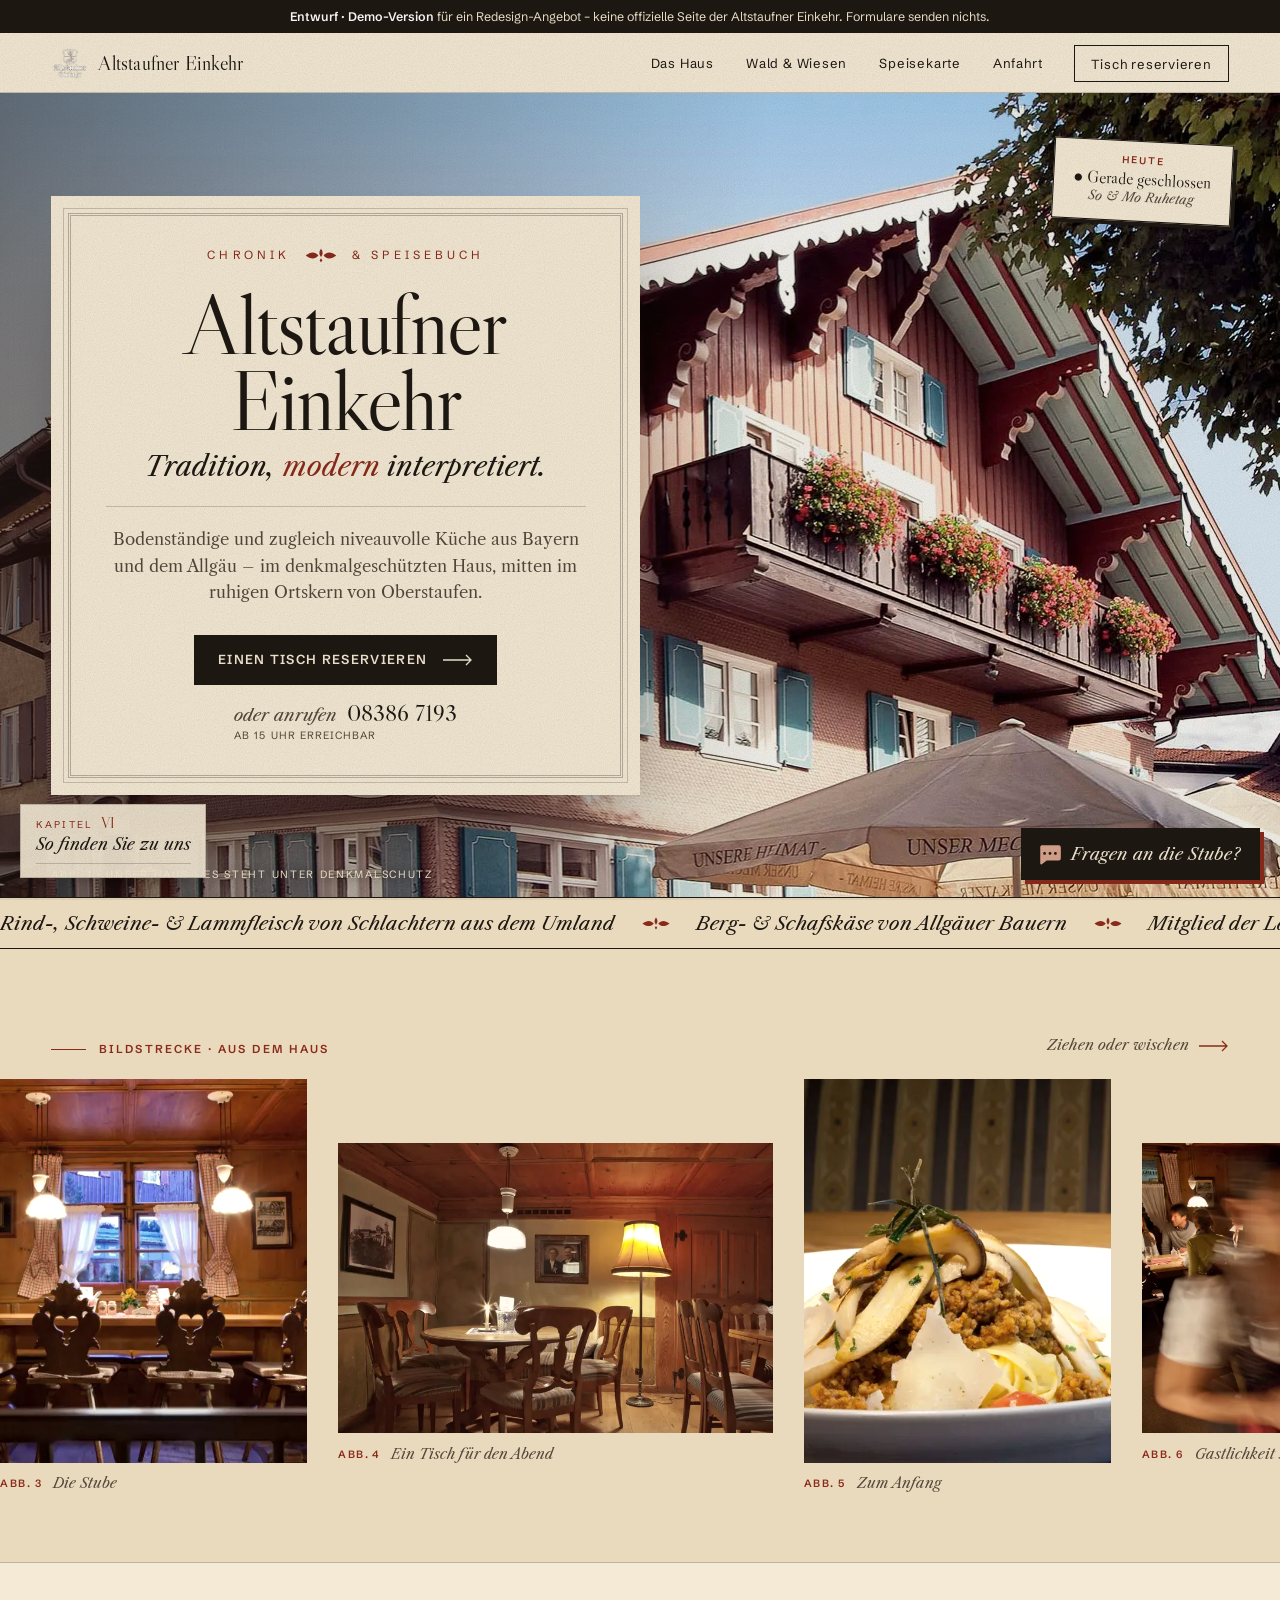
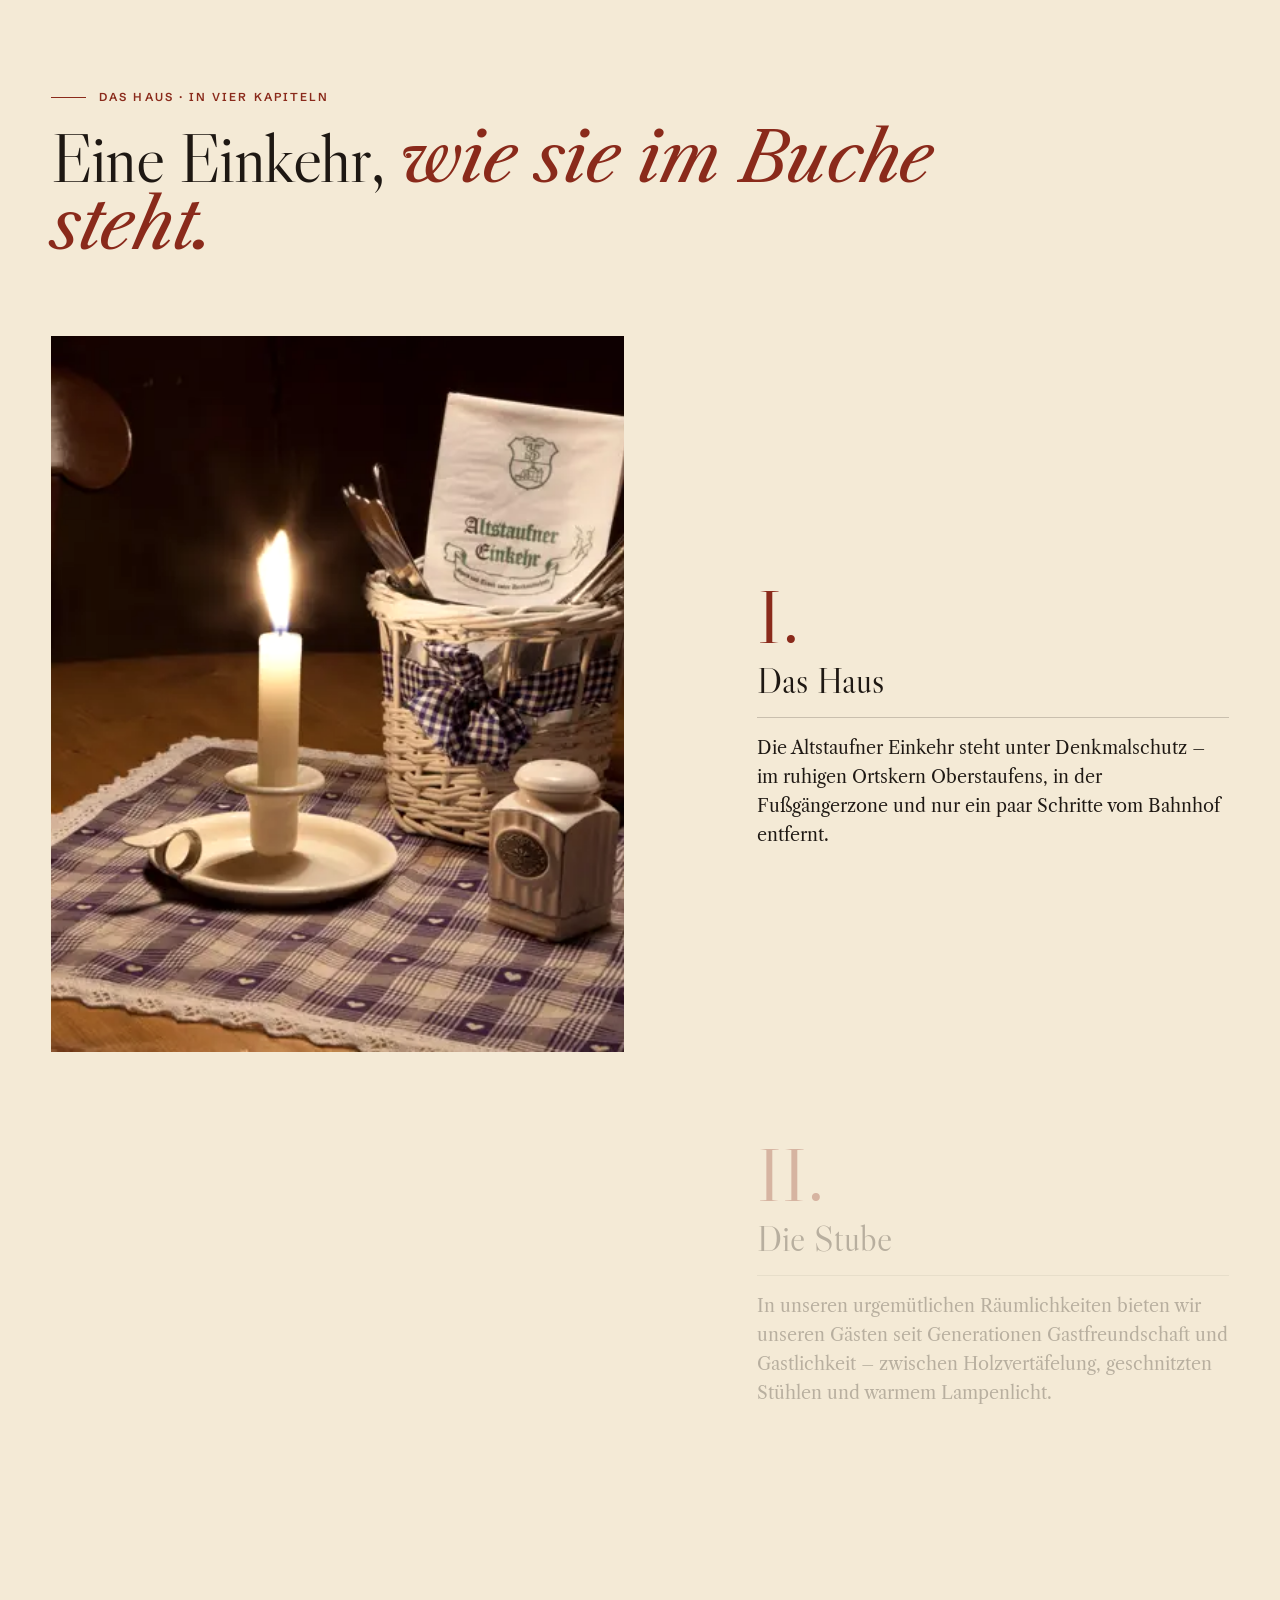
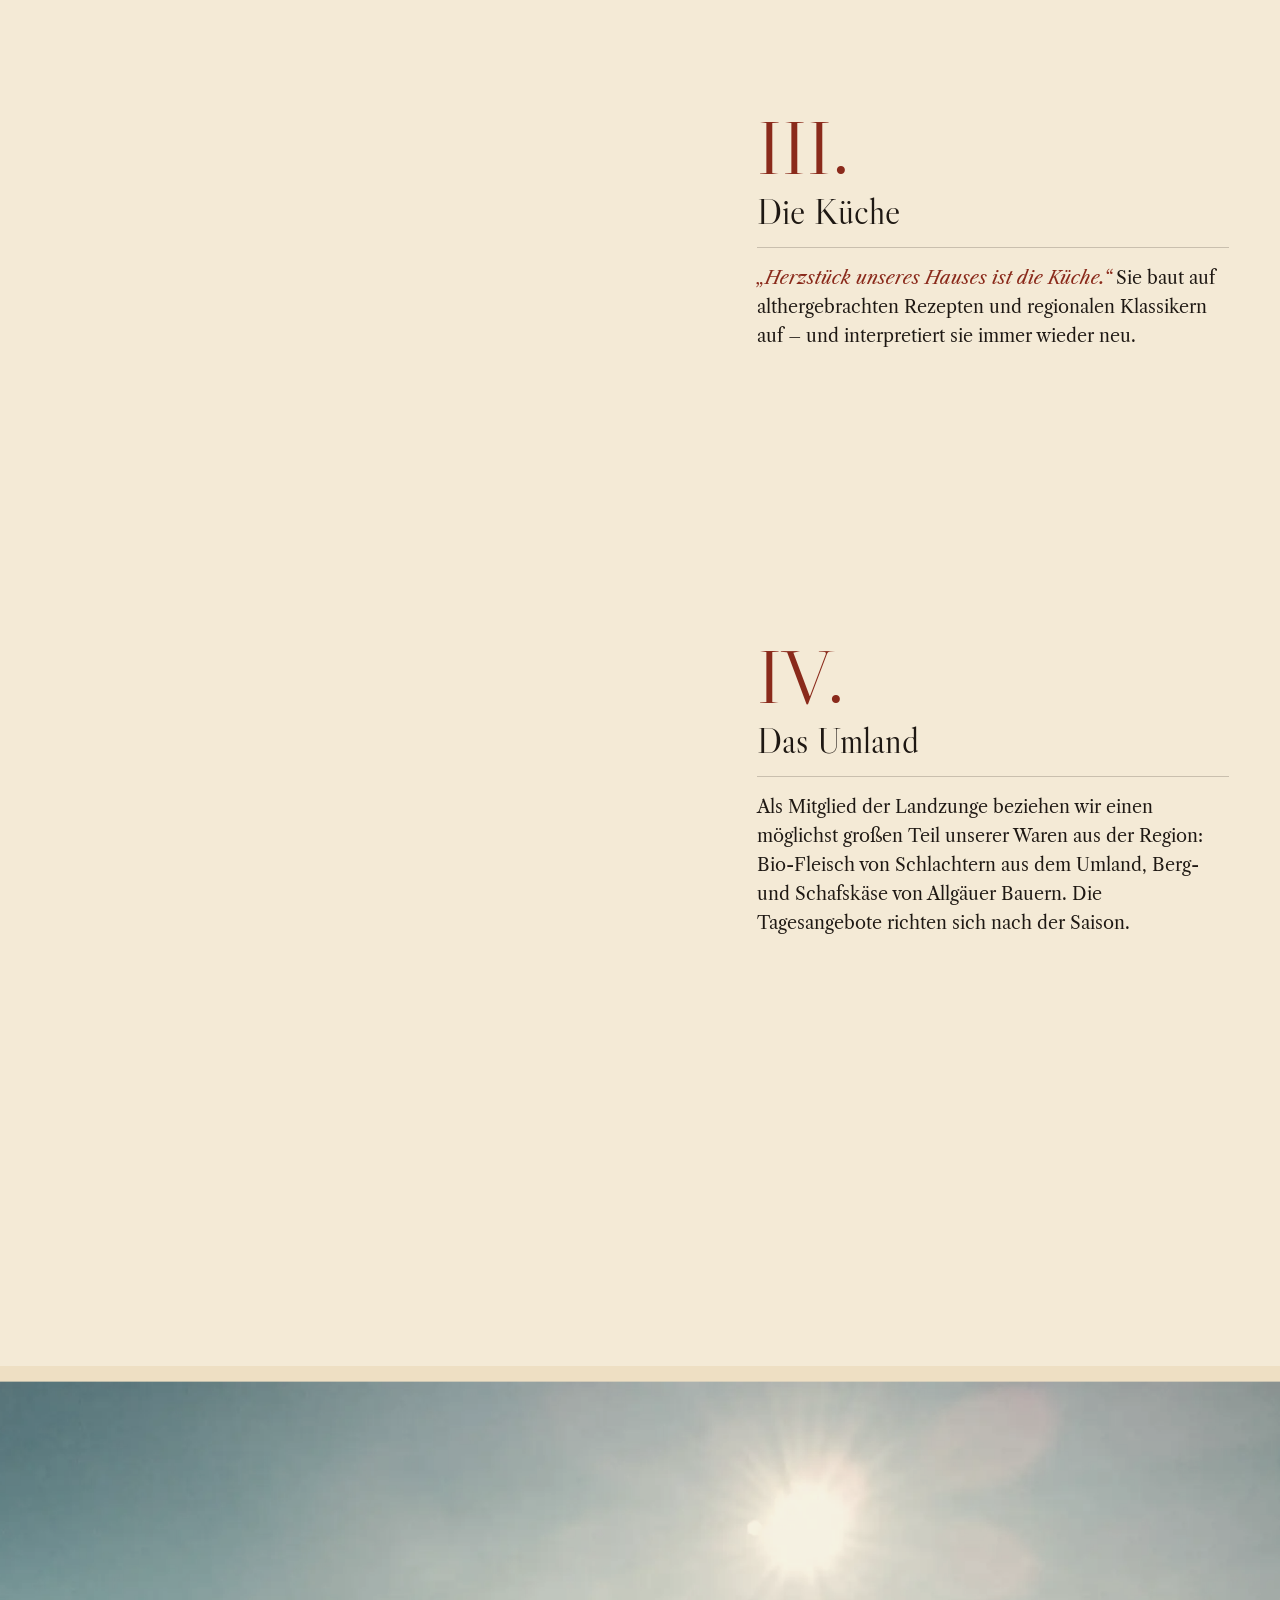
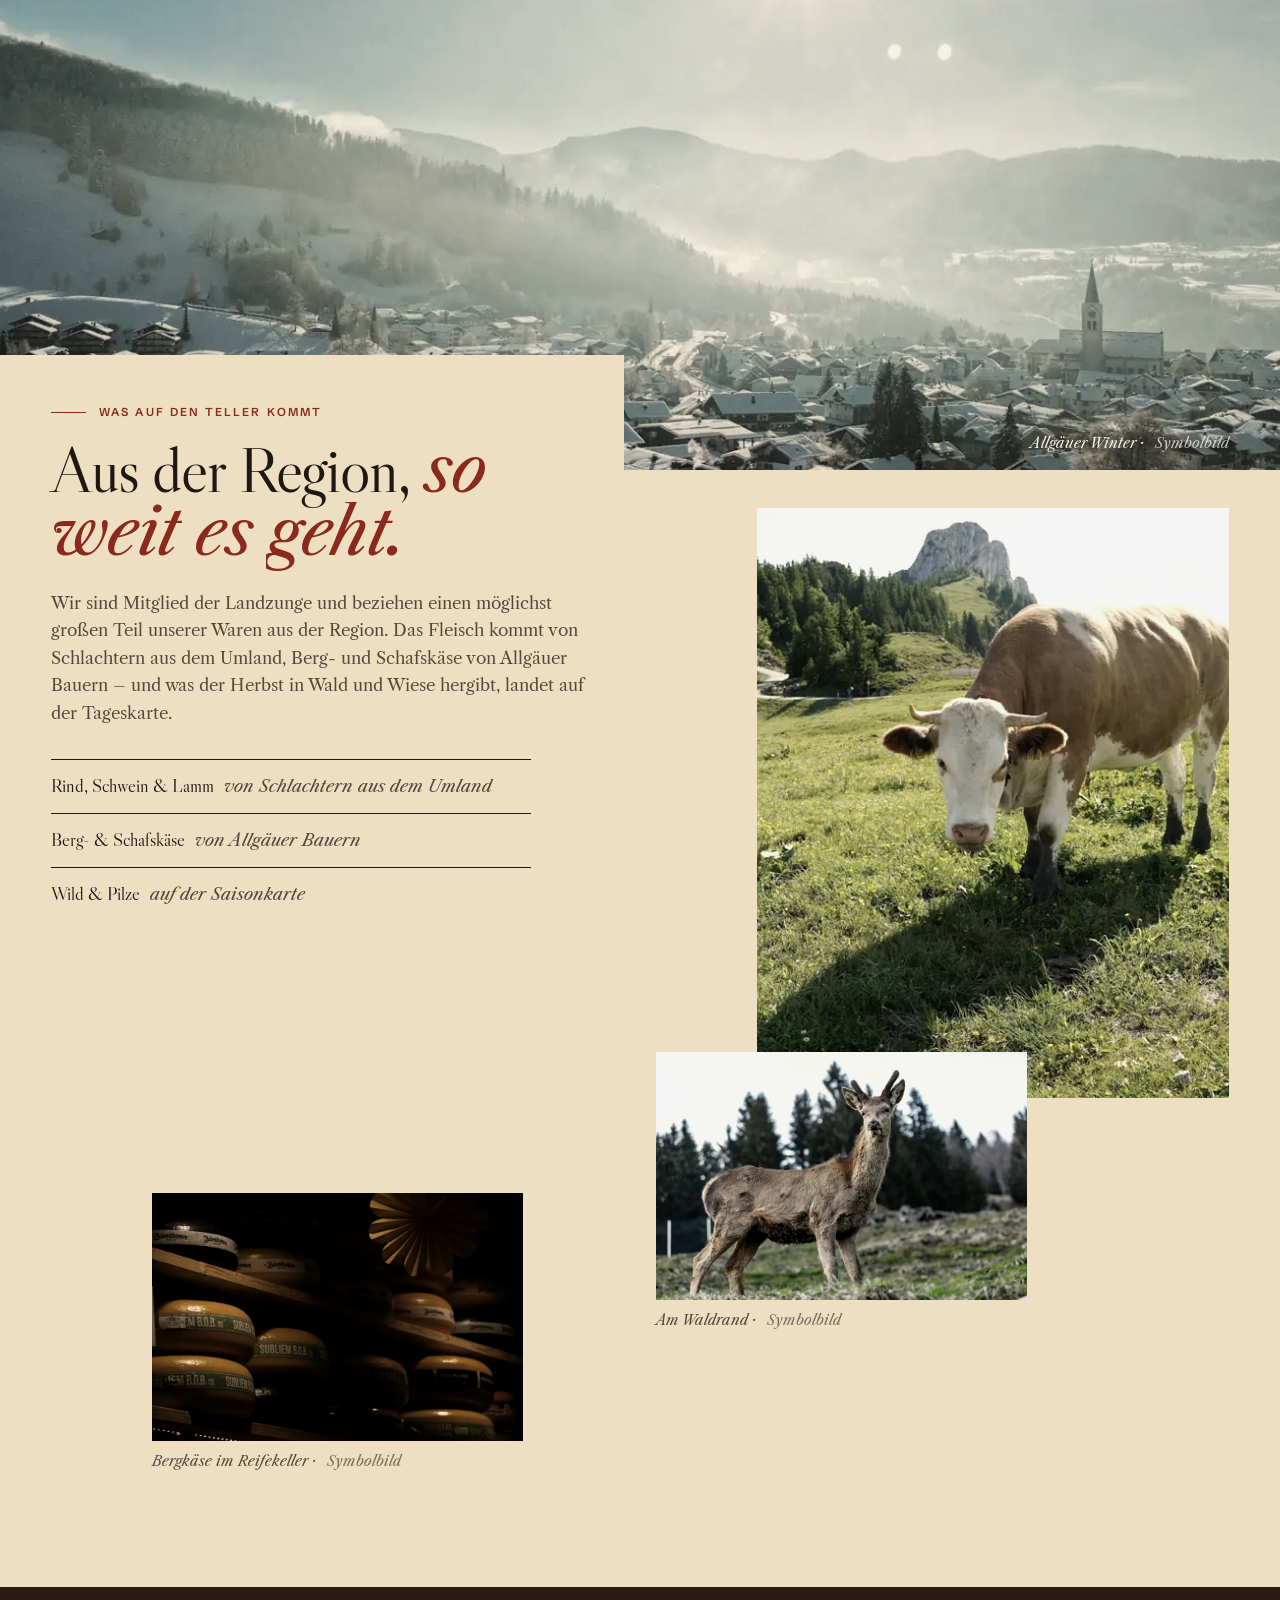
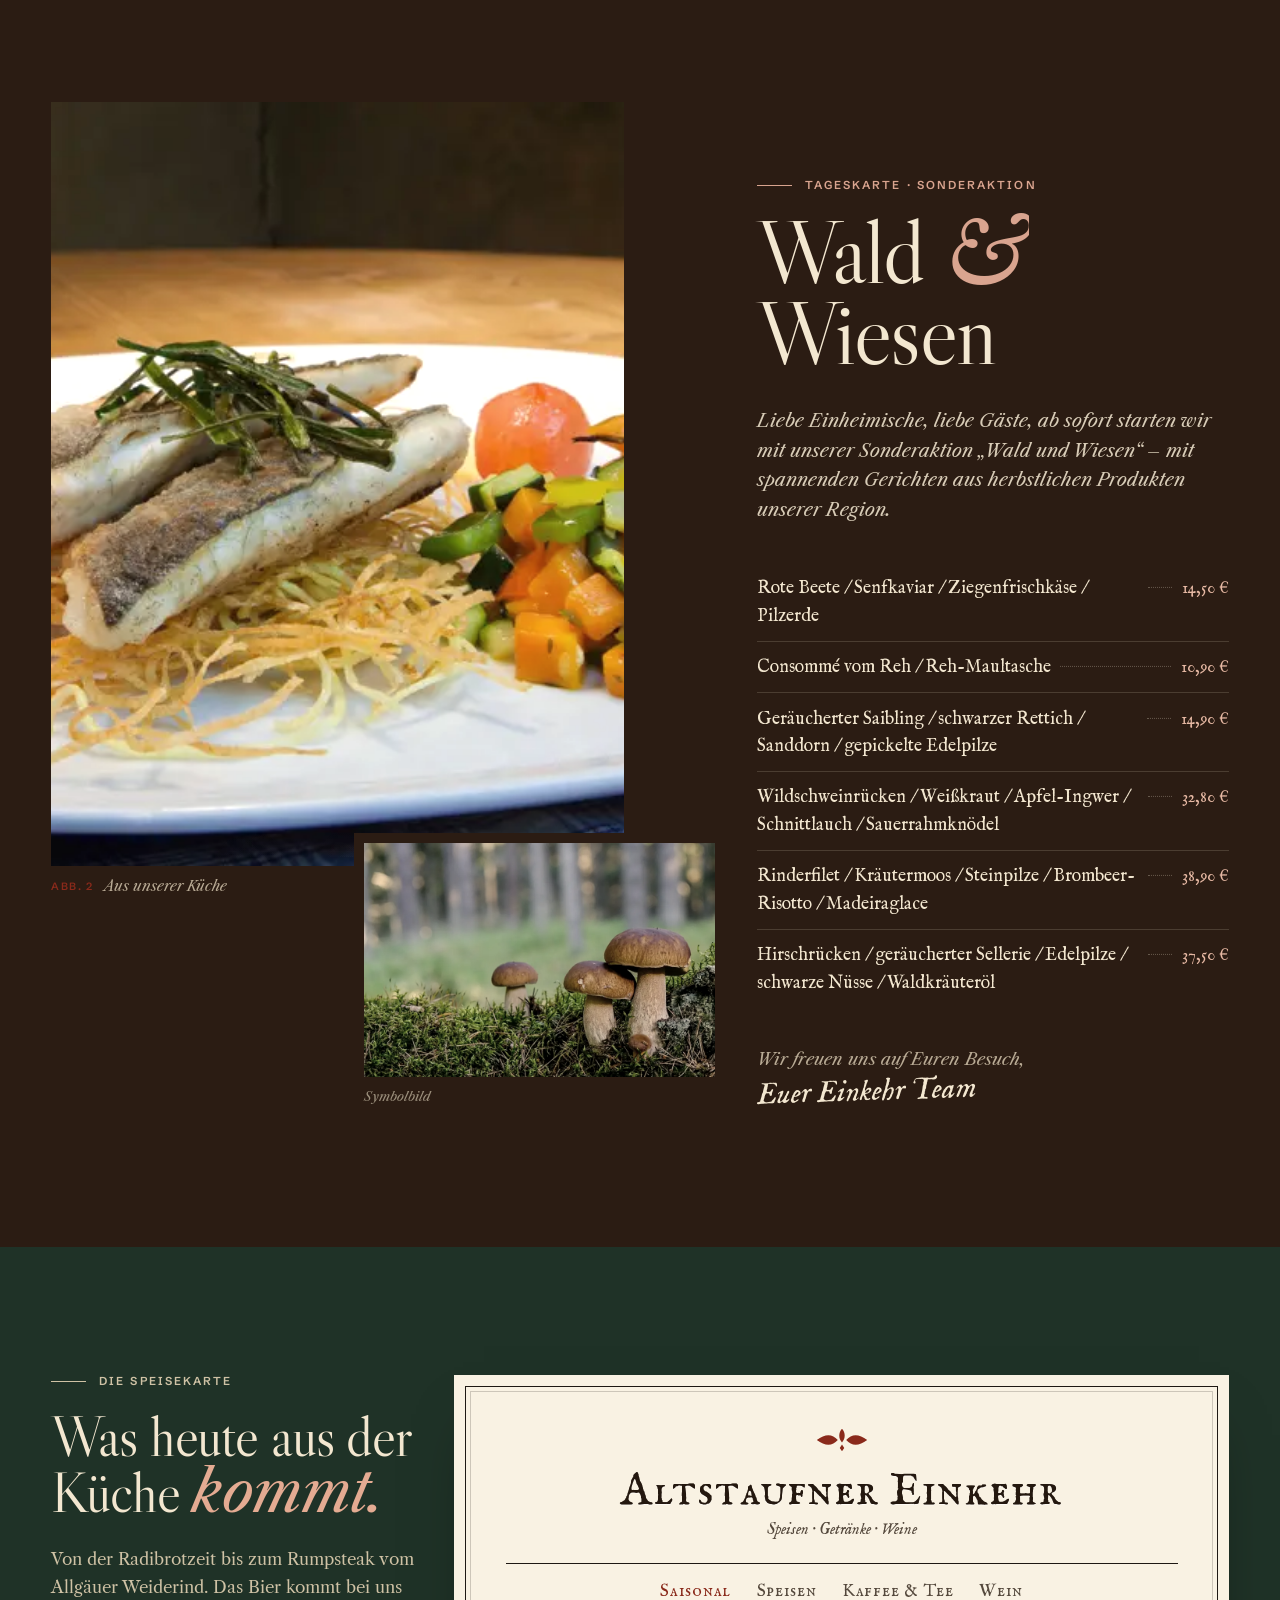
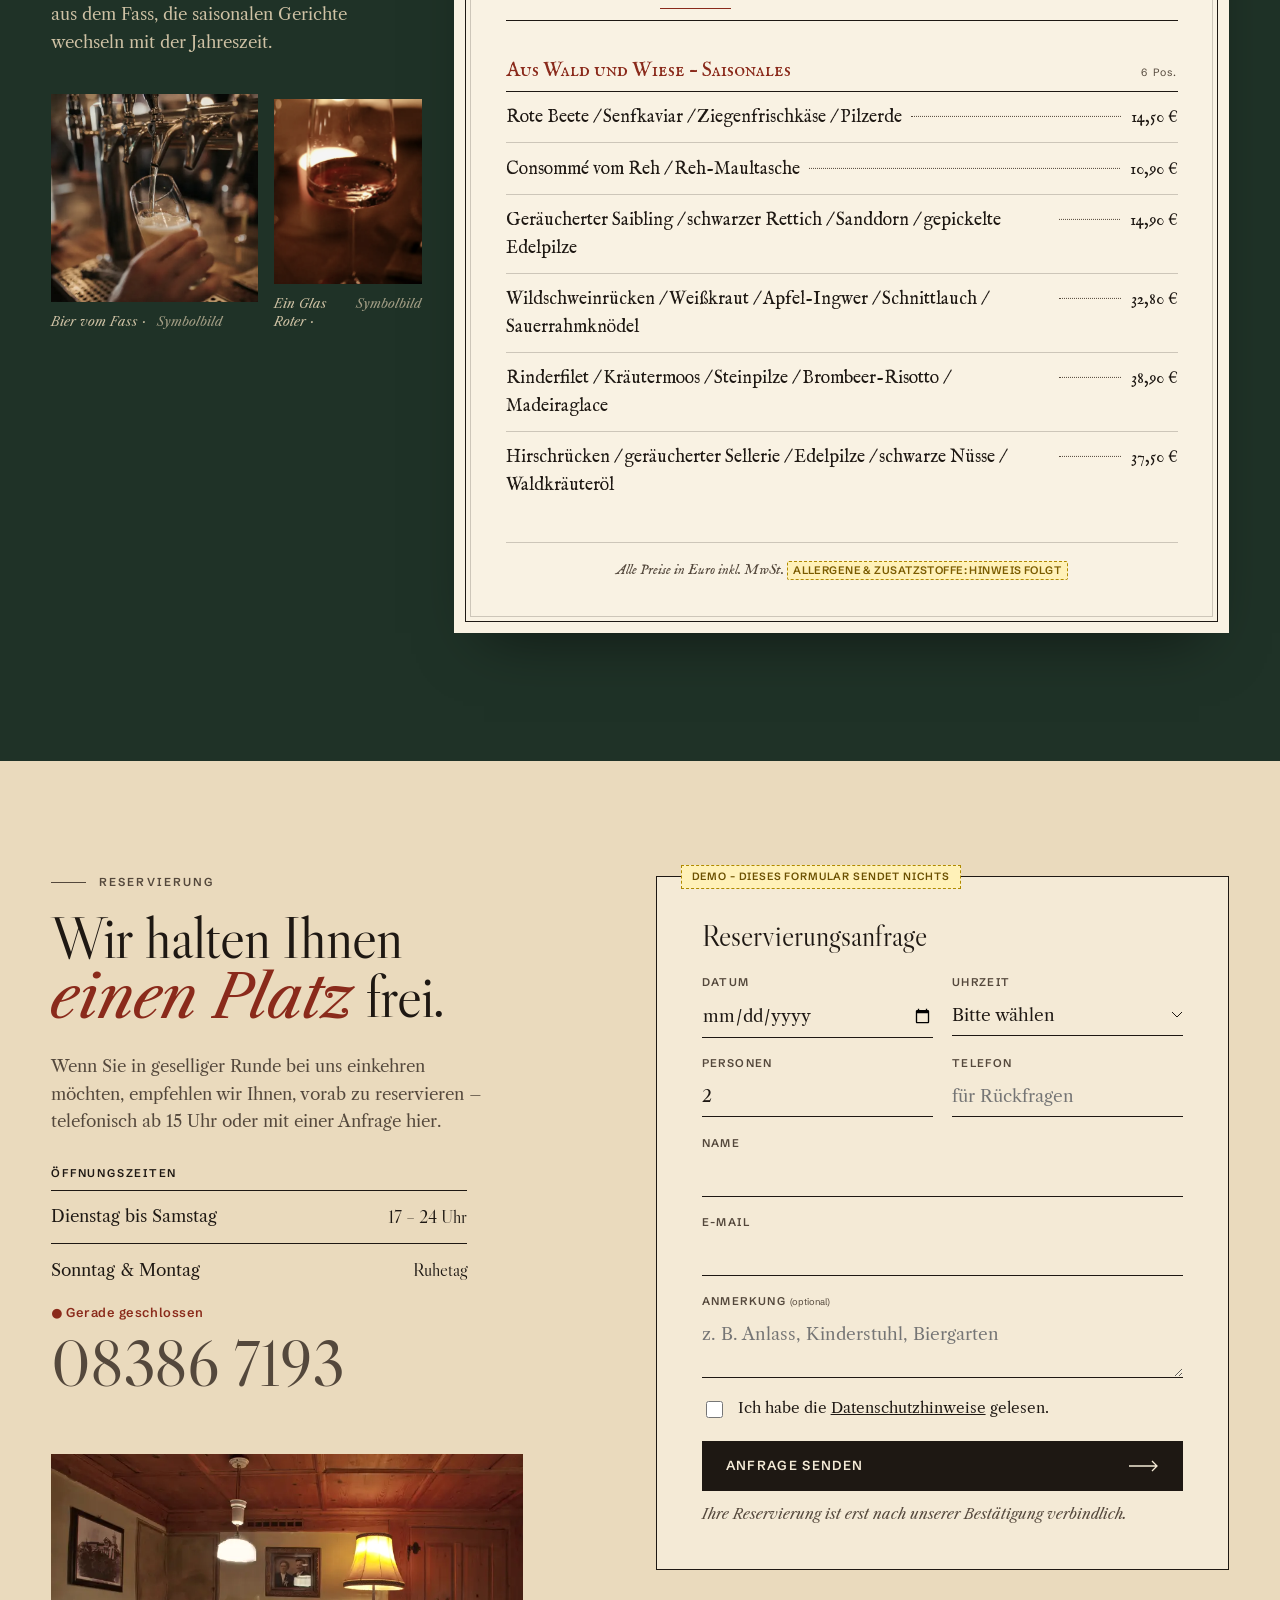
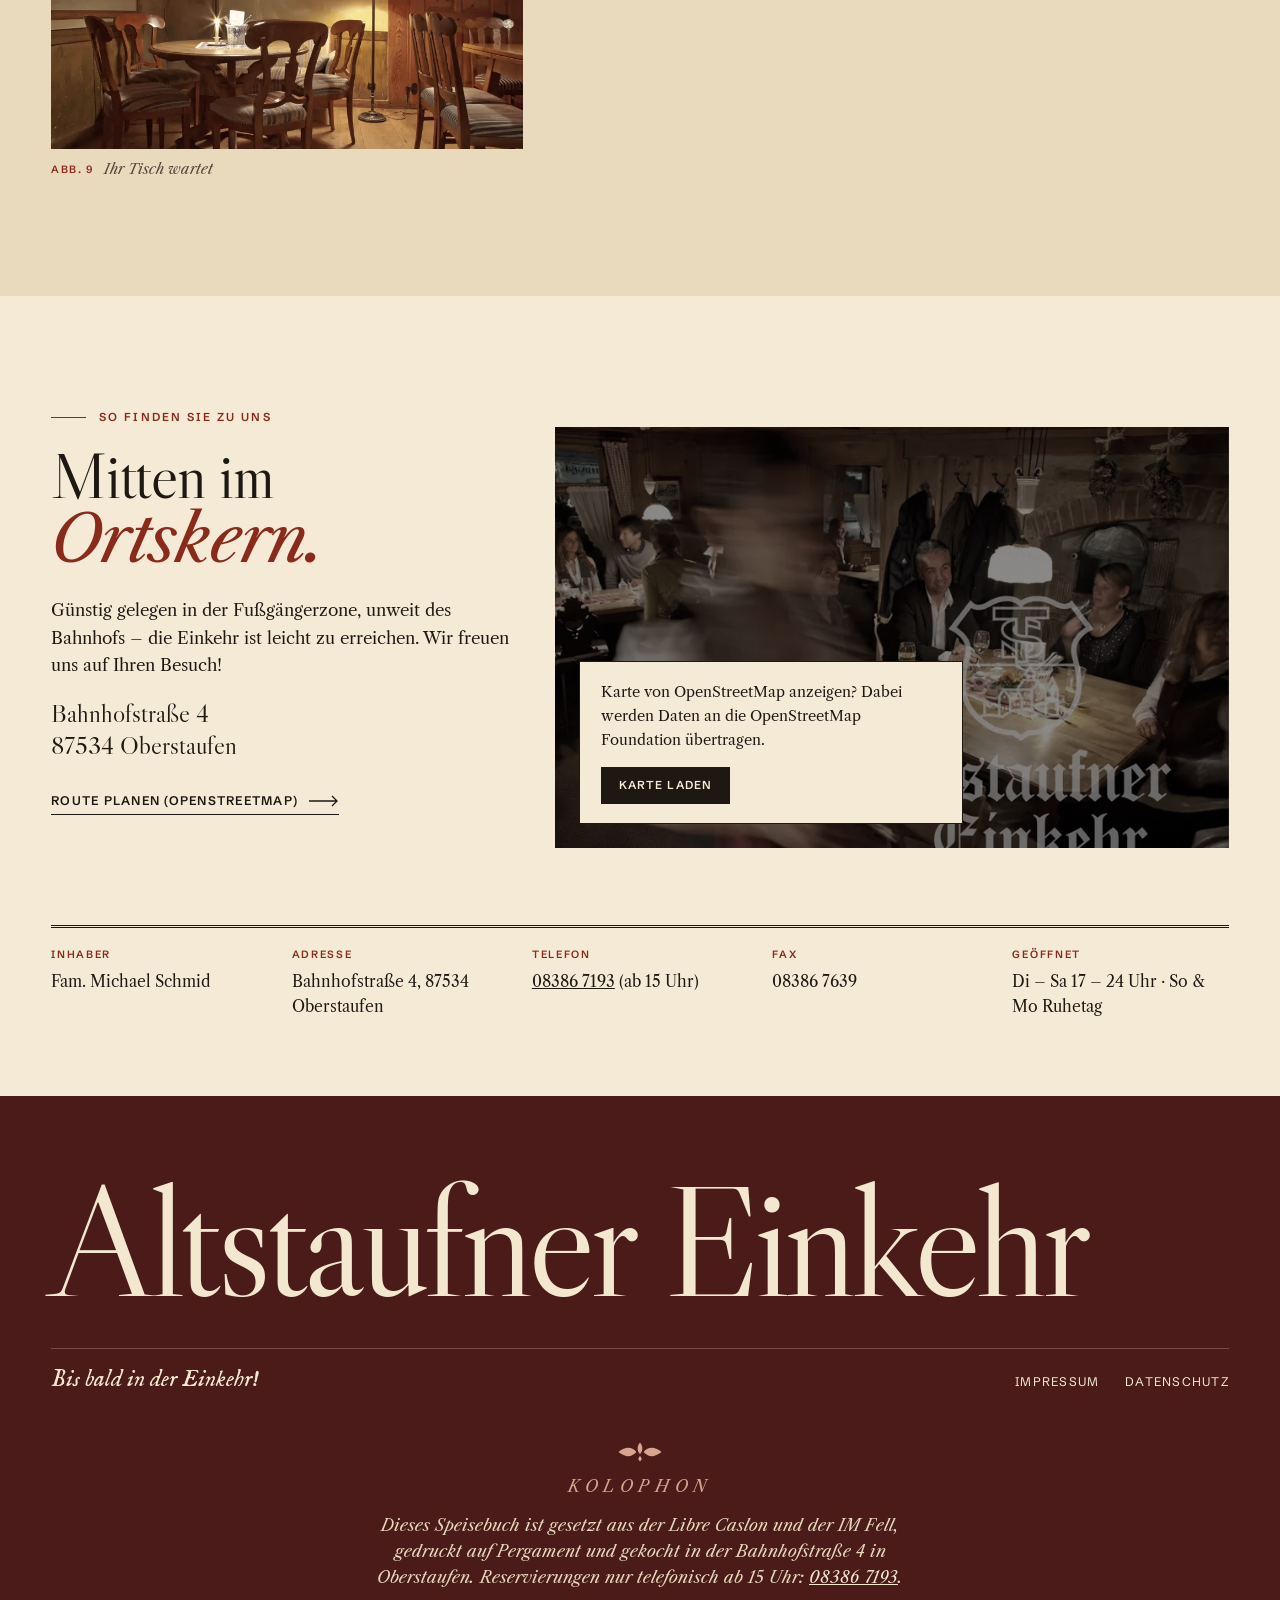
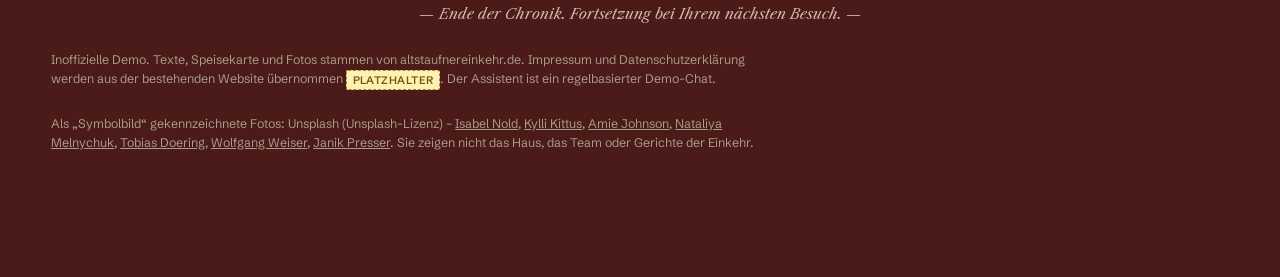
==== index.html @ 5faa5870 "Demo-Vorschau" ====
<!doctype html>
<html lang="de">
<head>
<meta charset="utf-8">
<meta name="viewport" content="width=device-width, initial-scale=1">
<meta name="robots" content="noindex, nofollow">
<title>Altstaufner Einkehr – Wirtshaus im denkmalgeschützten Haus, Oberstaufen (Demo)</title>
<meta name="description" content="Die Altstaufner Einkehr in Oberstaufen: bodenständige und niveauvolle Küche aus Bayern und dem Allgäu im denkmalgeschützten Haus. Regionale Bio-Produkte, Mitglied der Landzunge. Di–Sa ab 17 Uhr.">
<meta name="theme-color" content="#f4ead6">
<meta property="og:title" content="Altstaufner Einkehr – Oberstaufen">
<meta property="og:image" content="img/home.webp">
<link rel="icon" href="img/logo.png">
<link rel="preload" as="font" type="font/woff2" href="fonts/libre-caslon-display-latin-400-normal.woff2" crossorigin>
<link rel="preload" as="image" href="img/home-800.webp">
<link rel="stylesheet" href="css/fonts.css">
<link rel="stylesheet" href="css/style.css">
<link rel="stylesheet" href="chatbot/chatbot.css">
<link rel="stylesheet" href="css/premium.css">
<script>try{if(!matchMedia('(prefers-reduced-motion: reduce)').matches&&!sessionStorage.getItem('demo-intro'))document.documentElement.classList.add('intro-on')}catch(e){}</script>

<script type="application/ld+json">
{"@context":"https://schema.org","@type":"Restaurant","name":"Altstaufner Einkehr","url":"https://www.altstaufnereinkehr.de/","telephone":"+49 8386 7193","faxNumber":"+49 8386 7639",
"servesCuisine":["Allgäuer Küche","Bayerische Küche","Regional"],
"address":{"@type":"PostalAddress","streetAddress":"Bahnhofstraße 4","postalCode":"87534","addressLocality":"Oberstaufen","addressRegion":"Bayern","addressCountry":"DE"},
"geo":{"@type":"GeoCoordinates","latitude":47.5543009,"longitude":10.0238316},
"openingHoursSpecification":[{"@type":"OpeningHoursSpecification","dayOfWeek":["Tuesday","Wednesday","Thursday","Friday","Saturday"],"opens":"17:00","closes":"24:00"}],
"acceptsReservations":"True"}
</script>
</head>
<body data-fx>
<svg width="0" height="0" style="position:absolute" aria-hidden="true" focusable="false">
  <symbol id="fleuron" viewBox="0 0 40 20"><path fill="currentColor" d="M20 2c-2.6 3-2.6 6.8 0 9.8 2.6-3 2.6-6.8 0-9.8zM2 10c6-4.6 11-4.6 15 0-4 4.6-9 4.6-15 0zm36 0c-6-4.6-11-4.6-15 0 4 4.6 9 4.6 15 0zM20 13.2l1.6 2.6L20 18l-1.6-2.2z"/></symbol>
  <symbol id="arrow" viewBox="0 0 30 12"><path fill="none" stroke="currentColor" stroke-width="1.3" d="M0 6h28M23 1l5 5-5 5"/></symbol>
</svg>

<div class="intro" data-intro="1300" role="presentation">
  <div class="intro-deckel intro-l"></div><div class="intro-deckel intro-r"></div>
  <div class="intro-schrift" aria-hidden="true"><svg><use href="#fleuron"/></svg><span class="i1">Altstaufner Einkehr</span><span class="i2">Chronik &amp; Speisebuch · Oberstaufen</span></div>
  <button class="intro-skip" type="button">Überspringen</button>
</div>
<div class="folio-ind" data-chapter-ind aria-hidden="true"><span class="fi-no">Kapitel <b data-ch-no>I</b></span><span class="fi-l" data-ch-label>Das Haus</span><span class="fi-bar"></span></div>
<div class="demo-banner" role="note"><strong>Entwurf · Demo-Version</strong> für ein Redesign-Angebot – keine offizielle Seite der Altstaufner Einkehr. Formulare senden nichts.</div>

<header class="mast" id="top">
  <a class="mast-brand" href="#top" aria-label="Altstaufner Einkehr – zum Seitenanfang">
    <img src="img/logo.png" alt="" width="40" height="41">
    <span>Altstaufner Einkehr</span>
  </a>
  <nav class="nav" aria-label="Hauptnavigation">
    <button class="nav-toggle" aria-expanded="false" aria-controls="nav-list"><span class="sr-only">Menü</span><span></span><span></span></button>
    <ul id="nav-list">
      <li><a href="#haus">Das Haus</a></li>
      <li><a href="#saison">Wald &amp; Wiesen</a></li>
      <li><a href="#karte">Speisekarte</a></li>
      <li><a href="#anfahrt">Anfahrt</a></li>
      <li><a class="nav-cta" href="#reservieren">Tisch reservieren</a></li>
    </ul>
  </nav>
</header>

<main>
<section class="titel" data-hero aria-label="Altstaufner Einkehr – Titelblatt">
  <figure class="titel-bild" data-parallax=".06">
    <picture><source media="(max-width: 800px)" srcset="img/home-800.webp"><img src="img/home.webp" alt="Das Haus der Altstaufner Einkehr in der Bahnhofstraße mit bemalten Fensterläden und Blumenkästen" width="1440" height="900" fetchpriority="high"></picture>
  </figure>
  <div class="titel-satz">
    <p class="titel-ober"><span>Chronik</span><svg aria-hidden="true"><use href="#fleuron"/></svg><span>&amp; Speisebuch</span></p>
    <h1 class="titel-name" data-split>Altstaufner Einkehr</h1>
    <p class="titel-unter">Tradition, <em>modern</em> interpretiert.</p>
    <p class="titel-lead">Bodenständige und zugleich niveauvolle Küche aus Bayern und dem Allgäu – im denkmalgeschützten Haus, mitten im ruhigen Ortskern von Oberstaufen.</p>
    <div class="titel-actions">
      <a class="cta cta-light magnetic" href="#reservieren"><span>Einen Tisch reservieren</span><svg aria-hidden="true"><use href="#arrow"/></svg></a>
      <p class="titel-phone">oder anrufen <a href="tel:+4983867193">08386&nbsp;7193</a><small>ab 15 Uhr erreichbar</small></p>
    </div>
  </div>
  <div class="cover-ticket titel-ticket" aria-label="Öffnungszeiten heute">
    <span class="t-label">Heute</span>
    <span class="t-status" data-hours='{"2":[17,24],"3":[17,24],"4":[17,24],"5":[17,24],"6":[17,24]}'>Di – Sa ab 17 Uhr</span>
    <span class="t-small">So &amp; Mo Ruhetag</span>
  </div>
  <p class="titel-impressum" aria-hidden="true"><span>Bahnhofstraße 4 · 87534 Oberstaufen</span><span>Abb. 1 · Unser Haus – es steht unter Denkmalschutz</span></p>
</section>

<div class="ticker" aria-label="Was uns ausmacht">
  <div class="ticker-track">
    <p><span>Rind-, Schweine- &amp; Lammfleisch von Schlachtern aus dem Umland</span><svg aria-hidden="true"><use href="#fleuron"/></svg><span>Berg- &amp; Schafskäse von Allgäuer Bauern</span><svg aria-hidden="true"><use href="#fleuron"/></svg><span>Mitglied der Landzunge</span><svg aria-hidden="true"><use href="#fleuron"/></svg><span>Bier vom Fass</span><svg aria-hidden="true"><use href="#fleuron"/></svg><span>Baumbestandener Biergarten</span><svg aria-hidden="true"><use href="#fleuron"/></svg></p>
    <p aria-hidden="true"><span>Rind-, Schweine- &amp; Lammfleisch von Schlachtern aus dem Umland</span><svg><use href="#fleuron"/></svg><span>Berg- &amp; Schafskäse von Allgäuer Bauern</span><svg><use href="#fleuron"/></svg><span>Mitglied der Landzunge</span><svg><use href="#fleuron"/></svg><span>Bier vom Fass</span><svg><use href="#fleuron"/></svg><span>Baumbestandener Biergarten</span><svg><use href="#fleuron"/></svg></p>
  </div>
</div>

<section class="strip" aria-label="Bilder aus der Einkehr">
  <div class="strip-head">
    <p class="kicker">Bildstrecke · aus dem Haus</p>
    <p class="strip-note">Ziehen oder wischen <svg aria-hidden="true"><use href="#arrow"/></svg></p>
  </div>
  <div class="strip-track" data-drag tabindex="0" aria-label="Fotos, horizontal scrollbar">
    <figure class="s-tall"><a href="img/restaurant.webp" data-lightbox><img src="img/restaurant-800.webp" alt="Holzvertäfelte Gaststube mit geschnitzten Stühlen" width="800" height="500" loading="lazy"></a><figcaption><span class="fig-no">Abb. 3</span> Die Stube</figcaption></figure>
    <figure><a href="img/reservierung.webp" data-lightbox><img src="img/reservierung-800.webp" alt="Gedeckter Tisch unter einer Lampe in der Gaststube" width="800" height="500" loading="lazy"></a><figcaption><span class="fig-no">Abb. 4</span> Ein Tisch für den Abend</figcaption></figure>
    <figure class="s-tall"><a href="img/vorspeisen.webp" data-lightbox><img src="img/vorspeisen-800.webp" alt="Vorspeise aus der Küche der Altstaufner Einkehr" width="800" height="500" loading="lazy"></a><figcaption><span class="fig-no">Abb. 5</span> Zum Anfang</figcaption></figure>
    <figure><a href="img/restaurant2.webp" data-lightbox><img src="img/restaurant2-800.webp" alt="Service in der Gaststube der Einkehr" width="800" height="500" loading="lazy"></a><figcaption><span class="fig-no">Abb. 6</span> Gastlichkeit seit Generationen</figcaption></figure>
    <figure class="s-tall"><a href="img/dessert.webp" data-lightbox><img src="img/dessert-800.webp" alt="Dessert aus der Küche der Altstaufner Einkehr" width="800" height="500" loading="lazy"></a><figcaption><span class="fig-no">Abb. 7</span> Und zum Schluss</figcaption></figure>
    <figure><a href="img/weine.webp" data-lightbox><img src="img/weine-800.webp" alt="Weinkarten der Altstaufner Einkehr" width="800" height="500" loading="lazy"></a><figcaption><span class="fig-no">Abb. 8</span> Die Weinkarte</figcaption></figure>
  </div>
</section>

<section class="story" id="haus" data-chapter="Das Haus" data-ch-no="I" data-story>
  <div class="story-head">
    <p class="kicker">Das Haus · in vier Kapiteln</p>
    <h2 data-split>Eine Einkehr, <em>wie sie im Buche steht.</em></h2>
  </div>
  <div class="story-grid">
    <div class="story-media" aria-hidden="true">
      <div class="story-frame">
        <img data-scene class="active" src="img/home-800.webp" alt="" width="800" height="500" loading="lazy">
        <img data-scene src="img/restaurant-800.webp" alt="" width="800" height="500" loading="lazy">
        <img data-scene src="img/hauptspeisen-800.webp" alt="" width="800" height="500" loading="lazy">
        <img data-scene src="img/kontakt-800.webp" alt="" width="800" height="500" loading="lazy">
      </div>
    </div>
    <ol class="story-steps">
      <li data-step>
        <span class="num">I.</span>
        <h3>Das Haus</h3>
        <p>Die Altstaufner Einkehr steht unter Denkmalschutz – im ruhigen Ortskern Oberstaufens, in der Fußgängerzone und nur ein paar Schritte vom Bahnhof entfernt.</p>
        <img class="step-img" src="img/home-800.webp" alt="Außenansicht der Altstaufner Einkehr" width="800" height="500" loading="lazy">
      </li>
      <li data-step>
        <span class="num">II.</span>
        <h3>Die Stube</h3>
        <p>In unseren urgemütlichen Räumlichkeiten bieten wir unseren Gästen seit Generationen Gastfreundschaft und Gastlichkeit – zwischen Holzvertäfelung, geschnitzten Stühlen und warmem Lampenlicht.</p>
        <img class="step-img" src="img/restaurant-800.webp" alt="Holzvertäfelte Gaststube mit geschnitzten Stühlen" width="800" height="500" loading="lazy">
      </li>
      <li data-step>
        <span class="num">III.</span>
        <h3>Die Küche</h3>
        <p><span class="quote">„Herzstück unseres Hauses ist die Küche.“</span> Sie baut auf althergebrachten Rezepten und regionalen Klassikern auf – und interpretiert sie immer wieder neu.</p>
        <img class="step-img" src="img/hauptspeisen-800.webp" alt="Angerichteter Hauptgang auf einem Teller der Einkehr" width="800" height="500" loading="lazy">
      </li>
      <li data-step>
        <span class="num">IV.</span>
        <h3>Das Umland</h3>
        <p>Als Mitglied der Landzunge beziehen wir einen möglichst großen Teil unserer Waren aus der Region: Bio-Fleisch von Schlachtern aus dem Umland, Berg- und Schafskäse von Allgäuer Bauern. Die Tagesangebote richten sich nach der Saison.</p>
        <img class="step-img" src="img/kontakt-800.webp" alt="Gedeckter Tisch mit Kerze und karierter Decke" width="800" height="500" loading="lazy">
      </li>
    </ol>
  </div>
</section>

<section class="umland" id="umland" data-chapter="Der Region verpflichtet" data-ch-no="II" aria-labelledby="umland-h">
  <figure class="u-hero" data-clip>
    <img class="stock" src="img/stock/oberstaufen-winter.webp" srcset="img/stock/oberstaufen-winter-800.webp 900w, img/stock/oberstaufen-winter.webp 1600w" sizes="100vw" alt="Symbolbild: verschneiter Ort im Allgäu im Gegenlicht" width="1600" height="900" loading="lazy" data-parallax="0.08">
    <figcaption>Allgäuer Winter · <i>Symbolbild</i></figcaption>
  </figure>
  <div class="u-grid">
    <div class="u-text">
      <p class="kicker">Was auf den Teller kommt</p>
      <h2 id="umland-h" data-split>Aus der Region, <em>so weit es geht.</em></h2>
      <p class="u-lead" data-reveal>Wir sind Mitglied der Landzunge und beziehen einen möglichst großen Teil unserer Waren aus der Region. Das Fleisch kommt von Schlachtern aus dem Umland, Berg- und Schafskäse von Allgäuer Bauern – und was der Herbst in Wald und Wiese hergibt, landet auf der Tageskarte.</p>
      <ul class="u-facts" data-reveal>
        <li><b>Rind, Schwein &amp; Lamm</b> von Schlachtern aus dem Umland</li>
        <li><b>Berg- &amp; Schafskäse</b> von Allgäuer Bauern</li>
        <li><b>Wild &amp; Pilze</b> auf der Saisonkarte</li>
      </ul>
    </div>
    <figure class="u-a" data-reveal><img class="stock" src="img/stock/kuh-bergweide-800.webp" alt="Symbolbild: Braunvieh auf einer Bergweide" width="900" height="600" loading="lazy"><figcaption>Bergweide · <i>Symbolbild</i></figcaption></figure>
    <figure class="u-b" data-reveal><img class="stock" src="img/stock/kaese-keller-800.webp" alt="Symbolbild: Käselaibe reifen im Keller" width="900" height="600" loading="lazy"><figcaption>Bergkäse im Reifekeller · <i>Symbolbild</i></figcaption></figure>
    <figure class="u-c" data-reveal><img class="stock" src="img/stock/hirsch-oberallgaeu-800.webp" alt="Symbolbild: Rothirsch am Waldrand im Oberallgäu" width="900" height="600" loading="lazy"><figcaption>Am Waldrand · <i>Symbolbild</i></figcaption></figure>
  </div>
</section>

<section class="saison" id="saison" data-chapter="Wald &amp; Wiesen" data-ch-no="III">
  <div class="saison-grid">
    <figure class="saison-photo" data-clip>
      <img src="img/wochenkarte.webp" srcset="img/wochenkarte-800.webp 800w, img/wochenkarte.webp 1440w" sizes="(min-width:900px) 50vw, 100vw" alt="Angerichteter Teller aus der Küche der Altstaufner Einkehr" width="1440" height="900" loading="lazy">
      <canvas class="steam" data-particles="steam" aria-hidden="true"></canvas>
      <figcaption><span class="fig-no">Abb. 2</span> Aus unserer Küche</figcaption>
    </figure>
    <figure class="saison-pilz" data-reveal><img class="stock" src="img/stock/steinpilze-800.webp" alt="Symbolbild: Steinpilze im Moos" width="900" height="600" loading="lazy"><figcaption>Symbolbild</figcaption></figure>
    <div class="saison-text">
      <p class="kicker light">Tageskarte · Sonderaktion</p>
      <h2 data-split>Wald <em>&amp;</em> Wiesen</h2>
      <p class="letter" data-reveal>Liebe Einheimische, liebe Gäste, ab sofort starten wir mit unserer Sonderaktion „Wald und Wiesen“ – mit spannenden Gerichten aus herbstlichen Produkten unserer Region.</p>
      <div class="saison-list" data-reveal>
        <ul class="dishes">
<li class="dish"><span class="dish-text"><span class="dish-name">Rote Beete / Senfkaviar / Ziegenfrischkäse / Pilzerde</span></span><span class="dish-dots" aria-hidden="true"></span><span class="dish-price">14,50&nbsp;€</span></li>
<li class="dish"><span class="dish-text"><span class="dish-name">Consommé vom Reh / Reh-Maultasche</span></span><span class="dish-dots" aria-hidden="true"></span><span class="dish-price">10,90&nbsp;€</span></li>
<li class="dish"><span class="dish-text"><span class="dish-name">Geräucherter Saibling / schwarzer Rettich / Sanddorn / gepickelte Edelpilze</span></span><span class="dish-dots" aria-hidden="true"></span><span class="dish-price">14,90&nbsp;€</span></li>
<li class="dish"><span class="dish-text"><span class="dish-name">Wildschweinrücken / Weißkraut / Apfel-Ingwer / Schnittlauch / Sauerrahmknödel</span></span><span class="dish-dots" aria-hidden="true"></span><span class="dish-price">32,80&nbsp;€</span></li>
<li class="dish"><span class="dish-text"><span class="dish-name">Rinderfilet / Kräutermoos / Steinpilze / Brombeer-Risotto / Madeiraglace</span></span><span class="dish-dots" aria-hidden="true"></span><span class="dish-price">38,90&nbsp;€</span></li>
<li class="dish"><span class="dish-text"><span class="dish-name">Hirschrücken / geräucherter Sellerie / Edelpilze / schwarze Nüsse / Waldkräuteröl</span></span><span class="dish-dots" aria-hidden="true"></span><span class="dish-price">37,50&nbsp;€</span></li>
</ul>
      </div>
      <p class="signature" data-reveal>Wir freuen uns auf Euren Besuch,<span>Euer Einkehr Team</span></p>
    </div>
  </div>
</section>

<section class="karte" id="karte" data-chapter="Die Speisekarte" data-ch-no="IV">
  <div class="karte-intro">
    <p class="kicker">Die Speisekarte</p>
    <h2 data-split>Was heute aus der Küche <em>kommt.</em></h2>
    <p data-reveal>Von der Radibrotzeit bis zum Rumpsteak vom Allgäuer Weiderind. Das Bier kommt bei uns aus dem Fass, die saisonalen Gerichte wechseln mit der Jahreszeit.</p>
    <div class="intro-pics">
      <figure data-reveal><img class="stock" src="img/stock/bier-zapfen-800.webp" alt="Symbolbild: Bier wird frisch gezapft" width="900" height="600" loading="lazy"><figcaption>Bier vom Fass · <i>Symbolbild</i></figcaption></figure>
      <figure data-reveal><img class="stock" src="img/stock/rotwein-kerze-800.webp" alt="Symbolbild: Glas Rotwein im Kerzenlicht" width="600" height="900" loading="lazy"><figcaption>Ein Glas Roter · <i>Symbolbild</i></figcaption></figure>
    </div>
  </div>
  <div class="card-paper" data-preview-zone>
    <div class="card-head">
      <svg class="fl" aria-hidden="true"><use href="#fleuron"/></svg>
      <p class="card-house">Altstaufner Einkehr</p>
      <p class="card-sub">Speisen · Getränke · Weine</p>
    </div>
    <div class="tabs" role="tablist" aria-label="Speisekarte">
      <button role="tab" id="tab-saison" aria-controls="p-saison" aria-selected="true">Saisonal</button>
      <button role="tab" id="tab-speisen" aria-controls="p-speisen" aria-selected="false" tabindex="-1">Speisen</button>
      <button role="tab" id="tab-getraenke" aria-controls="p-getraenke" aria-selected="false" tabindex="-1">Kaffee &amp; Tee</button>
      <button role="tab" id="tab-wein" aria-controls="p-wein" aria-selected="false" tabindex="-1">Wein</button>
    </div>
    <div class="panel" role="tabpanel" id="p-saison" aria-labelledby="tab-saison">
      <details class="mgroup" open data-preview="img/wochenkarte-800.webp" data-preview-cap="Aus unserer Küche"><summary><span class="mg-title">Aus Wald und Wiese – Saisonales</span><span class="mg-n">6</span></summary><ul class="dishes">
<li class="dish"><span class="dish-text"><span class="dish-name">Rote Beete / Senfkaviar / Ziegenfrischkäse / Pilzerde</span></span><span class="dish-dots" aria-hidden="true"></span><span class="dish-price">14,50&nbsp;€</span></li>
<li class="dish"><span class="dish-text"><span class="dish-name">Consommé vom Reh / Reh-Maultasche</span></span><span class="dish-dots" aria-hidden="true"></span><span class="dish-price">10,90&nbsp;€</span></li>
<li class="dish"><span class="dish-text"><span class="dish-name">Geräucherter Saibling / schwarzer Rettich / Sanddorn / gepickelte Edelpilze</span></span><span class="dish-dots" aria-hidden="true"></span><span class="dish-price">14,90&nbsp;€</span></li>
<li class="dish"><span class="dish-text"><span class="dish-name">Wildschweinrücken / Weißkraut / Apfel-Ingwer / Schnittlauch / Sauerrahmknödel</span></span><span class="dish-dots" aria-hidden="true"></span><span class="dish-price">32,80&nbsp;€</span></li>
<li class="dish"><span class="dish-text"><span class="dish-name">Rinderfilet / Kräutermoos / Steinpilze / Brombeer-Risotto / Madeiraglace</span></span><span class="dish-dots" aria-hidden="true"></span><span class="dish-price">38,90&nbsp;€</span></li>
<li class="dish"><span class="dish-text"><span class="dish-name">Hirschrücken / geräucherter Sellerie / Edelpilze / schwarze Nüsse / Waldkräuteröl</span></span><span class="dish-dots" aria-hidden="true"></span><span class="dish-price">37,50&nbsp;€</span></li>
</ul></details>
    </div>
    <div class="panel cols" role="tabpanel" id="p-speisen" aria-labelledby="tab-speisen" hidden><details class="mgroup" open data-preview="img/vorspeisen-800.webp" data-preview-cap="Aus unserer Küche"><summary><span class="mg-title">Vorspeisen – Einkehr Schmankerl</span><span class="mg-n">9</span></summary><ul class="dishes">
<li class="dish"><span class="dish-text"><span class="dish-name">Gemischter Salat</span></span><span class="dish-dots" aria-hidden="true"></span><span class="dish-price">7,80&nbsp;€</span></li>
<li class="dish"><span class="dish-text"><span class="dish-name">Großer gemischter Salat</span></span><span class="dish-dots" aria-hidden="true"></span><span class="dish-price">16,50&nbsp;€</span></li>
<li class="dish"><span class="dish-text"><span class="dish-name">Sülze vom Tafelspitz</span><span class="dish-desc">mit Gemüsevinaigrette und Bratkartoffel</span></span><span class="dish-dots" aria-hidden="true"></span><span class="dish-price">23,50&nbsp;€</span></li>
<li class="dish"><span class="dish-text"><span class="dish-name">Obatzda – angemachter Käse</span></span><span class="dish-dots" aria-hidden="true"></span><span class="dish-price">9,80&nbsp;€</span></li>
<li class="dish"><span class="dish-text"><span class="dish-name">Einkehr Radibrotzeit mit Schnittlauchbrot</span></span><span class="dish-dots" aria-hidden="true"></span><span class="dish-price">9,50&nbsp;€</span></li>
<li class="dish"><span class="dish-text"><span class="dish-name">Landzunge – Wurstsalat</span></span><span class="dish-dots" aria-hidden="true"></span><span class="dish-price">13,50&nbsp;€</span></li>
<li class="dish"><span class="dish-text"><span class="dish-name">Landzunge – Schweizer Wurstsalat</span></span><span class="dish-dots" aria-hidden="true"></span><span class="dish-price">13,90&nbsp;€</span></li>
<li class="dish"><span class="dish-text"><span class="dish-name">Pikanter Bergkässalat</span></span><span class="dish-dots" aria-hidden="true"></span><span class="dish-price">14,50&nbsp;€</span></li>
<li class="dish"><span class="dish-text"><span class="dish-name">An saure Käs</span><span class="dish-desc">angemachter Allgäuer Romadur mit gehobeltem Bergkäse</span></span><span class="dish-dots" aria-hidden="true"></span><span class="dish-price">13,90&nbsp;€</span></li>
</ul></details>
<details class="mgroup" data-preview="img/vorspeisen-800.webp" data-preview-cap="Aus unserer Küche"><summary><span class="mg-title">Suppen</span><span class="mg-n">2</span></summary><ul class="dishes">
<li class="dish"><span class="dish-text"><span class="dish-name">Klare Rinderbrühe mit Leber- und Brätknödel</span></span><span class="dish-dots" aria-hidden="true"></span><span class="dish-price">7,90&nbsp;€</span></li>
<li class="dish"><span class="dish-text"><span class="dish-name">Flädlesuppe</span></span><span class="dish-dots" aria-hidden="true"></span><span class="dish-price">6,90&nbsp;€</span></li>
</ul></details>
<details class="mgroup" data-preview="img/vorspeisen-800.webp" data-preview-cap="Aus unserer Küche"><summary><span class="mg-title">Ebbas Bsonders</span><span class="mg-n">5</span></summary><ul class="dishes">
<li class="dish"><span class="dish-text"><span class="dish-name">Pikant angemachtes Tatar vom Allgäuer Bio-Rind</span></span><span class="dish-dots" aria-hidden="true"></span><span class="dish-price">19,90&nbsp;€</span></li>
<li class="dish"><span class="dish-text"><span class="dish-name">Allgäuer Hirschschinken</span></span><span class="dish-dots" aria-hidden="true"></span><span class="dish-price">23,50&nbsp;€</span></li>
<li class="dish"><span class="dish-text"><span class="dish-name">Luftgetrocknetes Bündnerfleisch</span></span><span class="dish-dots" aria-hidden="true"></span><span class="dish-price">23,50&nbsp;€</span></li>
<li class="dish"><span class="dish-text"><span class="dish-name">Jennerweinbrett</span><span class="dish-desc">Hirschschinken, Hirschsalami und Bündnerfleisch</span></span><span class="dish-dots" aria-hidden="true"></span><span class="dish-price">23,50&nbsp;€</span></li>
<li class="dish"><span class="dish-text"><span class="dish-name">Einkehr Käsbrotzeit</span><span class="dish-desc">Bergkäs, Obatzda, Ziegenkäse und Romadur aus der Region</span></span><span class="dish-dots" aria-hidden="true"></span><span class="dish-price">23,50&nbsp;€</span></li>
</ul></details>
<details class="mgroup" data-preview="img/hauptspeisen-800.webp" data-preview-cap="Aus unserer Küche"><summary><span class="mg-title">Hausgemachte Nudeln</span><span class="mg-n">2</span></summary><ul class="dishes">
<li class="dish"><span class="dish-text"><span class="dish-name">Gerollte Nudeln</span><span class="dish-desc">mit gegrilltem Gemüse, frischen Oliven, Sprinz und pürierten Tomaten</span></span><span class="dish-dots" aria-hidden="true"></span><span class="dish-price">20,90&nbsp;€</span></li>
<li class="dish"><span class="dish-text"><span class="dish-name">Scharfe Nudeln</span><span class="dish-desc">mit Meerwassergarnelen und Gemüse</span></span><span class="dish-dots" aria-hidden="true"></span><span class="dish-price">26,50&nbsp;€</span></li>
</ul></details>
<details class="mgroup" data-preview="img/hauptspeisen-800.webp" data-preview-cap="Aus unserer Küche"><summary><span class="mg-title">Aus der Brühe</span><span class="mg-n">1</span></summary><ul class="dishes">
<li class="dish"><span class="dish-text"><span class="dish-name">Maultaschen</span><span class="dish-desc">mit Zwiebelschmelze und Salatteller</span></span><span class="dish-dots" aria-hidden="true"></span><span class="dish-price">21,90&nbsp;€</span></li>
</ul></details>
<details class="mgroup" data-preview="img/hauptspeisen-800.webp" data-preview-cap="Aus unserer Küche"><summary><span class="mg-title">Vom Grill</span><span class="mg-n">4</span></summary><ul class="dishes">
<li class="dish"><span class="dish-text"><span class="dish-name">200 g Schweinemedaillons</span><span class="dish-desc">mit hausgemachter Knoblauchbutter</span></span><span class="dish-dots" aria-hidden="true"></span><span class="dish-price">20,90&nbsp;€</span></li>
<li class="dish"><span class="dish-text"><span class="dish-name">250 g Grillfleisch vom Bio-Landschwein</span><span class="dish-desc">mit Meerrettich und Bauernbrot</span></span><span class="dish-dots" aria-hidden="true"></span><span class="dish-price">20,50&nbsp;€</span></li>
<li class="dish"><span class="dish-text"><span class="dish-name">180 g Zwiebelrostbraten vom Allgäuer PrimaRind</span><span class="dish-desc">mit Fleischsaft</span></span><span class="dish-dots" aria-hidden="true"></span><span class="dish-price">28,90&nbsp;€</span></li>
<li class="dish"><span class="dish-text"><span class="dish-name">220 g Rumpsteak vom Allgäuer Weiderind</span><span class="dish-desc">mit hausgemachter Kräuterbutter</span></span><span class="dish-dots" aria-hidden="true"></span><span class="dish-price">35,60&nbsp;€</span></li>
</ul></details>
<details class="mgroup" data-preview="img/hauptspeisen-800.webp" data-preview-cap="Aus unserer Küche"><summary><span class="mg-title">Beilagen zur Auswahl</span><span class="mg-n">6</span></summary><ul class="dishes">
<li class="dish"><span class="dish-text"><span class="dish-name">Bratkartoffel</span></span><span class="dish-dots" aria-hidden="true"></span><span class="dish-price">5,90&nbsp;€</span></li>
<li class="dish"><span class="dish-text"><span class="dish-name">Kartoffelsalat</span></span><span class="dish-dots" aria-hidden="true"></span><span class="dish-price">4,50&nbsp;€</span></li>
<li class="dish"><span class="dish-text"><span class="dish-name">Gemischter Salat</span></span><span class="dish-dots" aria-hidden="true"></span><span class="dish-price">7,80&nbsp;€</span></li>
<li class="dish"><span class="dish-text"><span class="dish-name">Gemüse</span></span><span class="dish-dots" aria-hidden="true"></span><span class="dish-price">7,80&nbsp;€</span></li>
<li class="dish"><span class="dish-text"><span class="dish-name">Spätzle mit Soße</span></span><span class="dish-dots" aria-hidden="true"></span><span class="dish-price">5,90&nbsp;€</span></li>
<li class="dish"><span class="dish-text"><span class="dish-name">Bauernbrot</span></span><span class="dish-dots" aria-hidden="true"></span><span class="dish-price">2,00&nbsp;€</span></li>
</ul></details>
<details class="mgroup" data-preview="img/hauptspeisen-800.webp" data-preview-cap="Aus unserer Küche"><summary><span class="mg-title">Allgäuer Wild</span><span class="mg-n">1</span></summary><ul class="dishes">
<li class="dish"><span class="dish-text"><span class="dish-name">Jägerteller nach Oma Eckers Rezept</span><span class="dish-desc">Hirschgulasch vom Schlegel mit hausgemachten Spätzle, Blaukraut und Preiselbeeren</span></span><span class="dish-dots" aria-hidden="true"></span><span class="dish-price">29,50&nbsp;€</span></li>
</ul></details>
<details class="mgroup" data-preview="img/wochenkarte-800.webp" data-preview-cap="Aus unserer Küche"><summary><span class="mg-title">Frischer Fisch</span><span class="mg-n">1</span></summary><ul class="dishes">
<li class="dish"><span class="dish-text"><span class="dish-name">Im Papier gebackene Allgäuer Bachforellenfilets</span><span class="dish-desc">mit Blattspinat, Strauchtomaten, Fetakäse und Salzkartoffeln</span></span><span class="dish-dots" aria-hidden="true"></span><span class="dish-price">29,50&nbsp;€</span></li>
</ul></details>
<details class="mgroup" data-preview="img/dessert-800.webp" data-preview-cap="Aus unserer Küche"><summary><span class="mg-title">Dessert – Süßes</span><span class="mg-n">6</span></summary><ul class="dishes">
<li class="dish"><span class="dish-text"><span class="dish-name">Rahmapfelstrudel mit Vanillesoße</span></span><span class="dish-dots" aria-hidden="true"></span><span class="dish-price">7,80&nbsp;€</span></li>
<li class="dish"><span class="dish-text"><span class="dish-name">Hausgemachter Schoko-Guglhupf mit frischen Himbeeren</span></span><span class="dish-dots" aria-hidden="true"></span><span class="dish-price">10,90&nbsp;€</span></li>
<li class="dish"><span class="dish-text"><span class="dish-name">Hausmacher-Walnusseis mit heißen Zimt-Honigkirschen</span></span><span class="dish-dots" aria-hidden="true"></span><span class="dish-price">8,90&nbsp;€</span></li>
<li class="dish"><span class="dish-text"><span class="dish-name">Apfelküchle in Zimt-Zucker mit Hausmacher-Vanilleeis</span></span><span class="dish-dots" aria-hidden="true"></span><span class="dish-price">8,90&nbsp;€</span></li>
<li class="dish"><span class="dish-text"><span class="dish-name">Espresso mit Landzunge-Vanilleeis</span></span><span class="dish-dots" aria-hidden="true"></span><span class="dish-price">5,90&nbsp;€</span></li>
<li class="dish"><span class="dish-text"><span class="dish-name">Gemischtes Landzunge-Eis</span></span><span class="dish-dots" aria-hidden="true"></span><span class="dish-price">7,80&nbsp;€</span></li>
</ul></details></div>
    <div class="panel cols" role="tabpanel" id="p-getraenke" aria-labelledby="tab-getraenke" hidden><details class="mgroup" open><summary><span class="mg-title">Kaffee</span><span class="mg-n">6</span></summary><ul class="dishes">
<li class="dish"><span class="dish-text"><span class="dish-name">Café crème</span></span><span class="dish-dots" aria-hidden="true"></span><span class="dish-price">4,00&nbsp;€</span></li>
<li class="dish"><span class="dish-text"><span class="dish-name">Cappuccino</span></span><span class="dish-dots" aria-hidden="true"></span><span class="dish-price">4,50&nbsp;€</span></li>
<li class="dish"><span class="dish-text"><span class="dish-name">Latte macchiato</span></span><span class="dish-dots" aria-hidden="true"></span><span class="dish-price">4,50&nbsp;€</span></li>
<li class="dish"><span class="dish-text"><span class="dish-name">Milchkaffee</span></span><span class="dish-dots" aria-hidden="true"></span><span class="dish-price">4,60&nbsp;€</span></li>
<li class="dish"><span class="dish-text"><span class="dish-name">Espresso</span></span><span class="dish-dots" aria-hidden="true"></span><span class="dish-price">2,70&nbsp;€</span></li>
<li class="dish"><span class="dish-text"><span class="dish-name">Kleiner Italiener</span></span><span class="dish-dots" aria-hidden="true"></span><span class="dish-price">4,80&nbsp;€</span></li>
</ul></details>
<details class="mgroup"><summary><span class="mg-title">Eiles Tee</span><span class="mg-n">1</span></summary><ul class="dishes">
<li class="dish"><span class="dish-text"><span class="dish-name">Darjeeling First Flush, Kamillenblüten, Kräutergarten, Sommerbeeren oder Pfefferminzblätter</span></span><span class="dish-dots" aria-hidden="true"></span><span class="dish-price">4,20&nbsp;€</span></li>
</ul></details></div>
    <div class="panel cols" role="tabpanel" id="p-wein" aria-labelledby="tab-wein" hidden><details class="mgroup" open data-preview="img/weine-800.webp" data-preview-cap="Unsere Weinkarte"><summary><span class="mg-title">Offene Weine weiß · 0,2 l</span><span class="mg-n">6</span></summary><ul class="dishes">
<li class="dish"><span class="dish-text"><span class="dish-name">Karl Pfaffmann – Grauer Burgunder</span><span class="dish-desc">mineralisch, dezente Säure</span></span><span class="dish-dots" aria-hidden="true"></span><span class="dish-price">8,20&nbsp;€</span></li>
<li class="dish"><span class="dish-text"><span class="dish-name">Hagnauer Weißburgunder</span><span class="dish-desc">feines Aroma, saftige Frische</span></span><span class="dish-dots" aria-hidden="true"></span><span class="dish-price">8,30&nbsp;€</span></li>
<li class="dish"><span class="dish-text"><span class="dish-name">Deidesheimer Herrgottsacker – Riesling</span><span class="dish-desc">gehaltvoll, saftig, nach Mirabelle</span></span><span class="dish-dots" aria-hidden="true"></span><span class="dish-price">7,60&nbsp;€</span></li>
<li class="dish"><span class="dish-text"><span class="dish-name">Bassermann-Jordan, Pfalz – Sauvignon Blanc</span><span class="dish-desc">feinsinnig, gut balanciert</span></span><span class="dish-dots" aria-hidden="true"></span><span class="dish-price">8,30&nbsp;€</span></li>
<li class="dish"><span class="dish-text"><span class="dish-name">Bernhard Ott, Wagram – Grüner Veltliner</span><span class="dish-desc">kräutrig, würzig</span></span><span class="dish-dots" aria-hidden="true"></span><span class="dish-price">8,80&nbsp;€</span></li>
<li class="dish"><span class="dish-text"><span class="dish-name">Kress, Bodensee – halbtrocken</span><span class="dish-desc">verspielt fruchtig</span></span><span class="dish-dots" aria-hidden="true"></span><span class="dish-price">8,50&nbsp;€</span></li>
</ul></details>
<details class="mgroup" data-preview="img/weine-800.webp" data-preview-cap="Unsere Weinkarte"><summary><span class="mg-title">Offene Weine rot · 0,2 l</span><span class="mg-n">4</span></summary><ul class="dishes">
<li class="dish"><span class="dish-text"><span class="dish-name">Kress Bodensee Spätburgunder</span><span class="dish-desc">rund und harmonisch, feines Säurespiel</span></span><span class="dish-dots" aria-hidden="true"></span><span class="dish-price">8,30&nbsp;€</span></li>
<li class="dish"><span class="dish-text"><span class="dish-name">Neprica – Primitivo IGT, Apulien</span><span class="dish-desc">weich, frisch und würzig</span></span><span class="dish-dots" aria-hidden="true"></span><span class="dish-price">8,20&nbsp;€</span></li>
<li class="dish"><span class="dish-text"><span class="dish-name">Mas Rabell Tinto, Katalanien</span><span class="dish-desc">harmonisch, nach roten Beeren</span></span><span class="dish-dots" aria-hidden="true"></span><span class="dish-price">8,20&nbsp;€</span></li>
<li class="dish"><span class="dish-text"><span class="dish-name">Zweigelt „Keringer“, Neusiedlersee</span><span class="dish-desc">samtig, mild mit feinen Tanninen</span></span><span class="dish-dots" aria-hidden="true"></span><span class="dish-price">8,30&nbsp;€</span></li>
</ul></details>
<details class="mgroup" data-preview="img/weine-800.webp" data-preview-cap="Unsere Weinkarte"><summary><span class="mg-title">Offene Weine rosé · 0,2 l</span><span class="mg-n">2</span></summary><ul class="dishes">
<li class="dish"><span class="dish-text"><span class="dish-name">Durbacher Spätburgunder Weißherbst</span><span class="dish-desc">halbtrocken, blumig</span></span><span class="dish-dots" aria-hidden="true"></span><span class="dish-price">7,20&nbsp;€</span></li>
<li class="dish"><span class="dish-text"><span class="dish-name">Côtes de Provence</span><span class="dish-desc">frisch und fruchtig</span></span><span class="dish-dots" aria-hidden="true"></span><span class="dish-price">7,20&nbsp;€</span></li>
</ul></details>
<details class="mgroup" data-preview="img/weine-800.webp" data-preview-cap="Unsere Weinkarte"><summary><span class="mg-title">Deutsche Flaschenweine weiß</span><span class="mg-n">7</span></summary><ul class="dishes">
<li class="dish"><span class="dish-text"><span class="dish-name">Aufricht, Bodensee – Sauvignon Blanc</span><span class="dish-desc">betörend aromatisch, nach Stachelbeer und Holunder</span></span><span class="dish-dots" aria-hidden="true"></span><span class="dish-price">39,80&nbsp;€</span></li>
<li class="dish"><span class="dish-text"><span class="dish-name">Aufricht’s Seegucker rosé</span><span class="dish-desc">trockener Rotling, nach Muskat und Flieder</span></span><span class="dish-dots" aria-hidden="true"></span><span class="dish-price">31,90&nbsp;€</span></li>
<li class="dish"><span class="dish-text"><span class="dish-name">Gut Hermannsberg – Riesling 7 Terroirs, Nahe</span><span class="dish-desc">saftig, frisch, nach Grapefruit und Quitte</span></span><span class="dish-dots" aria-hidden="true"></span><span class="dish-price">36,90&nbsp;€</span></li>
<li class="dish"><span class="dish-text"><span class="dish-name">Klumpp – Hand in Hand – Grauburgunder, Baden</span><span class="dish-desc">kräftig, fruchtig mit Kräuteraromen</span></span><span class="dish-dots" aria-hidden="true"></span><span class="dish-price">31,90&nbsp;€</span></li>
<li class="dish"><span class="dish-text"><span class="dish-name">J&amp;P Bründlmayer – Alte Schule – Weißburgunder und Chardonnay, Niederösterreich</span><span class="dish-desc">mineralisch und anhaftend mit langem Abgang</span></span><span class="dish-dots" aria-hidden="true"></span><span class="dish-price">36,90&nbsp;€</span></li>
<li class="dish"><span class="dish-text"><span class="dish-name">Pfaffmann – Pauline – Grauburgunder, Pfalz</span><span class="dish-desc">geradlinig, verführerisch saftig</span></span><span class="dish-dots" aria-hidden="true"></span><span class="dish-price">39,90&nbsp;€</span></li>
<li class="dish"><span class="dish-text"><span class="dish-name">Bamberger – Weißer Merlot, Nahe</span><span class="dish-desc">Blanc de Noir mit feiner Aromenfülle</span></span><span class="dish-dots" aria-hidden="true"></span><span class="dish-price">28,90&nbsp;€</span></li>
</ul></details>
<details class="mgroup" data-preview="img/weine-800.webp" data-preview-cap="Unsere Weinkarte"><summary><span class="mg-title">Ausländische Flaschenweine weiß</span><span class="mg-n">4</span></summary><ul class="dishes">
<li class="dish"><span class="dish-text"><span class="dish-name">Lageder Chardonnay DOC, Südtirol</span><span class="dish-desc">Aroma von Südfrüchten, ausgewogener Körper</span></span><span class="dish-dots" aria-hidden="true"></span><span class="dish-price">33,90&nbsp;€</span></li>
<li class="dish"><span class="dish-text"><span class="dish-name">Lugana Bulgarini DOC, Venetien</span><span class="dish-desc">fruchtig, frisch, komplex und geschmeidig</span></span><span class="dish-dots" aria-hidden="true"></span><span class="dish-price">35,90&nbsp;€</span></li>
<li class="dish"><span class="dish-text"><span class="dish-name">Villa Antinori – Pinot Bianco DOC, Toskana</span><span class="dish-desc">floral mit exotischer Frucht</span></span><span class="dish-dots" aria-hidden="true"></span><span class="dish-price">37,90&nbsp;€</span></li>
<li class="dish"><span class="dish-text"><span class="dish-name">FX Pichler – Veltliner DAC Klostersatz, Wachau</span><span class="dish-desc">saftig elegant mit feiner Mineralik</span></span><span class="dish-dots" aria-hidden="true"></span><span class="dish-price">52,90&nbsp;€</span></li>
</ul></details>
<details class="mgroup" data-preview="img/weine-800.webp" data-preview-cap="Unsere Weinkarte"><summary><span class="mg-title">Flaschenweine rot</span><span class="mg-n">8</span></summary><ul class="dishes">
<li class="dish"><span class="dish-text"><span class="dish-name">Solveig’s Pinot Noir, Rheingau</span><span class="dish-desc">gehaltvoll mit dezentem Barriquecharakter</span></span><span class="dish-dots" aria-hidden="true"></span><span class="dish-price">59,90&nbsp;€</span></li>
<li class="dish"><span class="dish-text"><span class="dish-name">Hannes Reeh – Rohstoff – Zweigelt, Burgenland</span><span class="dish-desc">intensiv mit samtigen Tanninen und langem Abgang</span></span><span class="dish-dots" aria-hidden="true"></span><span class="dish-price">45,90&nbsp;€</span></li>
<li class="dish"><span class="dish-text"><span class="dish-name">Markus Schneider’s Black Print, Pfalz</span><span class="dish-desc">Cuvée, kraftvoll und vielschichtig</span></span><span class="dish-dots" aria-hidden="true"></span><span class="dish-price">39,90&nbsp;€</span></li>
<li class="dish"><span class="dish-text"><span class="dish-name">Gaja – Promis Ca’Marcanda IGT, Toskana</span><span class="dish-desc">Cuvée aus Syrah, Merlot, Sangiovese, komplex und dicht, besonders ausgewogen</span></span><span class="dish-dots" aria-hidden="true"></span><span class="dish-price">78,90&nbsp;€</span></li>
<li class="dish"><span class="dish-text"><span class="dish-name">Insoglio del Cinghiale IGT, Toskana</span><span class="dish-desc">saftig, lustvoll, einladend nach reifen Früchten</span></span><span class="dish-dots" aria-hidden="true"></span><span class="dish-price">69,00&nbsp;€</span></li>
<li class="dish"><span class="dish-text"><span class="dish-name">Clio, Bodegas El Nido – DOP Jumilla</span><span class="dish-desc">Cuvée aus Cabernet und Monastrell</span></span><span class="dish-dots" aria-hidden="true"></span><span class="dish-price">72,90&nbsp;€</span></li>
<li class="dish"><span class="dish-text"><span class="dish-name">Aalto – Ribera del Duero – Tinto Fino</span><span class="dish-desc">perfekt balanciert, mit langem Abgang</span></span><span class="dish-dots" aria-hidden="true"></span><span class="dish-price">77,90&nbsp;€</span></li>
<li class="dish"><span class="dish-text"><span class="dish-name">Luis Cañas Reserva – Rioja – Tempranillo D.O.Ca.</span><span class="dish-desc">kräftig, fruchtig und elegant, aus dem Barrique</span></span><span class="dish-dots" aria-hidden="true"></span><span class="dish-price">38,90&nbsp;€</span></li>
</ul></details></div>
    <p class="card-foot">Alle Preise in Euro inkl. MwSt. <span class="ph">Allergene &amp; Zusatzstoffe: Hinweis folgt</span></p>
  </div>
</section>

<section class="reserve" id="reservieren" data-chapter="Einen Tisch reservieren" data-ch-no="V">
  <div class="reserve-grid">
    <div class="reserve-text">
      <p class="kicker">Reservierung</p>
      <h2 data-split>Wir halten Ihnen <em>einen Platz</em> frei.</h2>
      <p data-reveal>Wenn Sie in geselliger Runde bei uns einkehren möchten, empfehlen wir Ihnen, vorab zu reservieren – telefonisch ab 15 Uhr oder mit einer Anfrage hier.</p>
      <table class="hours" id="zeiten" data-reveal>
        <caption>Öffnungszeiten</caption>
        <tr><th scope="row">Dienstag bis Samstag</th><td>17 – 24 Uhr</td></tr>
        <tr><th scope="row">Sonntag &amp; Montag</th><td>Ruhetag</td></tr>
      </table>
      <p class="live" data-hours='{"2":[17,24],"3":[17,24],"4":[17,24],"5":[17,24],"6":[17,24]}'></p>
      <p class="big-phone" data-reveal><a href="tel:+4983867193">08386 7193</a></p>
    </div>
    <figure class="reserve-photo" data-clip><img src="img/reservierung-800.webp" alt="Gedeckter Tisch unter einer Lampe in der Gaststube" width="800" height="500" loading="lazy"><figcaption><span class="fig-no">Abb. 9</span> Ihr Tisch wartet</figcaption></figure>
    <form class="res-form" id="res-form" novalidate data-demo-form="Demo: So würde Ihre Anfrage bestätigt – „Vielen Dank, wir melden uns zur Bestätigung.“ Es wurde nichts gesendet.">
      <p class="demo-tag">Demo – dieses Formular sendet nichts</p>
      <p class="form-title">Reservierungsanfrage</p>
      <div class="row">
        <label>Datum<input type="date" name="datum" required></label>
        <label>Uhrzeit
          <select name="zeit" required>
            <option value="">Bitte wählen</option>
            <option>17:00</option><option>17:30</option><option>18:00</option><option>18:30</option><option>19:00</option><option>19:30</option><option>20:00</option><option>20:30</option><option>21:00</option>
          </select>
        </label>
      </div>
      <div class="row">
        <label>Personen<input type="number" name="personen" min="1" max="30" value="2" required inputmode="numeric"></label>
        <label>Telefon<input type="tel" name="tel" autocomplete="tel" required placeholder="für Rückfragen"></label>
      </div>
      <label>Name<input type="text" name="name" autocomplete="name" required></label>
      <label>E-Mail<input type="email" name="email" autocomplete="email" required></label>
      <label>Anmerkung <small>(optional)</small><textarea name="msg" rows="2" placeholder="z. B. Anlass, Kinderstuhl, Biergarten"></textarea></label>
      <label class="check"><input type="checkbox" name="dsgvo" required> <span>Ich habe die <a href="#datenschutz">Datenschutzhinweise</a> gelesen.</span></label>
      <button class="cta cta-full magnetic" type="submit"><span>Anfrage senden</span><svg aria-hidden="true"><use href="#arrow"/></svg></button>
      <p class="form-hint">Ihre Reservierung ist erst nach unserer Bestätigung verbindlich.</p>
      <p class="form-msg" role="status" aria-live="polite"></p>
    </form>
  </div>
</section>

<section class="anfahrt" id="anfahrt" data-chapter="So finden Sie zu uns" data-ch-no="VI">
  <div class="anfahrt-grid">
    <div class="anfahrt-text">
      <p class="kicker">So finden Sie zu uns</p>
      <h2 data-split>Mitten im <em>Ortskern.</em></h2>
      <p data-reveal>Günstig gelegen in der Fußgängerzone, unweit des Bahnhofs – die Einkehr ist leicht zu erreichen. Wir freuen uns auf Ihren Besuch!</p>
      <p class="addr" data-reveal>Bahnhofstraße 4<br>87534 Oberstaufen</p>
      <p data-reveal><a class="link-arrow" href="https://www.openstreetmap.org/?mlat=47.5543009&amp;mlon=10.0238316#map=18/47.5543009/10.0238316" target="_blank" rel="noopener">Route planen (OpenStreetMap) <svg aria-hidden="true"><use href="#arrow"/></svg></a></p>
    </div>
    <div class="map" id="map" data-coords="47.5543009,10.0238316" data-title="Karte: Altstaufner Einkehr, Bahnhofstraße 4, Oberstaufen">
      <img src="img/restaurant2-800.webp" alt="" loading="lazy" width="800" height="500">
      <div class="map-consent"><p>Karte von OpenStreetMap anzeigen? Dabei werden Daten an die OpenStreetMap Foundation übertragen.</p><button class="cta cta-small" type="button" data-map-load="map"><span>Karte laden</span></button></div>
    </div>
  </div>
  <dl class="colophon" id="kontakt">
    <div><dt>Inhaber</dt><dd>Fam. Michael Schmid</dd></div>
    <div><dt>Adresse</dt><dd>Bahnhofstraße 4, 87534 Oberstaufen</dd></div>
    <div><dt>Telefon</dt><dd><a href="tel:+4983867193">08386 7193</a> (ab 15 Uhr)</dd></div>
    <div><dt>Fax</dt><dd>08386 7639</dd></div>
    <div><dt>Geöffnet</dt><dd>Di – Sa 17 – 24 Uhr · So &amp; Mo Ruhetag</dd></div>
  </dl>
</section>
</main>

<footer class="foot">
  <p class="foot-word" aria-hidden="true">Altstaufner Einkehr</p>
  <div class="foot-row">
    <p>Bis bald in der Einkehr!</p>
    <nav aria-label="Rechtliches"><a href="#impressum" id="impressum">Impressum</a><a href="#datenschutz" id="datenschutz">Datenschutz</a></nav>
  </div>
  <div class="kolophon">
    <svg aria-hidden="true"><use href="#fleuron"/></svg>
    <p class="k-titel">Kolophon</p>
    <p>Dieses Speisebuch ist gesetzt aus der <i>Libre Caslon</i> und der <i>IM Fell</i>, gedruckt auf Pergament und gekocht in der Bahnhofstraße&nbsp;4 in Oberstaufen. Reservierungen nur telefonisch ab 15&nbsp;Uhr: <a href="tel:+4983867193">08386&nbsp;7193</a>.</p>
    <p class="k-ende">— Ende der Chronik. Fortsetzung bei Ihrem nächsten Besuch. —</p>
  </div>
  <p class="foot-small">Inoffizielle Demo. Texte, Speisekarte und Fotos stammen von altstaufnereinkehr.de. Impressum und Datenschutzerklärung werden aus der bestehenden Website übernommen <span class="ph">Platzhalter</span>. Der Assistent ist ein regelbasierter Demo-Chat.</p>
  <p class="foot-small credits">Als „Symbolbild“ gekennzeichnete Fotos: Unsplash (Unsplash-Lizenz) – <a href="https://unsplash.com/photos/grosse-kaserader-gestapelt-auf-dunklen-holzregalen-y6Cl1vN5UBU?utm_source=demo&amp;utm_medium=referral" target="_blank" rel="noopener">Isabel Nold</a>, <a href="https://unsplash.com/photos/eine-gruppe-pilze-sitzt-auf-einem-uppigen-grunen-feld-GrrsICWSG14?utm_source=demo&amp;utm_medium=referral" target="_blank" rel="noopener">Kylli Kittus</a>, <a href="https://unsplash.com/photos/person-filling-beer-on-glass-VJXLzQi5TlE?utm_source=demo&amp;utm_medium=referral" target="_blank" rel="noopener">Amie Johnson</a>, <a href="https://unsplash.com/photos/rotweinglas-mit-kerzenlicht-YkIPdbDRc74?utm_source=demo&amp;utm_medium=referral" target="_blank" rel="noopener">Nataliya Melnychuk</a>, <a href="https://unsplash.com/photos/ein-reh-das-auf-einem-uppig-grunen-hugel-steht-5lv5Lbm4J-4?utm_source=demo&amp;utm_medium=referral" target="_blank" rel="noopener">Tobias Doering</a>, <a href="https://unsplash.com/photos/kuh-weidet-auf-gruner-bergweide-rNWeY-MXoZI?utm_source=demo&amp;utm_medium=referral" target="_blank" rel="noopener">Wolfgang Weiser</a>, <a href="https://unsplash.com/photos/die-sonne-scheint-hell-uber-eine-verschneite-stadt-n1kfTOg0WRo?utm_source=demo&amp;utm_medium=referral" target="_blank" rel="noopener">Janik Presser</a>. Sie zeigen nicht das Haus, das Team oder Gerichte der Einkehr.</p>
</footer>

<nav class="mobile-bar" aria-label="Schnellzugriff">
  <a href="tel:+4983867193">Anrufen</a>
  <a href="#karte">Karte</a>
  <a class="primary" href="#reservieren">Reservieren</a>
</nav>
<script src="js/base.js" defer></script>
<script src="js/fx.js" defer></script>
<script src="js/main.js" defer></script>
<script src="js/premium.js" defer></script>
<script src="chatbot/chatbot.js" data-kb="chatbot/kb.json" defer></script>
</body>
</html>
---- css/fonts.css ----
@font-face{font-family:'Caslon Display';src:url(../fonts/libre-caslon-display-latin-400-normal.woff2) format('woff2');font-weight:400;font-style:normal;font-display:swap}
@font-face{font-family:'Caslon';src:url(../fonts/libre-caslon-text-latin-400-normal.woff2) format('woff2');font-weight:400;font-style:normal;font-display:swap}
@font-face{font-family:'Caslon';src:url(../fonts/libre-caslon-text-latin-400-italic.woff2) format('woff2');font-weight:400;font-style:italic;font-display:swap}
@font-face{font-family:'Caslon';src:url(../fonts/libre-caslon-text-latin-700-normal.woff2) format('woff2');font-weight:700;font-style:normal;font-display:swap}
@font-face{font-family:'Fell';src:url(../fonts/im-fell-english-latin-400-normal.woff2) format('woff2');font-weight:400;font-style:normal;font-display:swap}
@font-face{font-family:'Fell';src:url(../fonts/im-fell-english-latin-400-italic.woff2) format('woff2');font-weight:400;font-style:italic;font-display:swap}
@font-face{font-family:'Fell SC';src:url(../fonts/im-fell-english-sc-latin-400-normal.woff2) format('woff2');font-weight:400;font-style:normal;font-display:swap}
@font-face{font-family:'Schibsted';src:url(../fonts/schibsted-grotesk-latin-400-normal.woff2) format('woff2');font-weight:400;font-style:normal;font-display:swap}
@font-face{font-family:'Schibsted';src:url(../fonts/schibsted-grotesk-latin-600-normal.woff2) format('woff2');font-weight:600;font-style:normal;font-display:swap}
---- css/style.css ----
/* Altstaufner Einkehr · „Wirtshaus-Magazin“ – Papier, Druckerschwärze, Ochsenblut */
:root{
  --paper:#f2ebdd; --paper-2:#e8dec9; --ink:#1e1813; --ink-2:#54483c; --red:#8a2a1b; --rule:rgba(30,24,19,.2);
  --night:#17120e; --cream:#efe4cf;
  --display:'Caslon Display','Libre Caslon Display',Georgia,serif; --serif:'Caslon',Georgia,serif;
  --fell:'Fell',Georgia,serif; --fellsc:'Fell SC',Georgia,serif; --ui:'Schibsted',system-ui,sans-serif;
  --pad:clamp(1.2rem,4vw,4rem); --ease:cubic-bezier(.2,.7,.1,1);
}
*,*::before,*::after{box-sizing:border-box}
html{-webkit-text-size-adjust:100%;scroll-behavior:smooth;scroll-padding-top:72px}
body{margin:0;background:var(--paper);color:var(--ink);font:400 1.06rem/1.62 var(--serif);text-rendering:optimizeLegibility;-webkit-font-smoothing:antialiased}
body::after{content:"";position:fixed;inset:0;pointer-events:none;z-index:60;opacity:.32;mix-blend-mode:multiply;
  background-image:url("data:image/svg+xml,%3Csvg xmlns='http://www.w3.org/2000/svg' width='180' height='180'%3E%3Cfilter id='n'%3E%3CfeTurbulence type='fractalNoise' baseFrequency='.9' numOctaves='3' stitchTiles='stitch'/%3E%3CfeColorMatrix values='0 0 0 0 .2 0 0 0 0 .15 0 0 0 0 .1 0 0 0 .55 0'/%3E%3C/filter%3E%3Crect width='100%25' height='100%25' filter='url(%23n)'/%3E%3C/svg%3E")}
img{max-width:100%;height:auto;display:block}
a{color:inherit}
h1,h2,h3{font-weight:400;margin:0}
em{font-family:var(--serif);font-style:italic;color:var(--red)}
p{margin:0 0 1em}
main{overflow-x:clip}
:focus-visible{outline:2px solid var(--red);outline-offset:3px}
.sr-only{position:absolute;width:1px;height:1px;overflow:hidden;clip:rect(0 0 0 0);white-space:nowrap}
.ph{display:inline-block;font:600 .68rem/1.3 var(--ui);letter-spacing:.04em;text-transform:uppercase;color:#7a5b00;background:#fff1b8;border:1px dashed #b08a00;padding:.15em .5em;border-radius:2px;vertical-align:middle}
.demo-banner{background:var(--ink);color:var(--cream);font:400 .78rem/1.4 var(--ui);text-align:center;padding:.5rem 1rem;position:relative;z-index:41}
.demo-banner strong{color:#fff;font-weight:600}
.kicker{font:600 .72rem/1.2 var(--ui);letter-spacing:.18em;text-transform:uppercase;color:var(--red);margin:0 0 1.2rem;display:flex;align-items:center;gap:.8rem}
.kicker::before{content:"";width:2.2rem;height:1px;background:currentColor}
.kicker.light{color:#d9a48f}

/* Kopf */
.mast{position:sticky;top:0;z-index:40;display:flex;align-items:center;justify-content:space-between;gap:1rem;padding:.7rem var(--pad);background:rgba(242,235,221,.94);border-bottom:1px solid var(--rule);backdrop-filter:saturate(1.2)}
.mast-brand{display:flex;align-items:center;gap:.7rem;text-decoration:none;font:400 1.25rem/1 var(--display);letter-spacing:.01em}
.mast-brand img{width:36px}
.nav ul{list-style:none;margin:0;padding:0;display:flex;gap:2rem;align-items:center}
.nav a{font:500 .82rem/1 var(--ui);letter-spacing:.06em;text-decoration:none;padding:.4rem 0;background:linear-gradient(currentColor,currentColor) 0 100%/0 1px no-repeat;transition:background-size .4s var(--ease)}
.nav a:hover{background-size:100% 1px}
.nav .nav-cta{border:1px solid var(--ink);padding:.6rem 1rem;background:none}
.nav .nav-cta:hover{background:var(--ink);color:var(--paper)}
.nav-toggle{display:none;background:none;border:0;width:44px;height:44px;position:relative;cursor:pointer}
.nav-toggle span:not(.sr-only){position:absolute;left:10px;right:10px;height:1.5px;background:var(--ink);transition:transform .3s}
.nav-toggle span:nth-child(2){top:18px}.nav-toggle span:nth-child(3){top:26px}
.nav-toggle[aria-expanded="true"] span:nth-child(2){transform:translateY(4px) rotate(45deg)}
.nav-toggle[aria-expanded="true"] span:nth-child(3){transform:translateY(-4px) rotate(-45deg)}

/* Titelseite */
.cover{padding:0 var(--pad) clamp(3rem,7vw,6rem)}
.folio{display:flex;justify-content:space-between;gap:1rem;font:500 .7rem/1 var(--ui);letter-spacing:.16em;text-transform:uppercase;color:var(--ink-2);padding:1rem 0;border-bottom:3px double var(--ink);margin-bottom:clamp(2rem,5vw,4.5rem)}
.cover-grid{display:grid;grid-template-columns:repeat(12,1fr);column-gap:clamp(1rem,2vw,2rem);align-items:end;position:relative}
.cover-text{grid-column:1/8;grid-row:1;padding-bottom:clamp(1rem,4vw,3rem);position:relative;z-index:2}
.cover-title{font-family:var(--display);font-size:clamp(3.2rem,8.6vw,9.4rem);line-height:.9;letter-spacing:-.025em;margin:0 0 2rem;max-width:9.5ch}
.cover-title em{letter-spacing:-.04em}
.cover-lead{font-size:clamp(1.05rem,1.4vw,1.3rem);line-height:1.55;max-width:31rem;color:var(--ink-2);margin-left:clamp(0rem,6vw,6rem)}
.cover-lead::first-letter{font-family:var(--display);float:left;font-size:3.7em;line-height:.8;padding:.06em .1em 0 0;color:var(--red)}
.cover-actions{display:flex;flex-wrap:wrap;align-items:center;gap:1.4rem 2.2rem;margin:2.2rem 0 0 clamp(0rem,6vw,6rem)}
.cover-phone{margin:0;font-style:italic;color:var(--ink-2)}
.cover-phone a{font-style:normal;font-family:var(--display);font-size:1.5rem;color:var(--ink);text-decoration:none;margin-left:.3rem}
.cover-phone small{display:block;font:500 .68rem/1.4 var(--ui);letter-spacing:.1em;text-transform:uppercase;font-style:normal}
.cover-photo{grid-column:7/13;grid-row:1;margin:0;position:relative}
.cover-img{overflow:hidden;aspect-ratio:4/5;background:var(--paper-2)}
.cover-img img{width:100%;height:112%;object-fit:cover;object-position:36% 50%;transform:translateY(var(--py,0)) scale(1.04)}
figcaption{font:italic .88rem/1.4 var(--serif);color:var(--ink-2);margin-top:.7rem;display:flex;gap:.7rem}
.fig-no{font:600 .66rem/1.9 var(--ui);letter-spacing:.14em;text-transform:uppercase;font-style:normal;color:var(--red);white-space:nowrap}
.cover-ticket{position:absolute;z-index:3;right:clamp(1rem,4vw,3rem);top:-1.6rem;background:var(--paper);border:1px solid var(--ink);padding:.9rem 1.2rem;transform:rotate(3deg);box-shadow:4px 4px 0 var(--ink);display:grid;gap:.15rem;text-align:center;min-width:11rem}
.t-label{font:600 .62rem/1 var(--ui);letter-spacing:.2em;text-transform:uppercase;color:var(--red)}
.t-status{font:400 1.05rem/1.2 var(--display);color:#2e5a2a}
.t-status.closed{color:var(--ink)}
.t-small{font:italic .78rem/1.2 var(--serif);color:var(--ink-2)}

.cta{display:inline-flex;align-items:center;gap:1rem;background:var(--ink);color:var(--paper);text-decoration:none;font:600 .82rem/1 var(--ui);letter-spacing:.1em;text-transform:uppercase;padding:1.15rem 1.5rem;border:0;cursor:pointer;transition:background .3s,transform .25s var(--ease)}
.cta svg{width:30px;height:12px;transition:transform .4s var(--ease)}
.cta:hover{background:var(--red)}
.cta:hover svg{transform:translateX(6px)}
.cta-full{width:100%;justify-content:space-between}
.cta-small{padding:.8rem 1.1rem;font-size:.72rem}

/* Laufband */
.ticker{border-block:1px solid var(--ink);overflow:hidden;background:var(--paper-2);padding:.95rem 0}
.ticker-track{display:flex;width:max-content;animation:tick 48s linear infinite}
.ticker p{display:flex;align-items:center;gap:1.6rem;margin:0;padding-right:1.6rem;font:italic 1.2rem/1 var(--serif);white-space:nowrap}
.ticker svg{width:30px;height:15px;color:var(--red);flex:none}
@keyframes tick{to{transform:translateX(-50%)}}
.ticker:hover .ticker-track{animation-play-state:paused}

/* Erzählung */
.story{padding:clamp(4rem,10vw,9rem) var(--pad)}
.story-head{display:grid;grid-template-columns:repeat(12,1fr);margin-bottom:clamp(2.5rem,6vw,5rem)}
.story-head .kicker{grid-column:1/-1}
.story-head h2{grid-column:1/10;font:400 clamp(2.4rem,5.4vw,5.4rem)/.98 var(--display);letter-spacing:-.02em}
.story-grid{display:grid;grid-template-columns:repeat(12,1fr);column-gap:2rem}
.story-media{grid-column:1/7}
.story-frame{position:sticky;top:110px;aspect-ratio:4/5;overflow:hidden;background:var(--ink)}
.story-frame img{position:absolute;inset:0;width:100%;height:100%;object-fit:cover;opacity:0;transform:scale(1.08);transition:opacity 1s var(--ease),transform 1.6s var(--ease)}
.story-frame img.active{opacity:1;transform:none}
.story-steps{grid-column:8/13;list-style:none;margin:0;padding:12vh 0 18vh}
.story-steps li{min-height:62vh;display:flex;flex-direction:column;justify-content:center;opacity:.28;transition:opacity .6s}
.story-steps li.active{opacity:1}
.num{font:400 clamp(3rem,6vw,5.5rem)/1 var(--display);color:var(--red)}
.story-steps h3{font:400 clamp(1.8rem,2.8vw,2.6rem)/1.1 var(--display);margin:.4rem 0 1rem;padding-bottom:1rem;border-bottom:1px solid var(--rule)}
.story-steps p{font-size:1.12rem;max-width:30rem}
.quote{font-style:italic;color:var(--red)}
.step-img{display:none}

/* Saison */
.saison{background:var(--night);color:var(--cream);padding:clamp(4rem,9vw,8rem) var(--pad);position:relative}
.saison-grid{display:grid;grid-template-columns:repeat(12,1fr);column-gap:2rem;align-items:start}
.saison-photo{grid-column:1/7;margin:0;position:relative;top:0}
.saison-photo img{aspect-ratio:3/4;object-fit:cover;object-position:52% 60%;width:100%}
.saison-photo figcaption{color:#b9ab95}
.steam{position:absolute;inset:0 0 2.5rem;width:100%;height:calc(100% - 2.5rem);pointer-events:none}
.saison-text{grid-column:8/13;padding-top:clamp(0rem,6vw,5rem)}
.saison h2{font:400 clamp(3.4rem,7vw,7rem)/.9 var(--display);letter-spacing:-.02em;margin-bottom:2rem}
.saison h2 em{color:#d9a48f}
.letter{font-style:italic;font-size:1.14rem;color:#d8ccb7;max-width:30rem}
.saison-list{margin:2.4rem 0}
.saison .dish{border-color:rgba(239,228,207,.16)}
.saison .dish-dots{border-color:rgba(239,228,207,.3)}
.saison .dish-price{color:#e7b9a4}
.signature{font-style:italic;color:#b9ab95}
.signature span{display:block;font:400 1.9rem/1.2 var(--fell);font-style:italic;color:var(--cream);transform:rotate(-2deg);transform-origin:left;margin-top:.3rem}

/* Gerichte (Buchdruck) */
.dishes{list-style:none;margin:0;padding:0}
.dish{display:grid;grid-template-columns:auto 1fr auto;align-items:baseline;gap:.6rem;padding:.72rem 0;border-bottom:1px solid var(--rule)}
.dish:last-child{border-bottom:0}
.dish-name{font:400 1.12rem/1.3 var(--fell)}
.dish-desc{display:block;font:italic .92rem/1.4 var(--fell);color:var(--ink-2);margin-top:.15rem}
.saison .dish-desc{color:#b9ab95}
.dish-text{max-width:34rem}
.dish-dots{border-bottom:1px dotted var(--ink-2);min-width:1.5rem;transform:translateY(-.3em)}
.dish-price{font:400 1.06rem/1 var(--fell);white-space:nowrap;font-variant-numeric:oldstyle-nums}

/* Speisekarte */
.karte{padding:clamp(4rem,10vw,9rem) var(--pad);display:grid;grid-template-columns:repeat(12,1fr);column-gap:2rem;align-items:start}
.karte-intro{grid-column:1/5;position:sticky;top:110px}
.karte-intro h2{font:400 clamp(2.4rem,4.4vw,4.4rem)/1 var(--display);letter-spacing:-.02em;margin-bottom:1.6rem}
.karte-intro p{color:var(--ink-2);max-width:24rem}
.card-paper{grid-column:5/13;background:#f8f2e4;padding:clamp(1.5rem,4vw,4rem);position:relative;
  box-shadow:0 1px 0 rgba(0,0,0,.04),0 30px 60px -30px rgba(40,25,10,.35);outline:1px solid var(--ink);outline-offset:-12px}
.card-paper::before{content:"";position:absolute;inset:16px;border:1px solid var(--rule);pointer-events:none}
.card-head{text-align:center;margin-bottom:1.6rem}
.card-head .fl{width:56px;height:28px;color:var(--red)}
.card-house{font:400 clamp(2rem,3.6vw,3.2rem)/1 var(--fellsc);margin:.4rem 0;letter-spacing:.02em;color:#24180f;text-shadow:0 1px 0 rgba(255,255,255,.6),0 0 .6px rgba(30,20,10,.6)}
.card-sub{font:italic 1rem/1 var(--fell);color:var(--ink-2)}
.tabs{display:flex;justify-content:center;flex-wrap:wrap;gap:.3rem 1.6rem;border-block:1px solid var(--ink);padding:.8rem 0;margin:0 0 2rem}
.tabs button{background:none;border:0;cursor:pointer;font:400 1.1rem/1 var(--fellsc);color:var(--ink-2);padding:.4rem 0;letter-spacing:.04em;position:relative}
.tabs button[aria-selected="true"]{color:var(--red)}
.tabs button[aria-selected="true"]::after{content:"";position:absolute;left:0;right:0;bottom:-.1rem;height:1px;background:var(--red)}
.panel.cols{columns:2;column-gap:3rem}
.mgroup{break-inside:avoid;margin:0 0 1.6rem}
.mgroup summary{list-style:none;cursor:pointer;display:flex;justify-content:space-between;align-items:baseline;gap:1rem;font:400 1.3rem/1.2 var(--fellsc);color:var(--red);padding:.4rem 0;border-bottom:1px solid var(--ink)}
.mgroup summary::-webkit-details-marker{display:none}
.mg-n{font:500 .66rem/1 var(--ui);letter-spacing:.12em;color:var(--ink-2)}
.mg-n::after{content:" Pos."}
.card-foot{text-align:center;font:italic .9rem/1.6 var(--fell);color:var(--ink-2);margin:2rem 0 0;padding-top:1rem;border-top:1px solid var(--rule)}
.hover-preview{position:fixed;top:0;left:0;z-index:55;margin:0;width:260px;pointer-events:none;opacity:0;transition:opacity .3s;background:var(--paper);padding:8px 8px 6px;box-shadow:0 20px 40px -18px rgba(0,0,0,.5)}
.hover-preview.on{opacity:1}
.hover-preview img{aspect-ratio:4/3;object-fit:cover;width:100%}
.hover-preview figcaption{margin:.4rem 0 0;font-size:.78rem}

/* Reservierung */
.reserve{background:var(--paper-2);padding:clamp(4rem,9vw,8rem) var(--pad);border-top:1px solid var(--ink)}
.reserve-grid{display:grid;grid-template-columns:repeat(12,1fr);column-gap:2rem;align-items:start}
.reserve-text{grid-column:1/6}
.reserve h2{font:400 clamp(2.4rem,4.6vw,4.6rem)/1 var(--display);letter-spacing:-.02em;margin-bottom:1.6rem}
.reserve-text>p{color:var(--ink-2);max-width:28rem}
.hours{border-collapse:collapse;width:100%;max-width:26rem;margin:2rem 0 .6rem}
.hours caption{text-align:left;font:600 .7rem/1 var(--ui);letter-spacing:.16em;text-transform:uppercase;padding-bottom:.7rem}
.hours th,.hours td{padding:.7rem 0;border-top:1px solid var(--ink);text-align:left;font-weight:400}
.hours td{text-align:right;font-family:var(--display);font-size:1.15rem}
.live{font:600 .8rem/1 var(--ui);color:#2e5a2a;letter-spacing:.04em}
.live.closed{color:var(--red)}
.big-phone a{font:400 clamp(2.4rem,5vw,4.4rem)/1 var(--display);text-decoration:none;letter-spacing:-.02em;background:linear-gradient(var(--red),var(--red)) 0 100%/0 2px no-repeat;transition:background-size .5s var(--ease)}
.big-phone a:hover{background-size:100% 2px}
.res-form{grid-column:7/13;background:var(--paper);padding:clamp(1.4rem,3.5vw,3rem);border:1px solid var(--ink);position:relative}
.demo-tag{position:absolute;top:-.75rem;left:1.5rem;background:#fff1b8;border:1px dashed #b08a00;color:#6b5000;font:600 .66rem/1 var(--ui);letter-spacing:.08em;text-transform:uppercase;padding:.35rem .6rem;margin:0}
.form-title{font:400 1.8rem/1 var(--display);margin-bottom:1.6rem}
.res-form label{display:block;font:600 .7rem/1.2 var(--ui);letter-spacing:.12em;text-transform:uppercase;color:var(--ink-2);margin-bottom:1.2rem}
.res-form label small{text-transform:none;letter-spacing:0;font-weight:400}
.res-form .row{display:grid;grid-template-columns:1fr 1fr;gap:1.2rem}
.res-form input:not([type=checkbox]),.res-form select,.res-form textarea{display:block;width:100%;margin-top:.35rem;font:400 1.08rem/1.3 var(--serif);color:var(--ink);background:transparent;border:0;border-bottom:1px solid var(--ink);padding:.55rem 0;border-radius:0;-webkit-appearance:none;appearance:none}
.res-form select{background:url("data:image/svg+xml,%3Csvg xmlns='http://www.w3.org/2000/svg' width='12' height='8'%3E%3Cpath d='M1 1l5 5 5-5' fill='none' stroke='%231e1813'/%3E%3C/svg%3E") right center no-repeat}
.res-form input:focus,.res-form select:focus,.res-form textarea:focus{outline:0;border-bottom:2px solid var(--red)}
.res-form .check{display:flex;gap:.7rem;align-items:flex-start;text-transform:none;letter-spacing:0;font:400 .95rem/1.4 var(--serif);color:var(--ink)}
.res-form .check input{margin-top:.25rem;accent-color:var(--red);width:1.1rem;height:1.1rem}
.invalid{border-bottom-color:var(--red)!important;background:rgba(138,42,27,.05)!important}
.form-hint{font:italic .88rem/1.4 var(--serif);color:var(--ink-2);margin:.9rem 0 0}
.form-msg{margin:.8rem 0 0;font:500 .9rem/1.4 var(--ui)}
.form-msg:empty{display:none}
.form-msg.ok{color:#2e5a2a;border-left:3px solid #2e5a2a;padding-left:.8rem}
.form-msg.err{color:var(--red);border-left:3px solid var(--red);padding-left:.8rem}

/* Anfahrt */
.anfahrt{padding:clamp(4rem,9vw,8rem) var(--pad) clamp(3rem,6vw,5rem)}
.anfahrt-grid{display:grid;grid-template-columns:repeat(12,1fr);column-gap:2rem;align-items:end}
.anfahrt-text{grid-column:1/6;padding-bottom:1rem}
.anfahrt h2{font:400 clamp(2.4rem,5vw,5rem)/1 var(--display);letter-spacing:-.02em;margin-bottom:1.6rem}
.addr{font:400 1.6rem/1.25 var(--display)}
.link-arrow{display:inline-flex;align-items:center;gap:.7rem;font:600 .78rem/1 var(--ui);letter-spacing:.1em;text-transform:uppercase;text-decoration:none;border-bottom:1px solid;padding-bottom:.4rem}
.link-arrow svg{width:30px;height:12px}
.map{grid-column:6/13;position:relative;aspect-ratio:16/10;overflow:hidden;background:var(--ink)}
.map img{width:100%;height:100%;object-fit:cover;filter:grayscale(.6) brightness(.55)}
.map iframe{position:absolute;inset:0;width:100%;height:100%;border:0;filter:sepia(.25)}
.map-consent{position:absolute;left:1.5rem;bottom:1.5rem;right:1.5rem;max-width:24rem;background:var(--paper);padding:1.2rem 1.3rem;border:1px solid var(--ink)}
.map-consent p{font-size:.92rem;margin-bottom:.9rem}
.colophon{display:grid;grid-template-columns:repeat(5,1fr);gap:1.5rem;margin:clamp(3rem,6vw,5rem) 0 0;padding-top:1.4rem;border-top:3px double var(--ink)}
.colophon dt{font:600 .66rem/1 var(--ui);letter-spacing:.16em;text-transform:uppercase;color:var(--red);margin-bottom:.5rem}
.colophon dd{margin:0;font-size:.98rem}

/* Fuß */
.foot{background:var(--night);color:var(--cream);padding:clamp(3rem,6vw,5rem) var(--pad) 7rem;overflow:hidden}
.foot-word{font:400 clamp(3rem,12.4vw,13rem)/.85 var(--display);letter-spacing:-.035em;margin:0 0 2.5rem;white-space:nowrap;color:var(--cream)}
.foot-row{display:flex;justify-content:space-between;align-items:baseline;gap:1rem;flex-wrap:wrap;border-top:1px solid rgba(239,228,207,.25);padding-top:1.2rem}
.foot-row p{font:italic 1.5rem/1 var(--fell);margin:0}
.foot-row nav{display:flex;gap:1.6rem}
.foot-row a{font:500 .78rem/1 var(--ui);letter-spacing:.1em;text-transform:uppercase;text-decoration:none}
.foot-small{font:400 .78rem/1.5 var(--ui);color:#a89a84;max-width:46rem;margin-top:1.6rem}

.mobile-bar{display:none}
.lightbox{border:0;padding:0;background:transparent;max-width:92vw}
.lightbox::backdrop{background:rgba(20,15,10,.88)}
.lightbox img{max-height:80vh;width:auto}
.lightbox figcaption{color:#eee}
.lightbox button{position:fixed;background:var(--paper);border:0;width:44px;height:44px;font-size:1.4rem;cursor:pointer}
.lb-close{top:1rem;right:1rem}.lb-prev{left:1rem;top:50%}.lb-next{right:1rem;top:50%}

/* Effekte */
.fx [data-split] .w{display:inline-block;overflow:hidden;padding:0 .04em .14em;margin:0 -.04em -.14em;vertical-align:top}
.fx [data-split] .wi{display:inline-block;transform:translateY(110%) rotate(3deg);transform-origin:0 100%;transition:transform 1.1s var(--ease);transition-delay:calc(var(--ln,0) * 110ms)}
.fx [data-split].in .wi{transform:none}
.fx [data-reveal]{opacity:0;transform:translateY(22px);transition:opacity .9s var(--ease),transform .9s var(--ease)}
.fx [data-reveal].in{opacity:1;transform:none}
.fx [data-clip]{position:relative}
.fx [data-clip]::after{content:"";position:absolute;inset:-1px;background:var(--clip-bg,var(--paper));transform-origin:50% 0;transition:transform 1.3s var(--ease);z-index:4;pointer-events:none}
.fx [data-clip].in::after{transform:scaleY(0)}
.saison{--clip-bg:var(--night)} .reserve{--clip-bg:var(--paper-2)}
.fx-reduce [data-clip]::after{display:none}
.fx-reduce [data-reveal],.fx-reduce [data-clip]{opacity:1;transform:none;clip-path:none;transition:none}
@media (prefers-reduced-motion:reduce){
  html{scroll-behavior:auto}
  .ticker-track{animation:none}
  .story-frame img{transition:none}
  *{transition-duration:.01ms!important}
}

/* Mobil */
@media (max-width:1000px){
  .nav ul{gap:1.2rem}
  .colophon{grid-template-columns:repeat(2,1fr)}
}
@media (max-width:860px){
  html{scroll-padding-top:64px}
  .nav-toggle{display:block}
  .nav ul{display:none;position:absolute;left:0;right:0;top:100%;flex-direction:column;align-items:flex-start;gap:0;background:var(--paper);border-bottom:1px solid var(--ink);padding:.5rem var(--pad) 1.2rem}
  .nav ul.open{display:flex}
  .nav li{width:100%;border-bottom:1px solid var(--rule)}
  .nav a{display:block;padding:1rem 0;font-size:1rem;background:none}
  .nav .nav-cta{border:0;padding:1rem 0;color:var(--red)}
  .folio span:nth-child(2){display:none}
  .cover-grid,.story-grid,.saison-grid,.reserve-grid,.anfahrt-grid,.story-head{display:block}
  .karte{display:block}
  .cover-title{font-size:clamp(3rem,15vw,5rem);margin-bottom:1.4rem}
  .cover-lead,.cover-actions{margin-left:0}
  .cover-photo{margin:2.4rem calc(var(--pad) * -1) 0}
  .cover-photo figcaption{padding:0 var(--pad)}
  .cover-img{aspect-ratio:5/4}
  .cover-ticket{position:relative;top:auto;right:auto;display:inline-grid;margin:-2.2rem 0 0 var(--pad);transform:rotate(-2deg)}
  .story-media{display:none}
  .story-steps{padding:0}
  .story-steps li{min-height:0;opacity:1;margin-bottom:3.5rem}
  .step-img{display:block;margin-top:1rem;aspect-ratio:4/3;object-fit:cover;width:100%}
  .saison-photo{margin:0 calc(var(--pad) * -1) 2.5rem}
  .saison-photo img{aspect-ratio:4/3}
  .saison-photo figcaption{padding:0 var(--pad)}
  .karte-intro{position:static;margin-bottom:2rem}
  .card-paper{margin:0 calc(var(--pad) * -.5);outline-offset:-8px}
  .card-paper::before{inset:11px}
  .panel.cols{columns:1}
  .mgroup:not([open]){margin-bottom:.4rem}
  .mgroup summary::after{content:"+";font:400 1.4rem/1 var(--serif);color:var(--ink)}
  .mgroup[open] summary::after{content:"–"}
  .mg-n{margin-left:auto}
  .res-form{margin-top:2.5rem}
  .map{margin-top:2rem}
  .foot{padding-bottom:6.5rem}
  .mobile-bar{display:grid;grid-template-columns:1fr 1fr 1.4fr;position:fixed;left:0;right:0;bottom:0;z-index:45;background:var(--paper);border-top:1px solid var(--ink)}
  .mobile-bar a{padding:1rem .5rem calc(1rem + env(safe-area-inset-bottom));text-align:center;font:600 .74rem/1 var(--ui);letter-spacing:.1em;text-transform:uppercase;text-decoration:none;border-right:1px solid var(--rule)}
  .mobile-bar .primary{background:var(--ink);color:var(--paper);border:0}
}
@media (max-width:480px){
  .res-form .row{grid-template-columns:1fr}
  .colophon{grid-template-columns:1fr}
  .dish{grid-template-columns:1fr auto}
  .dish-dots{display:none}
}

/* Assistent im Stil der Karte */
.cb-root .cb-launcher{border-radius:0;background:var(--ink);color:var(--paper);font:400 1.05rem/1 var(--serif);font-style:italic;box-shadow:4px 4px 0 var(--red);height:52px}
.cb-root .cb-panel{border-radius:0;border:1px solid var(--ink);box-shadow:8px 8px 0 rgba(30,24,19,.85)}
.cb-root .cb-head{background:var(--ink)}
.cb-root .cb-bubble{border-radius:2px}
.cb-root .cb-chip{border-radius:0}

/* ---------- Runde 3b: Fotografie trägt ---------- */
img{filter:sepia(.08) saturate(.94) contrast(1.02)}
img.stock{filter:sepia(.28) saturate(.78) contrast(1.04) brightness(.96)}
.mast img,.cb-root img{filter:none}
figcaption i{font-style:italic;opacity:.75}

/* Bildstrecke */
.strip{padding:clamp(3rem,7vw,6rem) 0 clamp(2rem,4vw,3rem);border-bottom:1px solid var(--rule)}
.strip-head{display:flex;justify-content:space-between;align-items:baseline;padding:0 var(--pad);margin-bottom:1.4rem}
.strip-head .kicker{margin:0}
.strip-note{margin:0;font:italic .9rem/1 var(--serif);color:var(--ink-2);display:flex;gap:.6rem;align-items:center}
.strip-note svg{width:30px;height:12px;color:var(--red)}
.strip-track{display:flex;gap:clamp(1rem,2.4vw,2rem);overflow-x:auto;padding:0 var(--pad) 1.2rem;scroll-snap-type:x proximity;scrollbar-width:thin;scrollbar-color:var(--ink) transparent;cursor:grab;align-items:flex-start;overscroll-behavior-x:contain}
.strip-track.dragging{cursor:grabbing;scroll-snap-type:none}
.strip-track.dragging a{pointer-events:none}
.strip-track figure{margin:0;flex:0 0 clamp(16rem,34vw,30rem);scroll-snap-align:start}
.strip-track figure:nth-child(even){margin-top:clamp(1.5rem,5vw,4.5rem)}
.strip-track .s-tall{flex-basis:clamp(13rem,24vw,21rem)}
.strip-track a{display:block;overflow:hidden;background:var(--paper-2)}
.strip-track img{width:100%;aspect-ratio:3/2;object-fit:cover;transition:transform 1.2s var(--ease)}
.strip-track .s-tall img{aspect-ratio:4/5}
.strip-track a:hover img{transform:scale(1.045)}
.strip-track img{-webkit-user-drag:none;user-select:none}

/* Umland */
.umland{padding:0 0 clamp(4rem,9vw,8rem)}
.u-hero{margin:0;position:relative;overflow:hidden;height:clamp(22rem,62vw,44rem)}
.u-hero img{width:100%;height:118%;object-fit:cover;object-position:50% 60%;transform:translateY(var(--py,0))}
.u-hero figcaption{position:absolute;right:var(--pad);bottom:1rem;margin:0;color:#f6efe2;text-shadow:0 1px 8px rgba(0,0,0,.5)}
.u-grid{display:grid;grid-template-columns:repeat(12,1fr);column-gap:2rem;padding:0 var(--pad);margin-top:calc(-1 * clamp(4rem,9vw,8rem));position:relative}
.u-text{grid-column:1/7;background:var(--paper);padding:clamp(1.6rem,4vw,3.5rem) clamp(1.4rem,3vw,3rem) 0 0;padding-left:0;box-shadow:-40vw 0 0 var(--paper)}
.u-text h2{font:400 clamp(2.4rem,5vw,5rem)/.98 var(--display);letter-spacing:-.02em;margin-bottom:1.6rem}
.u-lead{max-width:34rem;color:var(--ink-2)}
.u-facts{list-style:none;padding:0;margin:2rem 0 0;max-width:30rem}
.u-facts li{padding:.8rem 0;border-top:1px solid var(--ink);font-style:italic;color:var(--ink-2)}
.u-facts b{font:400 1.15rem/1.2 var(--display);font-style:normal;color:var(--ink);margin-right:.3rem}
.u-grid figure{margin:0}
.u-grid img{width:100%;object-fit:cover}
.u-a{grid-column:8/13;margin-top:clamp(5rem,12vw,11rem)!important}
.u-a img{aspect-ratio:4/5}
.u-b{grid-column:2/6;margin-top:clamp(2rem,5vw,4rem)!important}
.u-b img{aspect-ratio:3/2}
.u-c{grid-column:7/11;margin-top:clamp(-6rem,-6vw,-2rem)!important}
.u-c img{aspect-ratio:3/2}

/* Saison: Pilze als zweites Blatt */
.saison-photo{z-index:1;grid-row:1}
.saison-pilz{grid-column:4/8;grid-row:2;margin:-5rem 0 0;position:relative;z-index:2;border:10px solid var(--night)}
.saison-pilz img{aspect-ratio:3/2;object-fit:cover;width:100%}
.saison-pilz figcaption{color:#9b8f7c;font-size:.8rem}
.saison-text{grid-row:1/3}

/* Karte: Bilder unter dem Intro */
.intro-pics{display:grid;grid-template-columns:1.4fr 1fr;gap:1rem;margin-top:2.4rem;align-items:end}
.intro-pics figure{margin:0}
.intro-pics img{width:100%;aspect-ratio:4/5;object-fit:cover}
.intro-pics figure:first-child img{aspect-ratio:1}
.intro-pics figcaption{font-size:.78rem}

/* Reservieren: Foto */
.reserve-text{grid-row:1}
.reserve-photo{grid-column:1/6;grid-row:2;margin:2.6rem 0 0;overflow:hidden}
.reserve-photo img{width:100%;aspect-ratio:16/10;object-fit:cover}
.res-form{grid-row:1/3}
.credits a{color:inherit}

@media (max-width:860px){
  .u-grid{display:block;margin-top:-3rem}
  .u-text{padding:1.6rem 1.2rem 0;margin:0 -1.2rem;box-shadow:none}
  .u-a,.u-b,.u-c{margin-top:1.6rem!important}
  .u-a{width:78%;margin-left:auto!important}
  .u-b{width:86%}
  .u-c{width:70%;margin-left:auto!important;margin-top:-2.5rem!important;border:8px solid var(--paper)}
  .saison-pilz{width:62%;margin:-1.5rem 0 2rem auto}
  .intro-pics{max-width:32rem}
  .karte-intro{position:static}
  .reserve-photo{margin-top:2rem}
}

/* ===== Branchenfarben (Runde 4): Einkehr = Pergament, Holz, Wald, Burgunder – warm & appetitlich, nichts Kaltes ===== */
:root{--paper:#f4ead6;--paper-2:#eadabd;--night:#2b1c13;--cream:#f3e7d0;--forest:#1f3227;--burgundy:#4a1b18;--wheat:#eedfc3}
.mast{background:rgba(244,234,214,.95)}
.strip{background:var(--paper-2)}
.umland{--paper:var(--wheat);background:var(--wheat)}
.saison{background:var(--night)} /* Holzstube */
.karte{--ink:#f3e7d0;--ink-2:#cfc2a5;--rule:rgba(243,231,208,.24);--red:#e4ab92;--paper:var(--forest);background:var(--forest);color:var(--ink)}
.karte .card-paper{--ink:#1e1813;--ink-2:#54483c;--rule:rgba(30,24,19,.2);--red:#8a2a1b;--paper:#f4ead6;color:var(--ink);background:#f9f2e3;box-shadow:0 30px 60px -30px rgba(0,0,0,.55)}
.reserve{border-top:0}
.foot{background:var(--burgundy)}
---- chatbot/chatbot.css ----
/* Demo-Assistent – Farben/Schriften per CSS-Variablen oder kb.json "theme" anpassbar */
.cb-root{--cb-accent:#a8432a;--cb-accent-d:#8a3420;--cb-ink:#2b1d14;--cb-paper:#fffaf2;--cb-soft:#f3e9d9;--cb-line:#e3d6c2;--cb-gold:#c9a25a;
  --cb-font:system-ui,-apple-system,"Segoe UI",sans-serif;--cb-serif:Georgia,serif;--cb-right:20px;--cb-bottom:20px;--cb-bottom-mobile:88px;
  position:fixed;right:var(--cb-right);bottom:var(--cb-bottom);z-index:60;font-family:var(--cb-font);color:var(--cb-ink);font-size:15px;line-height:1.45}
.cb-root *{box-sizing:border-box}
.cb-panel,.cb-log,.cb-chips,.cb-form{margin:0}
.cb-panel{padding:0}
.cb-launcher{display:flex;align-items:center;gap:8px;height:56px;padding:0 20px 0 16px;border:0;border-radius:999px;background:var(--cb-ink);color:#fff;font:700 15px var(--cb-font);cursor:pointer;box-shadow:0 10px 28px rgba(0,0,0,.3);transition:transform .2s}
.cb-launcher:hover{transform:translateY(-2px)}
.cb-launcher svg{color:var(--cb-gold)}
.cb-open .cb-launcher{display:none}
.cb-panel{position:absolute;right:0;bottom:0;width:380px;max-width:calc(100vw - 32px);height:min(600px,calc(100vh - 110px));display:flex;flex-direction:column;background:var(--cb-paper);border-radius:18px;overflow:hidden;box-shadow:0 24px 60px rgba(0,0,0,.35);animation:cb-in .22s ease-out}
.cb-panel[hidden]{display:none}
@keyframes cb-in{from{opacity:0;transform:translateY(12px)}to{opacity:1;transform:none}}
.cb-head{display:flex;align-items:center;gap:12px;padding:14px 14px 14px 16px;background:var(--cb-ink);color:#fff}
.cb-avatar{width:38px;height:38px;object-fit:contain}
.cb-head-text{flex:1;display:flex;flex-direction:column;min-width:0}
.cb-head-text strong{font:600 19px/1.1 var(--cb-serif)}
.cb-head-text span{font-size:12.5px;color:#e8dcc6}
.cb-badge{font-style:normal;font-weight:700;font-size:10px;letter-spacing:.08em;background:var(--cb-gold);color:var(--cb-ink);padding:2px 6px;border-radius:999px;margin-left:4px}
.cb-close{background:rgba(255,255,255,.1);color:#fff;border:0;width:36px;height:36px;border-radius:50%;font-size:24px;line-height:1;cursor:pointer}
.cb-log{flex:1;overflow-y:auto;padding:16px 14px 6px;display:flex;flex-direction:column;gap:10px;overscroll-behavior:contain}
.cb-msg{display:flex;flex-direction:column;max-width:88%}
.cb-bubble{padding:10px 13px;border-radius:14px;word-wrap:break-word}
.cb-bot{align-self:flex-start}
.cb-bot .cb-bubble{background:#fff;border:1px solid var(--cb-line);border-bottom-left-radius:4px}
.cb-user{align-self:flex-end}
.cb-user .cb-bubble{background:var(--cb-accent);color:#fff;border-bottom-right-radius:4px}
.cb-links{display:flex;flex-wrap:wrap;gap:6px;margin-top:6px}
.cb-link{display:inline-block;padding:7px 12px;border-radius:999px;background:var(--cb-ink);color:#fff!important;text-decoration:none;font-weight:600;font-size:13.5px}
.cb-typing .cb-bubble{display:flex;gap:4px;padding:13px}
.cb-typing i{width:7px;height:7px;border-radius:50%;background:#b9a68c;animation:cb-dot 1s infinite}
.cb-typing i:nth-child(2){animation-delay:.15s}.cb-typing i:nth-child(3){animation-delay:.3s}
@keyframes cb-dot{0%,80%,100%{opacity:.3}40%{opacity:1}}
.cb-chips{display:flex;gap:6px;overflow-x:auto;padding:8px 14px;scrollbar-width:none}
.cb-chips::-webkit-scrollbar{display:none}
.cb-chip{flex:0 0 auto;padding:8px 13px;border-radius:999px;border:1.5px solid var(--cb-accent);background:#fff;color:var(--cb-accent);font:600 13.5px var(--cb-font);cursor:pointer}
.cb-chip:hover{background:var(--cb-accent);color:#fff}
.cb-form{display:flex;gap:8px;padding:8px 12px;border-top:1px solid var(--cb-line);background:#fff}
.cb-input{flex:1;min-width:0;border:1.5px solid var(--cb-line);border-radius:999px;padding:11px 15px;font:16px var(--cb-font);color:var(--cb-ink);background:var(--cb-paper)}
.cb-input:focus{outline:none;border-color:var(--cb-accent)}
.cb-send{width:44px;height:44px;flex:0 0 44px;border:0;border-radius:50%;background:var(--cb-accent);color:#fff;cursor:pointer;display:grid;place-items:center}
.cb-foot{margin:0;padding:6px 12px 9px;background:#fff;font-size:11px;color:#8a7663;text-align:center}
.cb-sr{position:absolute;width:1px;height:1px;overflow:hidden;clip:rect(0 0 0 0)}
@media (max-width:899px){
  .cb-root{bottom:var(--cb-bottom-mobile);right:16px}
  .cb-launcher{height:52px;padding:0 16px 0 14px}
}
@media (max-width:600px){
  .cb-open{inset:auto 0 0 0;right:0;bottom:0}
  .cb-open .cb-panel{position:fixed;left:0;right:0;bottom:0;width:100%;max-width:none;height:82svh;border-radius:18px 18px 0 0}
}
@media (prefers-reduced-motion:reduce){.cb-panel{animation:none}.cb-typing i{animation:none}}
---- css/premium.css ----
/* ===== Premium-Schicht (Runde 5): „Wirtshaus-Chronik & Speisebuch“ ===== */
/* --- Intro: Buchdeckel aus Burgunder-Leder klappt auf --- */
.intro{display:none}
html.intro-on .intro{display:block;position:fixed;inset:0;z-index:1000;perspective:1600px;cursor:pointer;animation:introFailsafe .01s 4s forwards}
@keyframes introFailsafe{to{visibility:hidden;pointer-events:none}}
.intro-deckel{position:absolute;top:0;bottom:0;width:50.5%;background:radial-gradient(120% 90% at 50% 40%,#5a2420,#3a1512 70%,#2a0f0d);transition:transform .7s cubic-bezier(.7,0,.25,1)}
.intro-l{left:0;transform-origin:0 50%;box-shadow:inset -18px 0 30px -20px rgba(0,0,0,.6)}
.intro-r{right:0;transform-origin:100% 50%;box-shadow:inset 18px 0 30px -20px rgba(0,0,0,.6)}
.intro-deckel::after{content:"";position:absolute;inset:22px;border:1px solid rgba(217,183,122,.45);outline:1px solid rgba(217,183,122,.2);outline-offset:6px}
.intro-l::after{right:-1px}.intro-r::after{left:-1px}
.intro-schrift{position:absolute;inset:0;display:flex;flex-direction:column;align-items:center;justify-content:center;gap:1rem;color:#d9b77a;text-align:center;padding:2rem;transition:opacity .35s}
.intro-schrift svg{width:64px;height:32px;opacity:0;animation:inF .6s .1s forwards}
.intro-schrift .i1{font:400 clamp(2.4rem,7vw,5.6rem)/.95 var(--display);letter-spacing:-.01em;opacity:0;transform:translateY(12px);animation:inF .8s .25s cubic-bezier(.2,.7,.2,1) forwards}
.intro-schrift .i2{font:400 .78rem/1 var(--ui);letter-spacing:.32em;text-transform:uppercase;opacity:0;animation:inF .7s .55s forwards}
@keyframes inF{to{opacity:1;transform:none}}
.intro-skip{position:absolute;right:1.4rem;bottom:1.4rem;background:none;border:1px solid rgba(217,183,122,.5);color:#e9d3a6;font:500 .72rem/1 var(--ui);letter-spacing:.16em;text-transform:uppercase;padding:.7rem 1rem;cursor:pointer}
.intro-skip:hover,.intro-skip:focus-visible{background:rgba(217,183,122,.15);outline:none}
html.intro-out .intro-schrift,html.intro-out .intro-skip{opacity:0}
html.intro-out .intro-l{transform:rotateY(-96deg)}
html.intro-out .intro-r{transform:rotateY(96deg)}
html.intro-out .intro{pointer-events:none}

/* --- Titelblatt: vollflächiges Haus + gesetztes Titelblatt aus Pergament --- */
.titel{position:relative;min-height:min(calc(100svh - 96px),56rem);display:grid;grid-template-columns:repeat(12,minmax(0,1fr));align-items:center;padding:clamp(2rem,5vw,4.5rem) var(--pad);overflow:hidden;isolation:isolate}
.titel-bild{position:absolute;inset:0;margin:0;z-index:-1;background:var(--night)}
.titel-bild img{width:100%;height:112%;object-fit:cover;object-position:62% 45%;transform:translateY(var(--py,0));animation:kenBurns 14s ease-out both}
@keyframes kenBurns{from{transform:scale(1.08)}to{transform:scale(1)}}
.titel-bild::after{content:"";position:absolute;inset:0;background:linear-gradient(90deg,rgba(43,28,19,.55),rgba(43,28,19,.05) 60%)}
.titel-satz{grid-column:1/7;position:relative;background:var(--paper);padding:clamp(2rem,4vw,3.6rem) clamp(1.6rem,3.4vw,3.4rem);text-align:center;box-shadow:0 40px 80px -40px rgba(20,10,5,.7),0 2px 0 rgba(0,0,0,.05)}
.titel-satz::before{content:"";position:absolute;inset:12px;border:1px solid var(--rule);outline:3px double rgba(30,24,19,.28);outline-offset:-8px;pointer-events:none}
.titel-ober{display:flex;justify-content:center;align-items:center;gap:.9rem;margin:0 0 1.4rem;font:400 .74rem/1 var(--ui);letter-spacing:.34em;text-transform:uppercase;color:var(--red)}
.titel-ober svg{width:34px;height:17px;color:var(--red)}
.titel-name{font:400 clamp(3rem,6.6vw,6.8rem)/.9 var(--display);letter-spacing:-.025em;margin:0 auto .8rem;max-width:8ch}
.titel-unter{font:italic 400 clamp(1.3rem,2.1vw,1.9rem)/1.2 var(--serif);margin:0 0 1.4rem;color:var(--ink)}
.titel-lead{max-width:30rem;margin:0 auto 1.8rem;color:var(--ink-2);font-size:1.04rem;line-height:1.6;padding-top:1.2rem;border-top:1px solid var(--rule)}
.titel-actions{display:flex;flex-wrap:wrap;justify-content:center;align-items:center;gap:1rem 1.8rem}
.titel-phone{margin:0;font-style:italic;color:var(--ink-2);text-align:left}
.titel-phone a{font:400 1.45rem/1 var(--display);font-style:normal;color:var(--ink);text-decoration:none;margin-left:.3rem;background:linear-gradient(var(--red),var(--red)) 0 100%/0 1px no-repeat;transition:background-size .4s var(--ease)}
.titel-phone a:hover{background-size:100% 1px}
.titel-phone small{display:block;font:500 .66rem/1.4 var(--ui);letter-spacing:.1em;text-transform:uppercase;font-style:normal}
.titel-ticket{top:clamp(1.4rem,4vw,3rem);right:clamp(1rem,4vw,3rem)}
.titel-impressum{position:absolute;left:var(--pad);right:var(--pad);bottom:1rem;display:flex;justify-content:space-between;gap:1rem;margin:0;font:400 .66rem/1.3 var(--ui);letter-spacing:.16em;text-transform:uppercase;color:#f3e7d0;text-shadow:0 1px 8px rgba(0,0,0,.7)}
.titel-impressum span:first-child{visibility:hidden}

/* --- Kapitel-Folio (Desktop): wie ein Kolumnentitel im Buch --- */
.folio-ind{position:fixed;left:clamp(1rem,1.6vw,1.6rem);bottom:1.4rem;z-index:30;display:flex;flex-direction:column;gap:.25rem;padding:.7rem .9rem .8rem;background:rgba(244,234,214,.94);border:1px solid var(--rule);box-shadow:0 10px 24px -16px rgba(0,0,0,.5);opacity:0;transform:translateY(10px);transition:opacity .4s,transform .4s var(--ease);pointer-events:none;min-width:11rem}
.folio-ind.show{opacity:1;transform:none}
.folio-ind.over-hero{opacity:0;transform:translateY(10px)}
.fi-no{font:500 .62rem/1 var(--ui);letter-spacing:.22em;text-transform:uppercase;color:var(--red)}
.fi-no b{font:400 .9rem/1 var(--display);letter-spacing:.04em;margin-left:.2rem}
.fi-l{font:italic 1rem/1.15 var(--serif);color:var(--ink)}
.fi-bar{height:1px;background:var(--rule);position:relative;margin-top:.35rem}
.fi-bar::after{content:"";position:absolute;left:0;top:0;bottom:0;width:calc(var(--sp,0) * 100%);background:var(--red)}

/* --- Kolophon im Footer --- */
.kolophon{max-width:34rem;margin:3rem auto 1rem;text-align:center;color:#e6d6ba}
.kolophon svg{width:48px;height:24px;color:#d9a48f}
.k-titel{font:500 .7rem/1 var(--ui);letter-spacing:.34em;text-transform:uppercase;color:#d9a48f;margin:.6rem 0 1rem}
.kolophon p{font:italic 1.02rem/1.6 var(--serif);margin:0 0 .8rem}
.kolophon a{color:#f3e7d0}
.k-ende{font-size:.9rem!important;opacity:.85}

/* --- Feinschliff Hover --- */
.nav a:not(.nav-cta){background:linear-gradient(currentColor,currentColor) 0 100%/0 1px no-repeat;transition:background-size .35s var(--ease)}
.nav a:not(.nav-cta):hover{background-size:100% 1px}
.cta{transition:background-color .3s,transform .3s var(--ease),box-shadow .3s}
.cta:hover{box-shadow:0 12px 22px -14px rgba(0,0,0,.6)}

@media (max-width:1279px){.folio-ind{display:none}}
@media (max-width:860px){
  .titel{display:block;min-height:0;padding:0 0 2rem}
  .titel-bild{position:relative;height:56svh;min-height:20rem}
  .titel-bild::after{background:linear-gradient(180deg,rgba(43,28,19,.1),rgba(43,28,19,.35))}
  .titel-satz{margin:-4.5rem 1rem 0;padding:2.2rem 1.4rem 2rem}
  .titel-name{font-size:clamp(2.7rem,12vw,3.6rem)}
  .titel-ticket{top:1rem;right:1rem;transform:rotate(3deg) scale(.88)}
  .titel-impressum{display:none}
  .titel-phone{text-align:center}
}
@media (prefers-reduced-motion:reduce){.titel-bild img{animation:none}.intro{display:none!important}}
.titel-impressum{justify-content:flex-start}.titel-impressum span:first-child{display:none}
@media (max-width:860px){.titel-bild{height:46svh}}
.folio-ind.over-foot{opacity:0;transform:translateY(10px)}
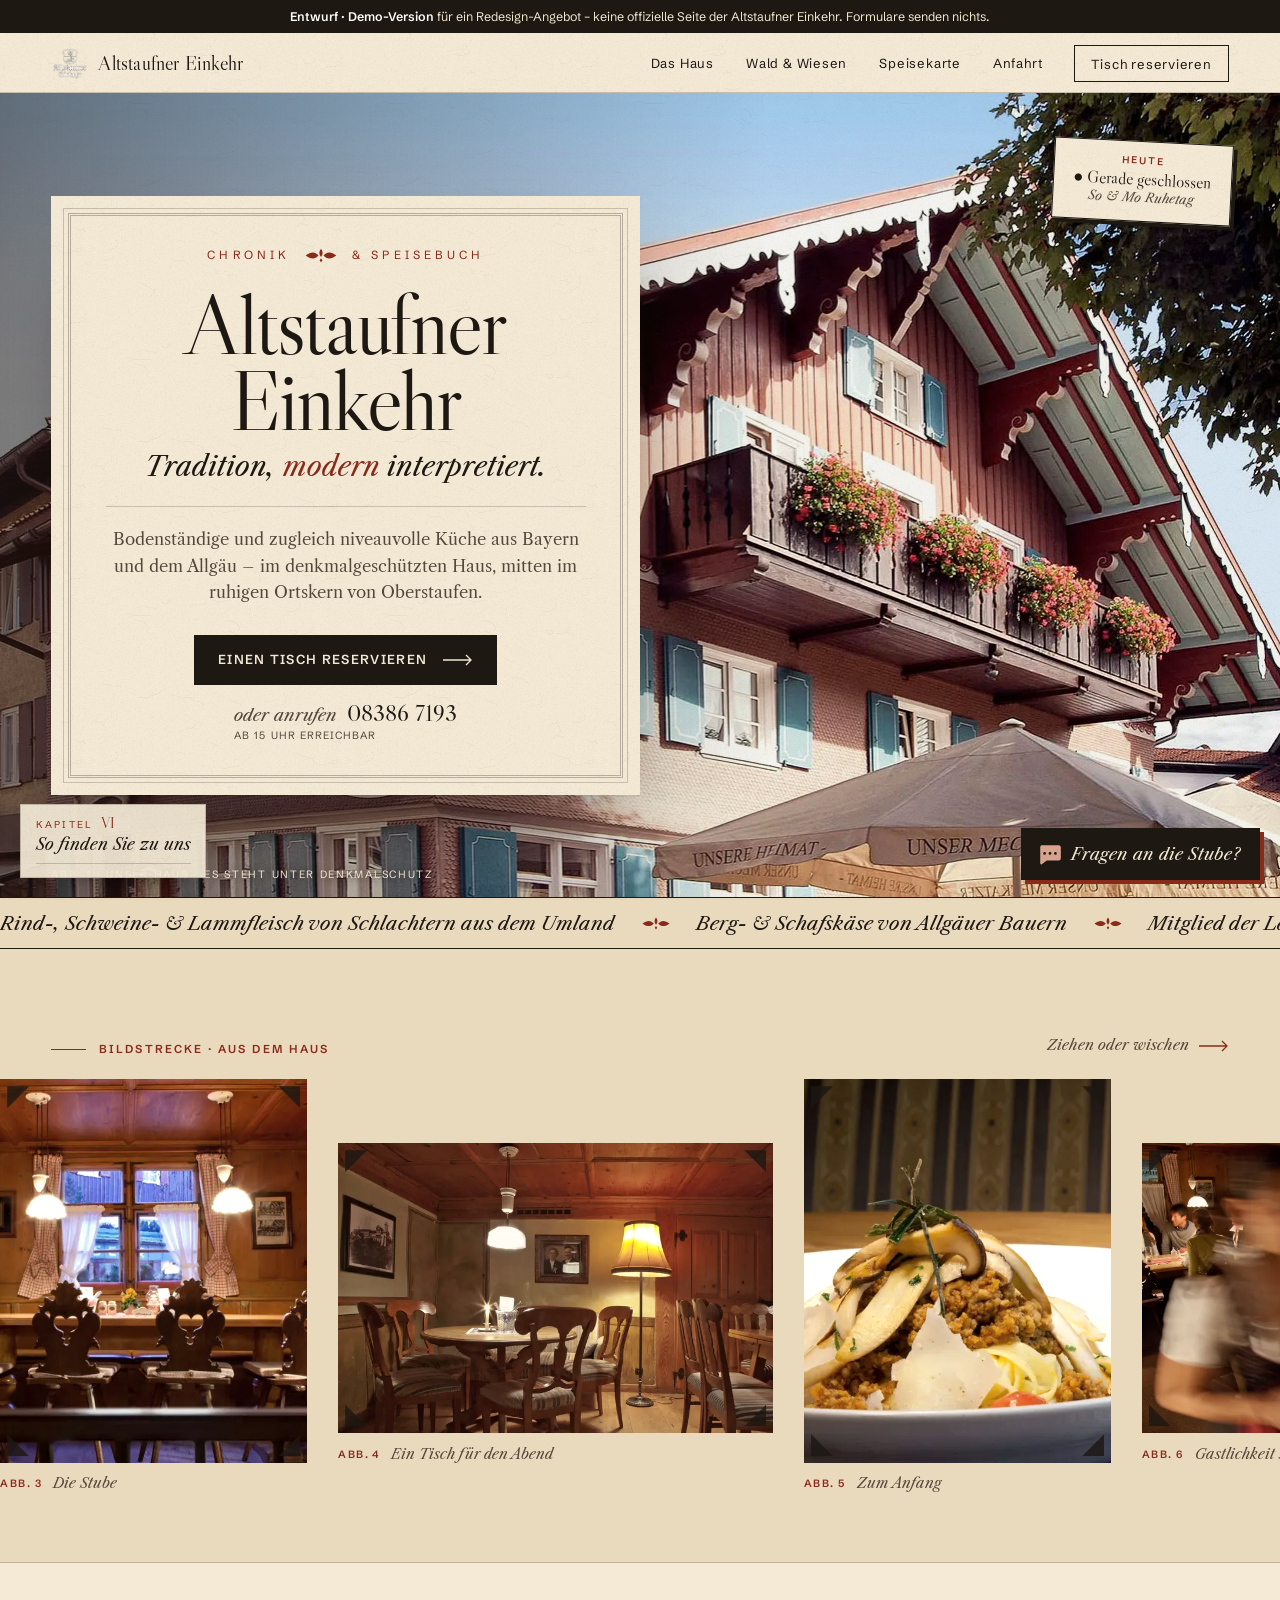
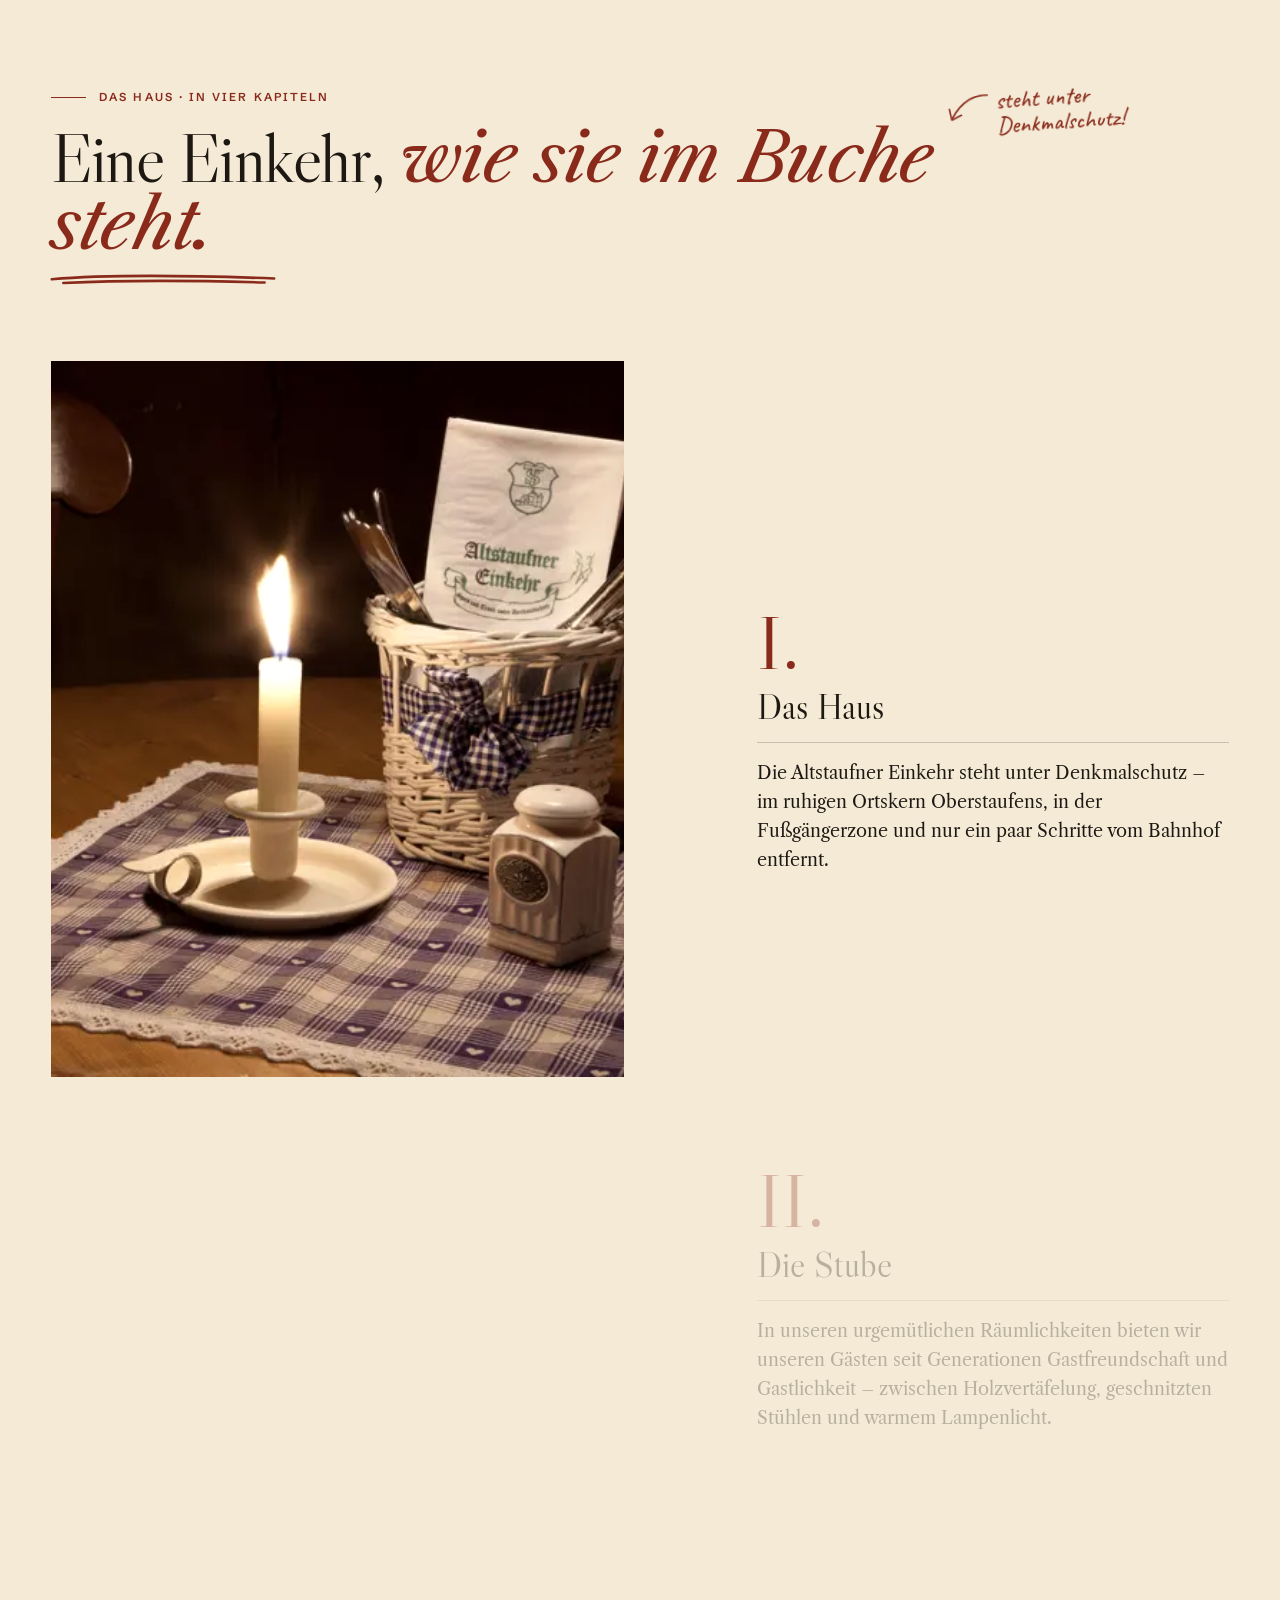
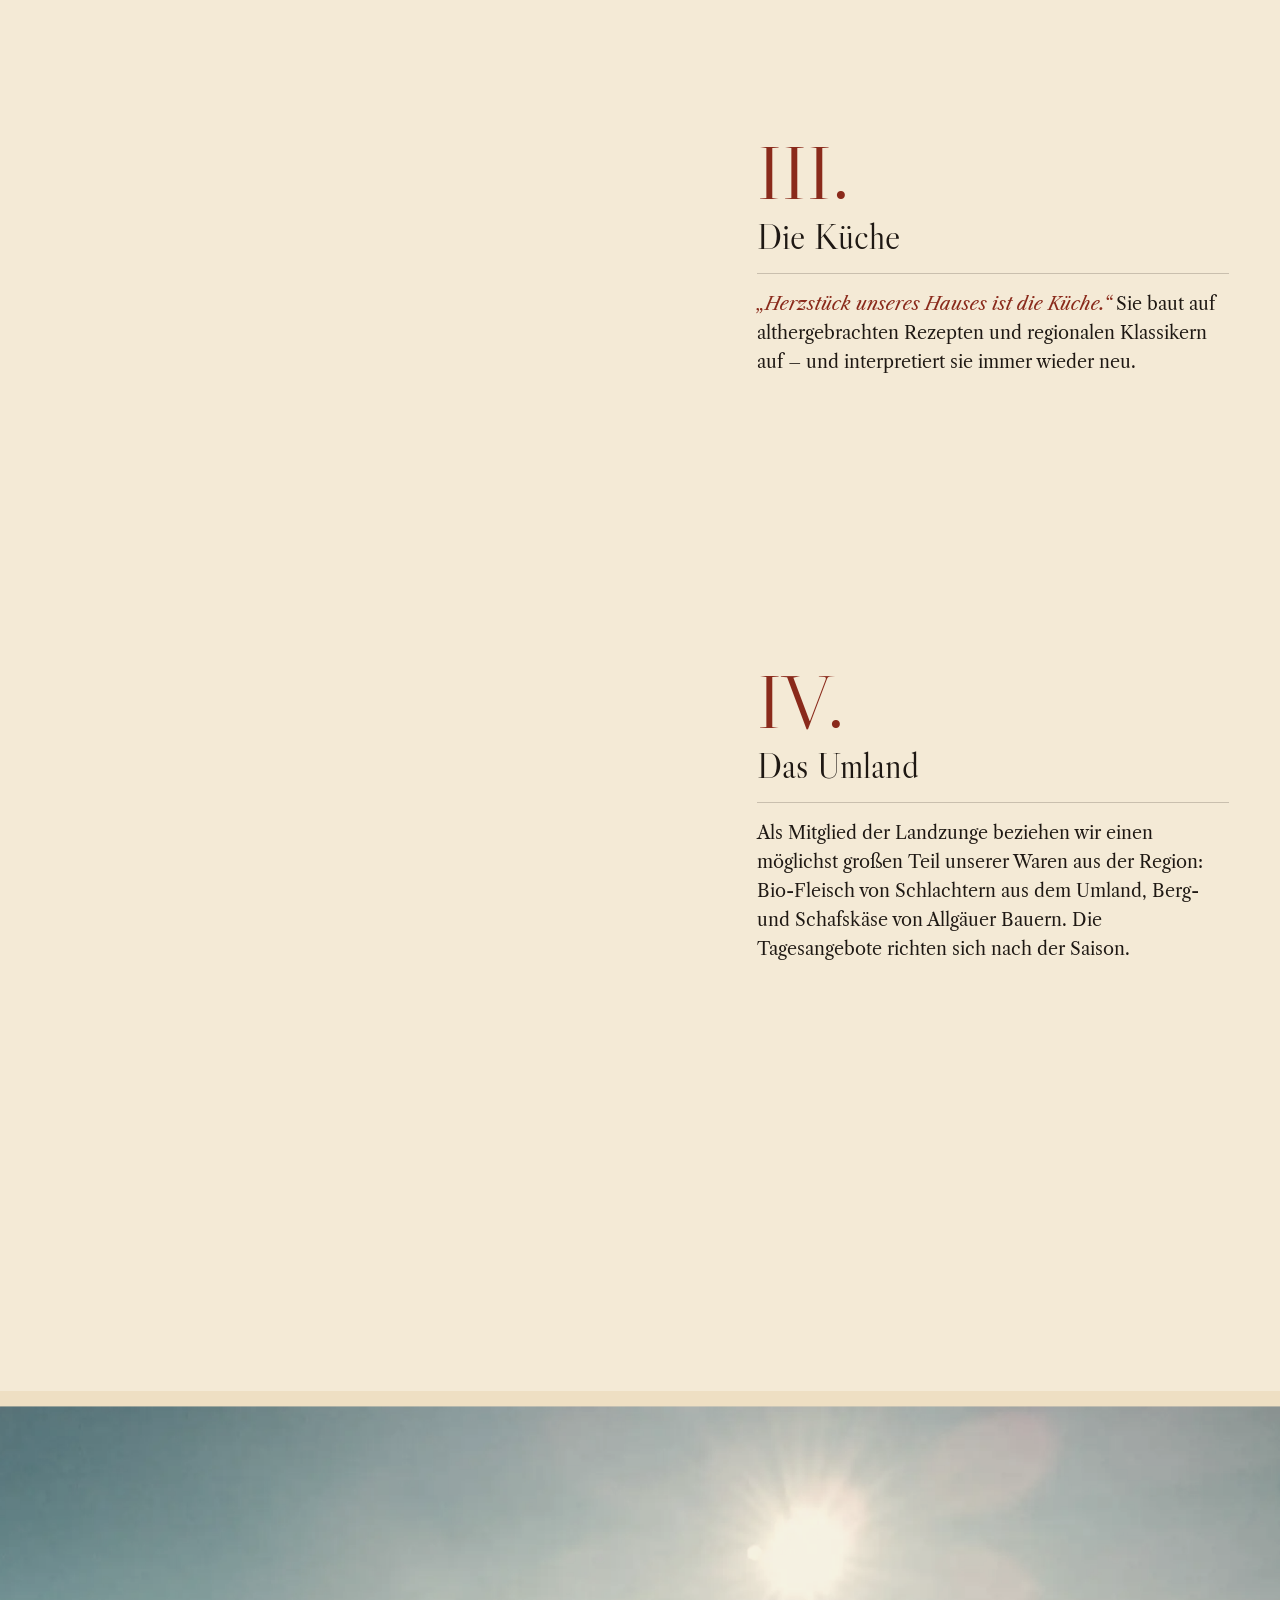
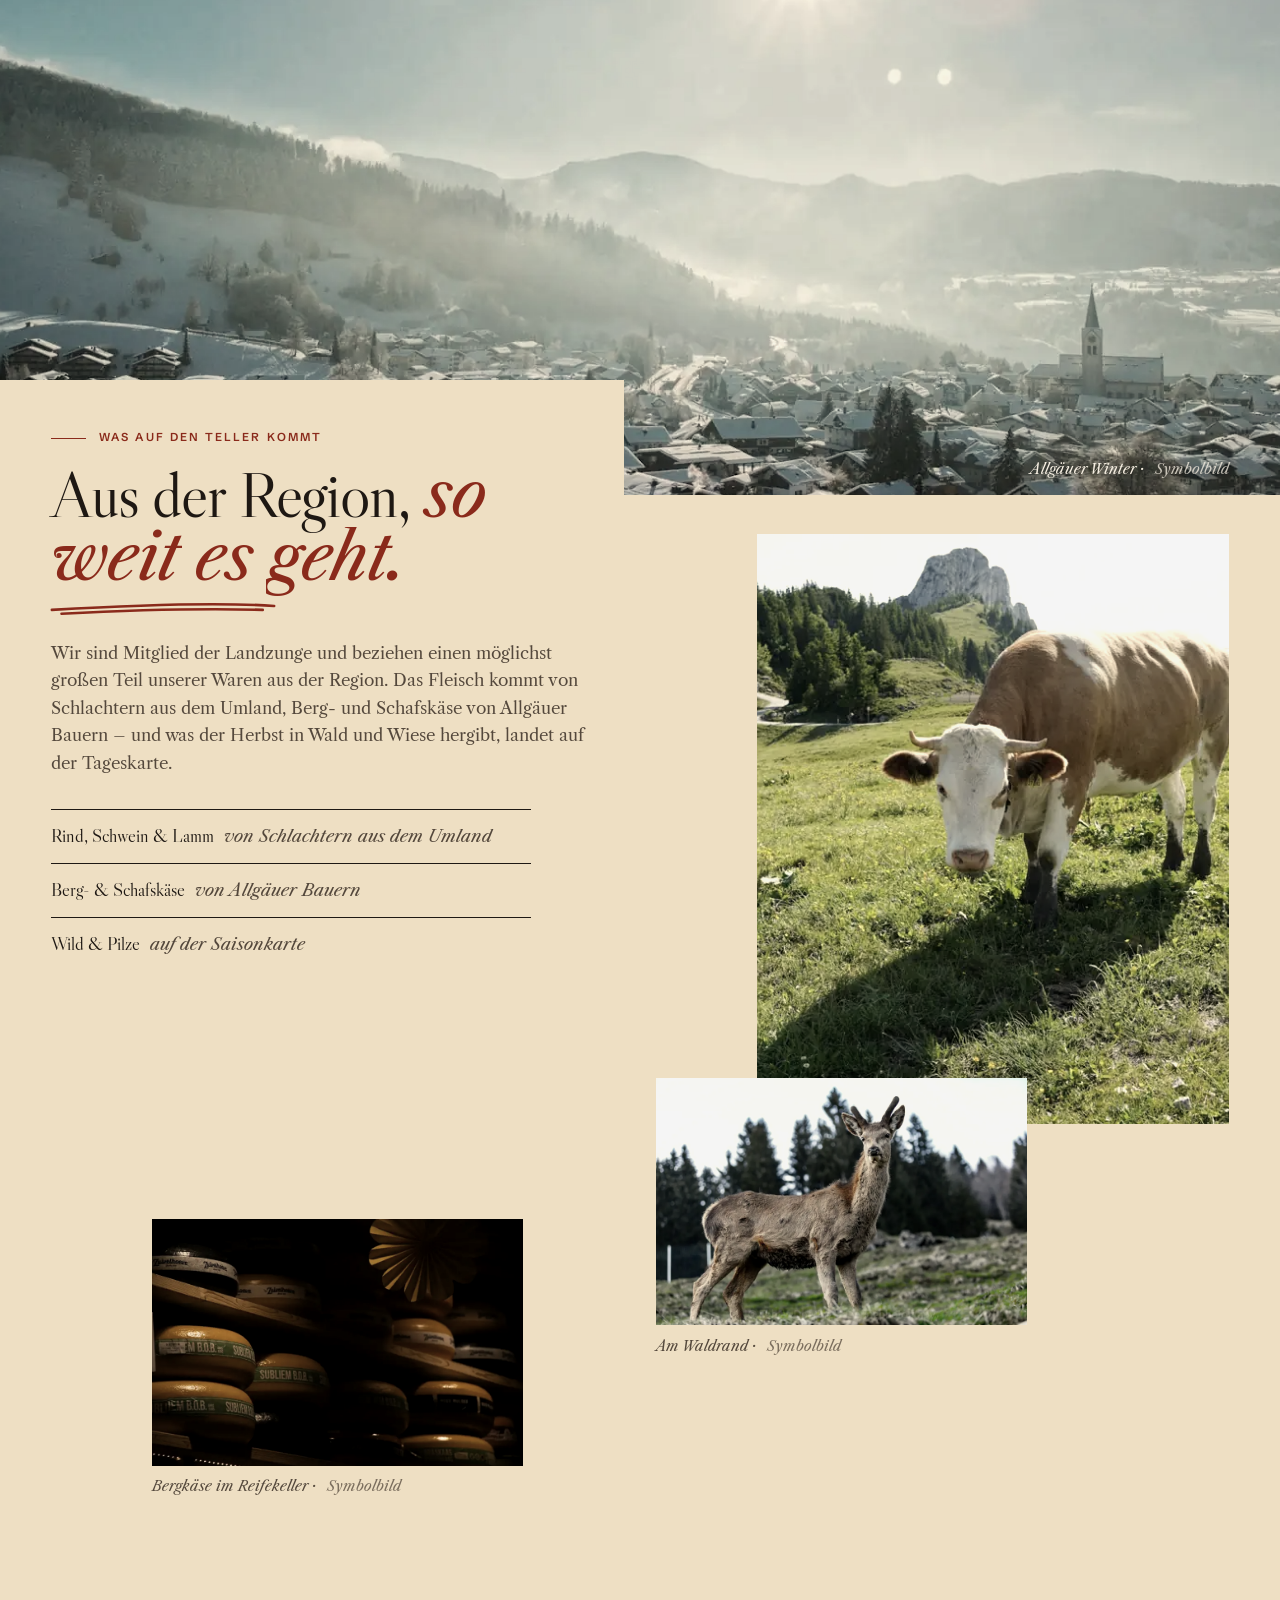
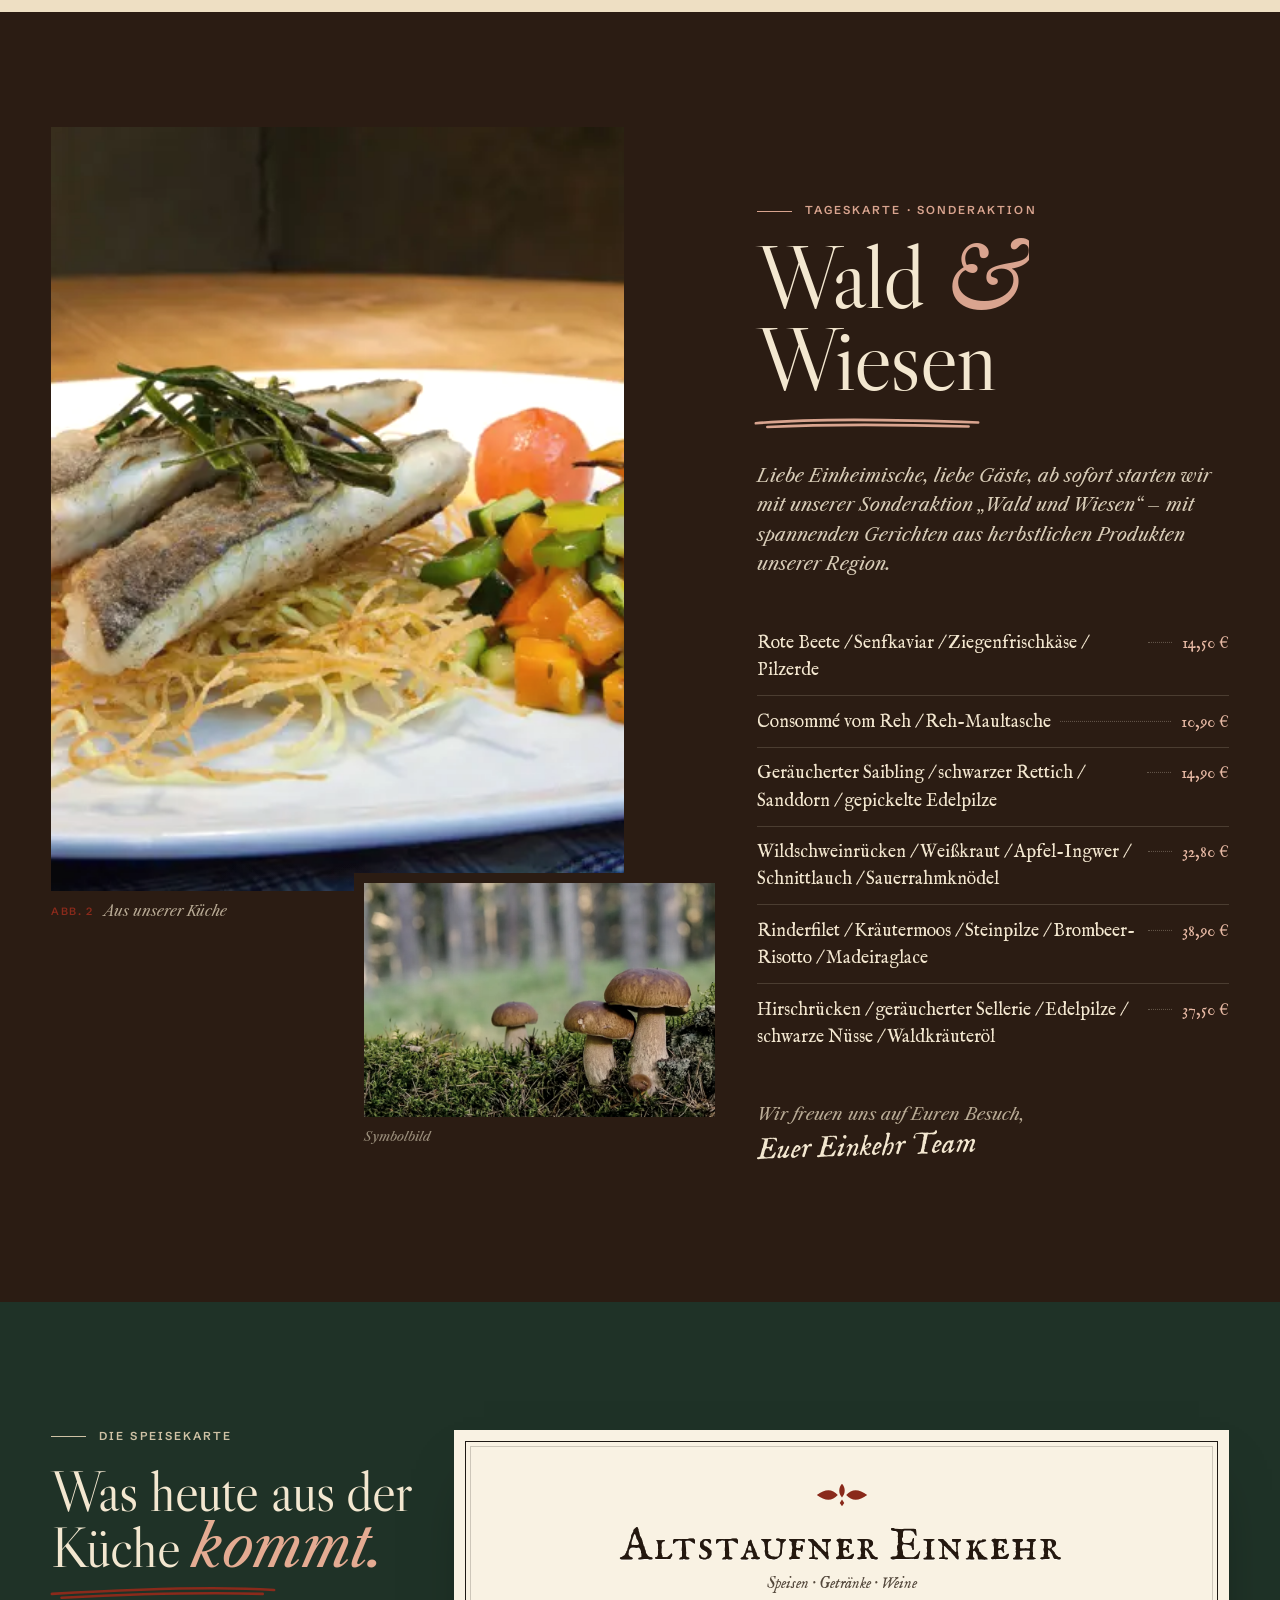
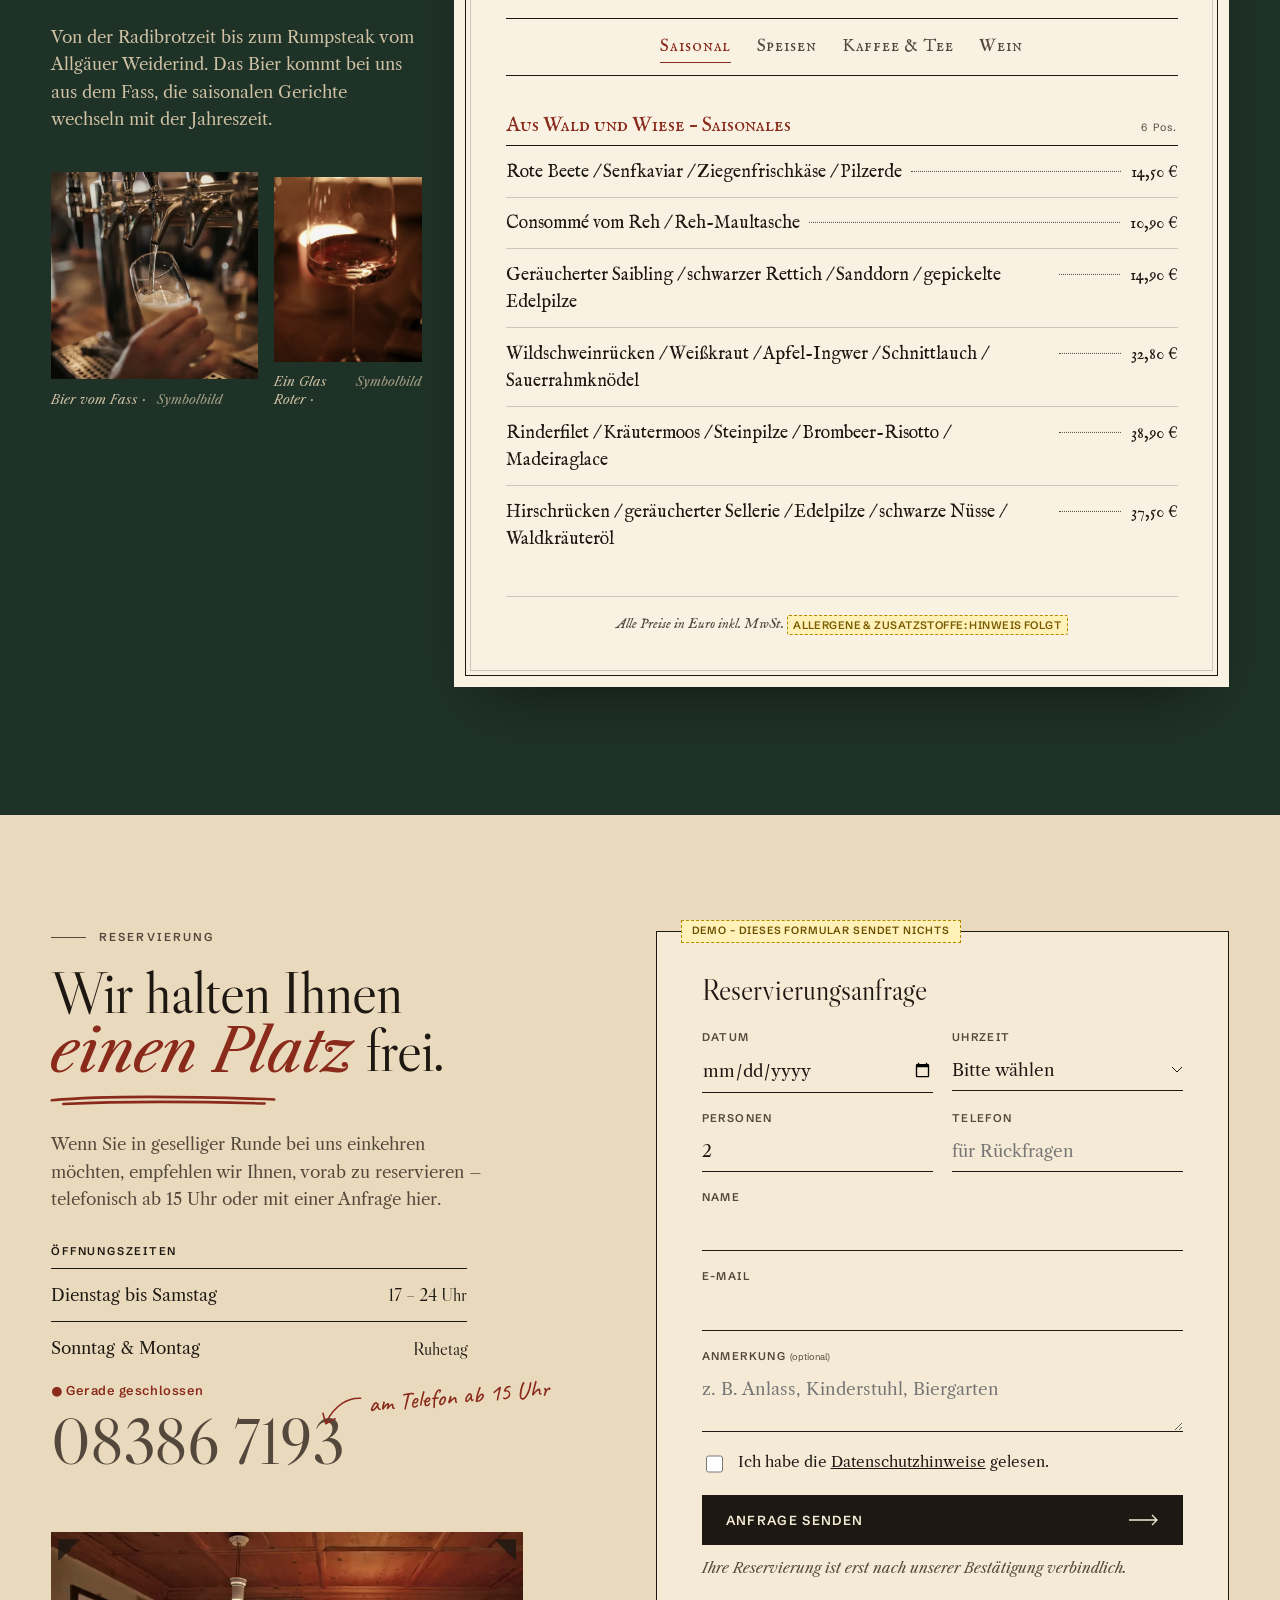
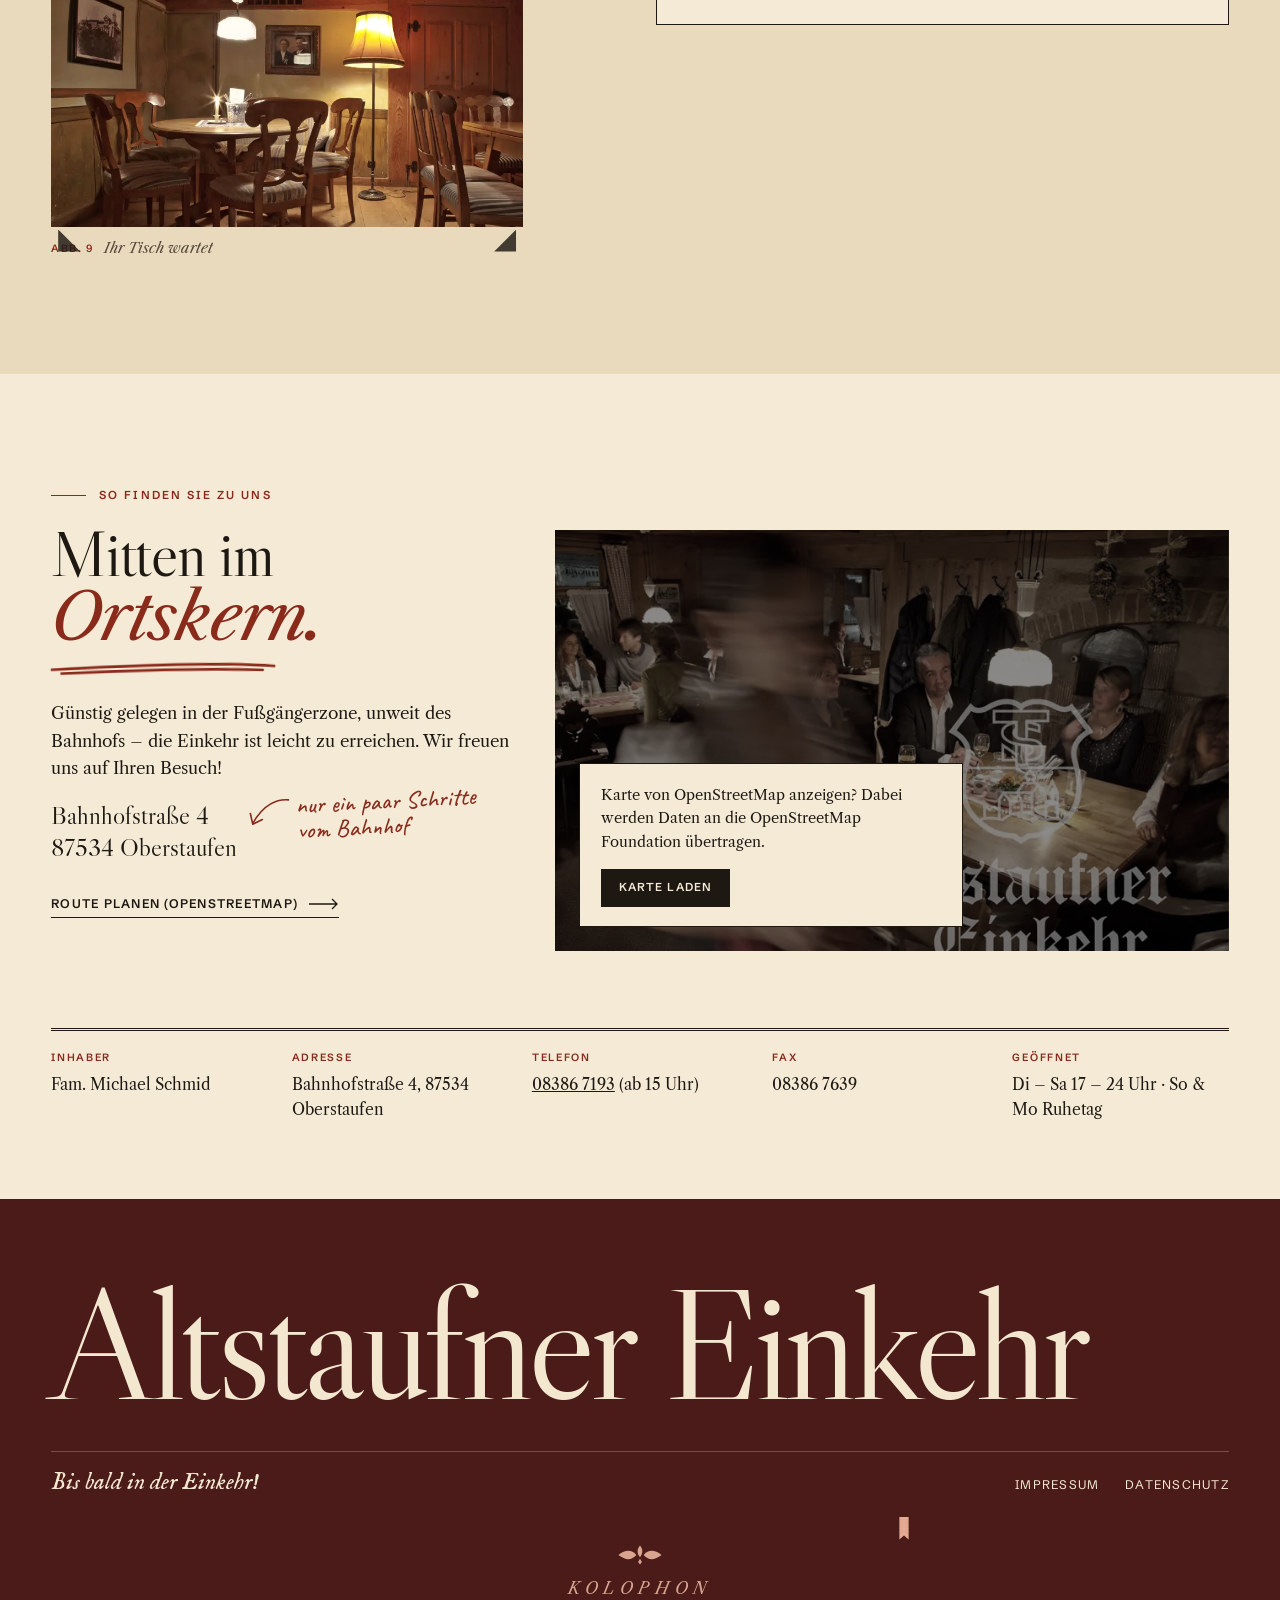
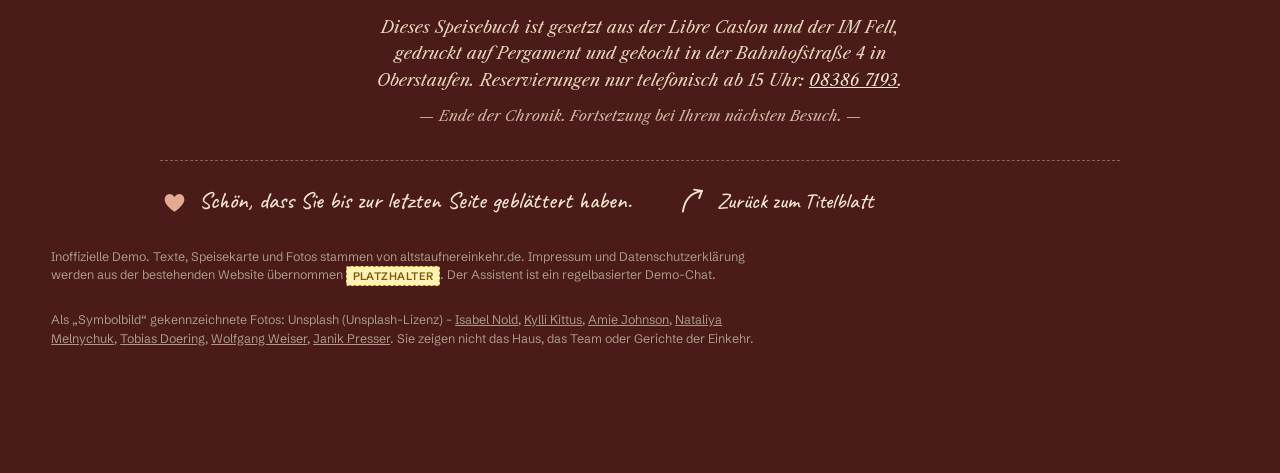
==== commit 902f1f11: "Demo-Vorschau" ====
--- a/index.html
+++ b/index.html
@@ -16,6 +16,8 @@
 <link rel="stylesheet" href="css/style.css">
 <link rel="stylesheet" href="chatbot/chatbot.css">
 <link rel="stylesheet" href="css/premium.css">
+<!--liebe--><link rel="stylesheet" href="css/liebe.css"><link rel="stylesheet" href="css/liebe-site.css"><!--/liebe-->
+
 <script>try{if(!matchMedia('(prefers-reduced-motion: reduce)').matches&&!sessionStorage.getItem('demo-intro'))document.documentElement.classList.add('intro-on')}catch(e){}</script>
 
 <script type="application/ld+json">
@@ -434,5 +436,6 @@
 <script src="js/main.js" defer></script>
 <script src="js/premium.js" defer></script>
 <script src="chatbot/chatbot.js" data-kb="chatbot/kb.json" defer></script>
+<!--liebe--><script type="application/json" id="liebe-cfg">{"underline": [{"sel": ".story-head h2, #umland-h, .saison h2, .karte h2, .reserve-text h2, .anfahrt-text h2", "style": "scribble"}], "notes": [{"at": ".story-head", "text": "steht unter Denkmalschutz!", "arrow": "dl", "rot": -4, "css": {"right": "4%", "top": "-.4rem"}}, {"at": ".reserve-text .big-phone", "text": "am Telefon ab 15&nbsp;Uhr", "arrow": "dl", "m": "inline", "rot": -5, "css": {"left": "16.5rem", "top": "-1.5rem"}}, {"at": ".anfahrt-text .addr", "text": "nur ein paar Schritte vom Bahnhof", "arrow": "dl", "m": "inline", "rot": -3, "css": {"left": "12rem", "top": "-.6rem"}}], "frames": [{"sel": ".strip-track figure > a, .reserve-photo", "kind": "corners"}], "lift": ".strip-track figure", "squish": ".cta, .nav-cta, .mobile-bar a", "burst": {"sel": ".cta, .nav-cta, a[href^='tel:'], .mobile-bar a", "shape": "heart", "colors": ["#8a2a1b", "#e4ab92", "#c46b4f"], "n": 7}, "egg": {"at": ".kolophon", "type": "bookmark", "label": "Lesezeichen einlegen", "hint": "Lesezeichen einlegen", "svg": "<svg width='38' height='80' viewBox='0 0 30 62' aria-hidden='true'><path d='M3 0h24v58L15 48 3 58z' fill='#e4ab92'/><path d='M7 6v38M23 6v38' stroke='#b9786a' stroke-width='1' stroke-dasharray='2 3'/><\/svg>", "msg": "Lesezeichen gesetzt – wir freuen uns auf das nächste Kapitel mit Ihnen!", "css": {"top": "-1.6rem", "right": "-1rem"}}, "foot": {"at": ".foot", "after": ".kolophon", "text": "Schön, dass Sie bis zur letzten Seite geblättert haben.", "top": "Zurück zum Titelblatt", "shape": "heart"}, "texture": "paper"}</script><script src="js/liebe.js" defer></script><!--/liebe-->
 </body>
 </html>
--- a/css/liebe.css
+++ b/css/liebe.css
@@ -0,0 +1,115 @@
+/* liebe.css – gemeinsame „Handgemacht“-Schicht (Runde 7). Farben/Schrift je Seite über Variablen in liebe-site.css:
+   --lv-hand (Handschrift), --lv-ink (Notizen), --lv-ul (Unterstreichung), --lv-accent, --lv-paper, --lv-tape */
+:root{--lv-hand:cursive;--lv-ink:currentColor;--lv-ul:currentColor;--lv-accent:currentColor;--lv-paper:#fbf7ef;--lv-tape:rgba(236,224,190,.78);--lv-ease:cubic-bezier(.22,.61,.36,1);--lv-tex-o:.5}
+.lv-anchor{position:relative;inset:auto!important}
+
+/* Papier-/Holz-/Stoff-Textur: ein ruhendes, sehr leichtes Korn über der Seite */
+html[class*="lv-tex-"] body::after{content:"";position:fixed;inset:0;pointer-events:none;z-index:2147483000;opacity:var(--lv-tex-o);background-size:256px 256px}
+html[class*="lv-tex-"] body::after{background-image:url(../img/liebe/tex.webp)}
+@media print{html[class*="lv-tex-"] body::after{display:none}}
+
+/* 1 · Unterstreichung */
+.lv-ul{display:block;width:min(var(--lv-ul-w,210px),62%);height:var(--lv-ul-h,13px);margin:.18em 0 0 var(--lv-ul-ml,-.05em);color:var(--lv-ul);pointer-events:none;line-height:0}
+.lv-ul-c{margin-inline:auto}
+.lv-ul-alt{transform:rotate(-1.2deg) scaleX(-1)}
+.lv-ul svg{width:100%;height:100%;overflow:visible;display:block}
+.lv-ul path{fill:none;stroke:currentColor;stroke-width:var(--lv-ul-sw,2.6);stroke-linecap:round;stroke-linejoin:round;vector-effect:non-scaling-stroke;stroke-dasharray:1;stroke-dashoffset:1;transition:stroke-dashoffset 1.15s .45s var(--lv-ease)}
+.lv-in>.lv-ul path,.in>.lv-ul path,.lv-reduce .lv-ul path{stroke-dashoffset:0}
+.lv-ul-brush path{stroke-width:calc(var(--lv-ul-sw,2.6) * 1.8)}
+
+/* 2 · Randnotizen */
+.lv-note{position:absolute;z-index:3;display:flex;align-items:flex-start;gap:.15rem;font-family:var(--lv-hand);font-size:var(--lv-note-fs,1.35rem);line-height:1.05;color:var(--lv-ink);font-weight:var(--lv-note-fw,500);width:max-content;max-width:var(--lv-note-mw,15rem);pointer-events:none;transform:rotate(var(--lv-rot,-3deg));opacity:0;transition:opacity .7s .25s var(--lv-ease),translate .7s .25s var(--lv-ease);translate:0 6px;text-wrap:balance}
+.lv-note.lv-in,.lv-reduce .lv-note{opacity:1;translate:0 0}
+.lv-note-t{display:block}
+.lv-arrow{flex:none;width:3.2rem;height:2.2rem;overflow:visible;margin-top:.1rem}
+.lv-arrow path{fill:none;stroke:currentColor;stroke-width:2;stroke-linecap:round;stroke-linejoin:round;stroke-dasharray:1;stroke-dashoffset:1;transition:stroke-dashoffset .8s .55s var(--lv-ease)}
+.lv-arrow .lv-ah{transition-delay:1.2s;transition-duration:.35s}
+.lv-in .lv-arrow path,.lv-reduce .lv-arrow path{stroke-dashoffset:0}
+.lv-arrow-dl .lv-arrow{}                         /* Pfeil zeigt nach unten links (Grundform) */
+.lv-arrow-dr .lv-arrow{transform:scaleX(-1)}
+.lv-arrow-ul .lv-arrow{transform:scaleY(-1)}
+.lv-arrow-ur .lv-arrow{transform:scale(-1,-1)}
+.lv-arrow-dr,.lv-arrow-ur{flex-direction:row-reverse}
+@media (max-width:899px){
+  .lv-note-dk{display:none}
+  .lv-note-m{position:static;display:flex;margin:.9rem 0 .2rem;width:auto;max-width:100%;font-size:var(--lv-note-fs-m,1.2rem);transform:rotate(-1.5deg);inset:auto!important}
+  .lv-note-m .lv-arrow{width:2.4rem;height:1.7rem}
+}
+
+/* 3 · Bildrahmen-Details */
+.lv-deco{position:absolute;inset:0;pointer-events:none;z-index:4}
+.lv-c{position:absolute;width:26px;height:26px;background:var(--lv-corner,#2b1c13);opacity:.88;filter:drop-shadow(0 1px 1px rgba(0,0,0,.25))}
+.lv-c1{top:var(--lv-c-off,-4px);left:var(--lv-c-off,-4px);clip-path:polygon(0 0,100% 0,0 100%)}
+.lv-c2{top:var(--lv-c-off,-4px);right:var(--lv-c-off,-4px);clip-path:polygon(0 0,100% 0,100% 100%)}
+.lv-c3{bottom:var(--lv-c-off,-4px);right:var(--lv-c-off,-4px);clip-path:polygon(100% 0,100% 100%,0 100%)}
+.lv-c4{bottom:var(--lv-c-off,-4px);left:var(--lv-c-off,-4px);clip-path:polygon(0 0,100% 100%,0 100%)}
+.lv-tape{position:absolute;top:-12px;left:50%;width:92px;height:26px;margin-left:-46px;background:var(--lv-tape);transform:rotate(-4deg);box-shadow:0 1px 2px rgba(0,0,0,.12)}
+.lv-tape-r{transform:rotate(5deg);left:auto;right:14px;margin:0}
+.lv-pin{position:absolute;top:-7px;left:50%;width:16px;height:16px;margin-left:-8px;border-radius:50%;background:radial-gradient(circle at 35% 35%,#fff7 0 2px,transparent 3px),var(--lv-pin,#ad4430);box-shadow:0 2px 3px rgba(0,0,0,.35)}
+.lv-fr{rotate:var(--lv-tilt,0deg);transition:rotate .5s var(--lv-ease),translate .5s var(--lv-ease)}
+@media (hover:hover){.lv-fr:hover{rotate:0deg;translate:0 -3px}}
+
+/* 4 · Hover & Klick */
+.lv-lift{transition:translate .4s var(--lv-ease),rotate .4s var(--lv-ease),box-shadow .4s var(--lv-ease)}
+@media (hover:hover){.lv-lift:hover{translate:0 -5px;rotate:-.5deg}}
+.lv-squish{transition:scale .18s var(--lv-ease)}
+.lv-squish:active{scale:.96}
+.lv-burst{position:fixed;width:0;height:0;z-index:2147483001;pointer-events:none}
+.lv-bp{position:absolute;left:0;top:0;width:18px;height:18px;transform:translate(-50%,-50%)}
+.lv-bp svg{width:100%;height:100%;fill:currentColor;overflow:visible}
+.lv-bp svg .o{fill:none;stroke:currentColor;stroke-width:1.8;stroke-linecap:round}
+.lv-bp svg .c{fill:#fff8e6}
+
+/* 5 · Überraschung */
+.lv-egg{position:absolute;z-index:5;display:flex;align-items:center;gap:.6rem}
+.lv-egg-btn{all:unset;cursor:pointer;display:block;line-height:0;border-radius:10px;transition:transform .35s var(--lv-ease)}
+.lv-egg-btn:focus-visible{outline:2px dashed currentColor;outline-offset:4px}
+.lv-egg-btn svg{display:block;overflow:visible}
+@media (hover:hover){.lv-egg-btn:hover{transform:rotate(-8deg) scale(1.06)}}
+.lv-egg-msg{font-family:var(--lv-hand);font-size:var(--lv-egg-fs,1.3rem);line-height:1.1;max-width:16rem;color:var(--lv-egg-ink,currentColor);opacity:0;translate:-6px 0;transition:opacity .45s var(--lv-ease),translate .45s var(--lv-ease)}
+.lv-egg-on .lv-egg-msg{opacity:1;translate:0 0}
+.lv-count{font-family:inherit;font-size:1.25em;margin-right:.25em}
+.lv-shoot{position:absolute;top:18%;left:8%;width:120px;height:2px;border-radius:2px;background:linear-gradient(90deg,transparent,#fff7d6);pointer-events:none;animation:lvShoot 1.3s var(--lv-ease) forwards;z-index:2}
+@keyframes lvShoot{0%{transform:translate(0,0) rotate(18deg);opacity:0}15%{opacity:1}100%{transform:translate(70vw,26vh) rotate(18deg);opacity:0}}
+
+/* 6 · Fußzeile */
+.lv-foot{display:flex;flex-wrap:wrap;align-items:center;justify-content:flex-start;gap:.8rem 2.5rem;margin:2rem 0 0;padding-top:1.2rem;border-top:1px dashed color-mix(in srgb,currentColor 35%,transparent)}
+.lv-foot-t{display:flex;align-items:center;gap:.6rem;margin:0;font-family:var(--lv-hand);font-size:var(--lv-foot-fs,1.45rem);line-height:1.15;color:var(--lv-foot-ink,inherit)}
+.lv-foot-i{width:1.25em;height:1.25em;flex:none;fill:var(--lv-foot-heart,#c8553d);animation:lvBeat 2.6s ease-in-out infinite}
+.lv-foot-i .o{fill:none;stroke:var(--lv-foot-heart,#c8553d);stroke-width:1.8}
+@keyframes lvBeat{0%,70%,100%{transform:scale(1)}78%{transform:scale(1.18)}86%{transform:scale(.96)}92%{transform:scale(1.1)}}
+.lv-top{all:unset;cursor:pointer;display:inline-flex;align-items:center;gap:.35rem;font-family:var(--lv-hand);font-size:var(--lv-foot-fs,1.35rem);color:var(--lv-foot-ink,inherit);padding:.2rem .3rem;border-radius:6px}
+.lv-top svg{width:1.6em;height:1.6em;overflow:visible;transition:transform .35s var(--lv-ease)}
+.lv-top path{fill:none;stroke:currentColor;stroke-width:2.2;stroke-linecap:round;stroke-linejoin:round}
+.lv-top:hover svg{transform:translateY(-4px) rotate(-6deg)}
+.lv-top:focus-visible{outline:2px dashed currentColor;outline-offset:3px}
+
+/* Sanfte Übergänge zwischen Seiten (Impressum ⇄ Start) */
+@media (prefers-reduced-motion:no-preference){
+  @view-transition{navigation:auto}
+  ::view-transition-old(root),::view-transition-new(root){animation-duration:.38s;animation-timing-function:var(--lv-ease)}
+}
+/* Bewegung reduzieren: alles still und sofort sichtbar */
+@media (prefers-reduced-motion:reduce){
+  .lv-note,.lv-ul path,.lv-arrow path,.lv-fr,.lv-lift,.lv-egg-msg{transition:none!important}
+  .lv-foot-i{animation:none}
+  .lv-note{opacity:1;translate:0 0}
+}
+
+/* 404 – liebevoll verlaufen */
+.lv-404{margin:0;min-height:100vh;background:var(--lv-404-bg,var(--lv-paper));color:var(--lv-404-ink,#222);font-family:var(--lv-404-font,system-ui,sans-serif)}
+.lv-404 .demo-banner{background:#fff3b0;color:#3a2f00;font:500 .82rem/1.4 system-ui,sans-serif;padding:.5rem 1rem;text-align:center;border-bottom:1px solid #e6d27a}
+.lv-404-main{display:grid;place-items:center;padding:clamp(2rem,6vw,5rem) 1.2rem;min-height:calc(100vh - 3rem);box-sizing:border-box}
+.lv-404-card{position:relative;max-width:34rem;text-align:center}
+.lv-404-code{margin:0;font-family:var(--lv-404-display,inherit);font-size:clamp(4.5rem,18vw,8.5rem);line-height:.9;letter-spacing:-.02em;color:var(--lv-404-accent,#c8553d);opacity:.9}
+.lv-404-art{width:min(220px,60vw);margin:.4rem auto 1rem}
+.lv-404-art svg{width:100%;height:auto;overflow:visible}
+.lv-404 h1{font-family:var(--lv-404-display,inherit);font-size:clamp(1.6rem,5vw,2.4rem);line-height:1.1;margin:.2rem 0 .7rem;font-weight:var(--lv-404-hw,600)}
+.lv-404-text{font-size:1.05rem;line-height:1.55;margin:0 auto 1rem;max-width:28rem;opacity:.85}
+.lv-404-hand{font-family:var(--lv-hand);font-size:1.5rem;color:var(--lv-ink);transform:rotate(-2deg);margin:0 0 1.6rem}
+.lv-404-btn{display:inline-block;padding:.85rem 1.5rem;border-radius:var(--lv-404-r,999px);background:var(--lv-404-accent,#c8553d);color:var(--lv-404-btn-ink,#fff);text-decoration:none;font-weight:600;transition:transform .3s var(--lv-ease),box-shadow .3s var(--lv-ease)}
+.lv-404-btn:hover{transform:translateY(-3px) rotate(-1deg);box-shadow:0 8px 20px rgba(0,0,0,.15)}
+.lv-404-btn:focus-visible{outline:2px dashed currentColor;outline-offset:4px}
+.lv-404-art .draw{fill:none;stroke:currentColor;stroke-width:2.4;stroke-linecap:round;stroke-linejoin:round;stroke-dasharray:1;stroke-dashoffset:1;animation:lvDraw 1.6s .2s var(--lv-ease) forwards}
+@keyframes lvDraw{to{stroke-dashoffset:0}}
+@media (prefers-reduced-motion:reduce){.lv-404-art .draw{animation:none;stroke-dashoffset:0}}
--- a/css/liebe-site.css
+++ b/css/liebe-site.css
@@ -0,0 +1,22 @@
+/* Altstaufner Einkehr – liebevolle Details (Chronik & Speisebuch). Wird von liebe_inject.py nicht überschrieben. */
+@font-face{font-family:'Caveat';font-style:normal;font-weight:500;font-display:swap;src:url(../fonts/caveat-latin-500-normal.woff2) format('woff2')}
+@font-face{font-family:'Caveat';font-style:normal;font-weight:700;font-display:swap;src:url(../fonts/caveat-latin-700-normal.woff2) format('woff2')}
+:root{--lv-hand:'Caveat',cursive;--lv-ink:#8a2a1b;--lv-ul:var(--red,#8a2a1b);--lv-tex-o:.42;--lv-corner:#1e1813;--lv-c-off:7px;--lv-note-fs:1.5rem;--lv-ul-w:230px}
+.karte{--lv-ink:#e4ab92}
+.saison{--lv-ul:#d9a48f}
+.lv-c{width:22px;height:22px;opacity:.82}
+.strip-track figure.lv-lift{transition:translate .45s var(--lv-ease),rotate .45s var(--lv-ease)}
+.strip-track figure:nth-child(odd):hover{rotate:-.6deg}
+.strip-track figure:nth-child(even):hover{rotate:.6deg}
+/* Lesezeichen im Kolophon */
+.lv-egg-bookmark{flex-direction:row-reverse;align-items:flex-start;--lv-egg-ink:#f3e7d0;--lv-egg-fs:1.35rem}
+.lv-egg-bookmark .lv-egg-btn svg{transform-origin:50% 0;transition:transform .6s cubic-bezier(.34,1.56,.64,1)}
+.lv-egg-bookmark.lv-egg-on .lv-egg-btn svg{transform:scaleY(1.35)}
+.lv-egg-bookmark .lv-egg-msg{margin-top:1.4rem;text-align:right;max-width:13rem}
+.kolophon{position:relative}
+/* Fußzeile */
+.foot .lv-foot{--lv-foot-heart:#e4ab92;--lv-foot-ink:#f3e7d0;max-width:60rem;margin:2rem auto 1.4rem}
+@media (max-width:899px){.lv-egg-bookmark{position:static;margin:1rem 0 0;flex-direction:row;justify-content:center}.lv-egg-bookmark .lv-egg-msg{text-align:left;margin-top:.6rem}.lv-note-m{color:var(--lv-ink)}}
+/* 404 */
+.lv-404{--lv-404-bg:#f4ead6;--lv-404-ink:#1e1813;--lv-404-accent:#8a2a1b;--lv-404-font:'Caslon',Georgia,serif;--lv-404-display:'Caslon Display','Caslon',Georgia,serif;--lv-404-r:2px;--lv-404-hw:400}
+.lv-404-art{color:#8a2a1b}
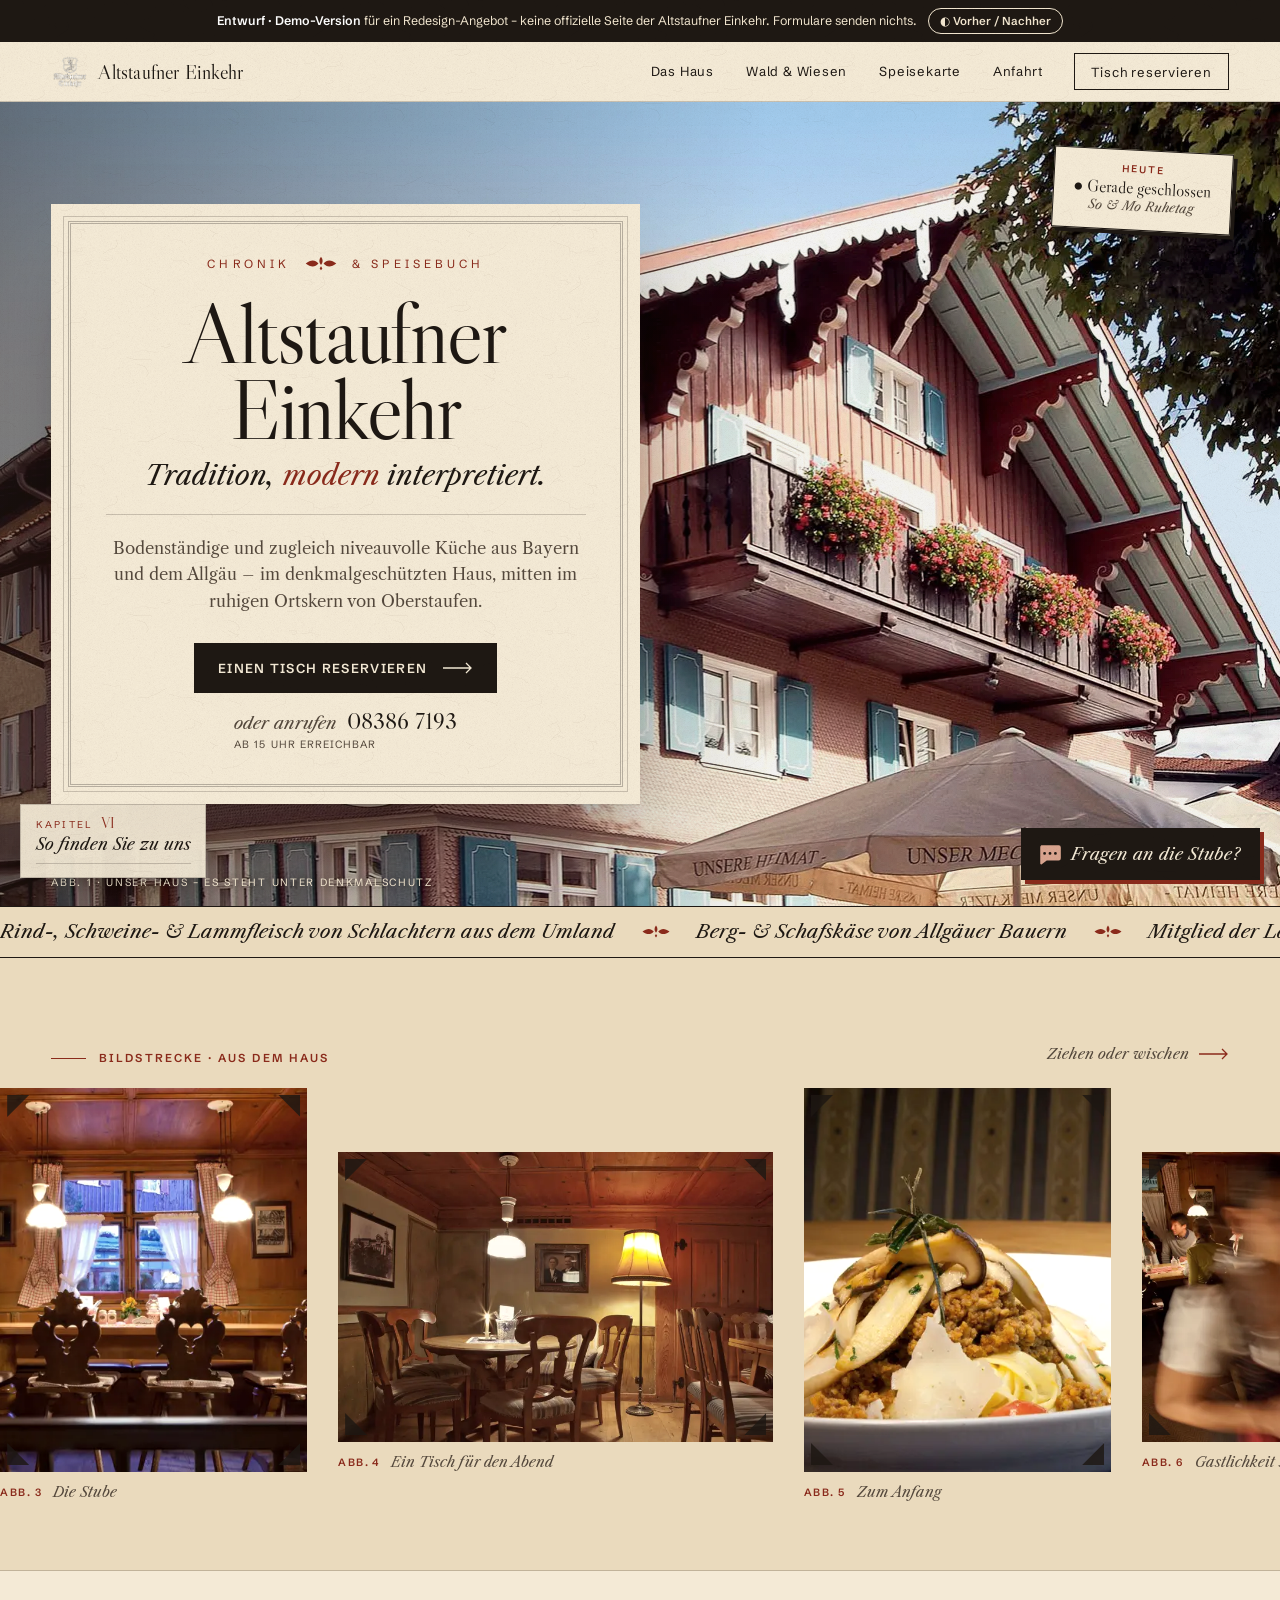
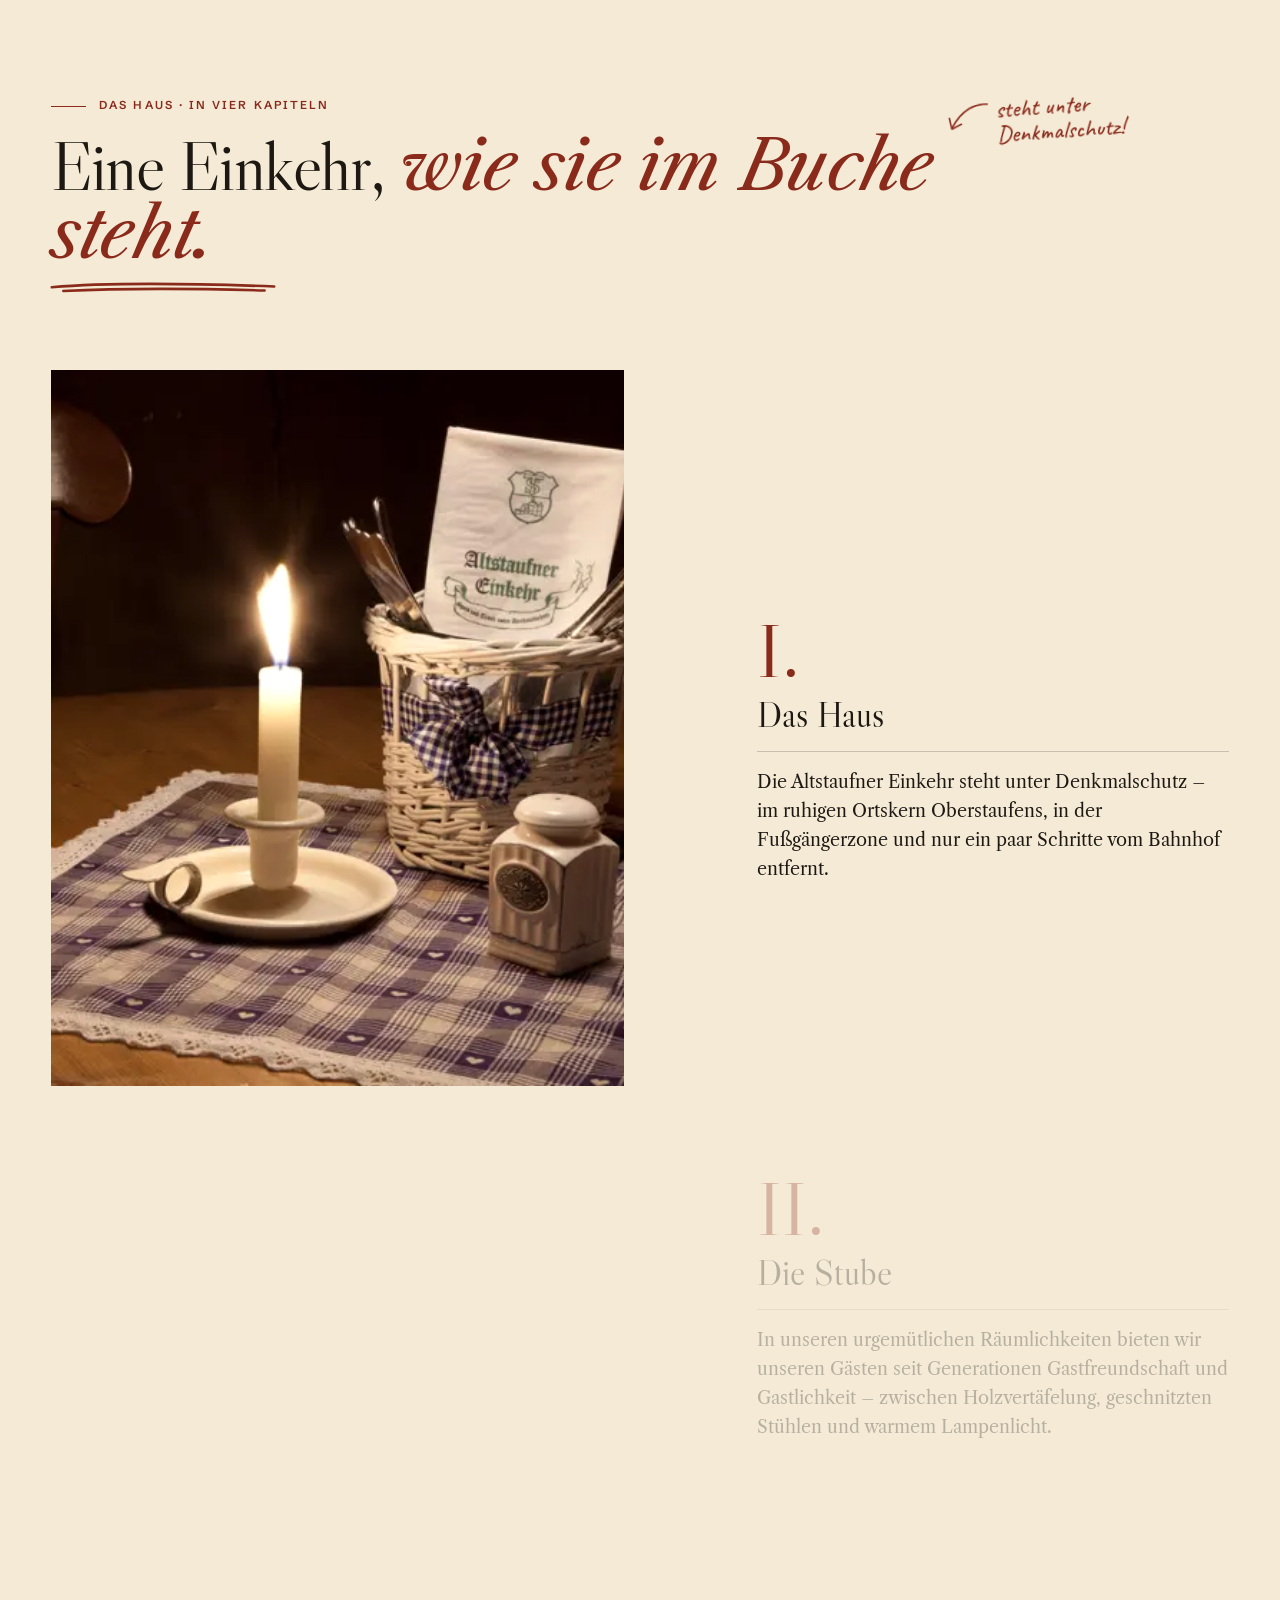
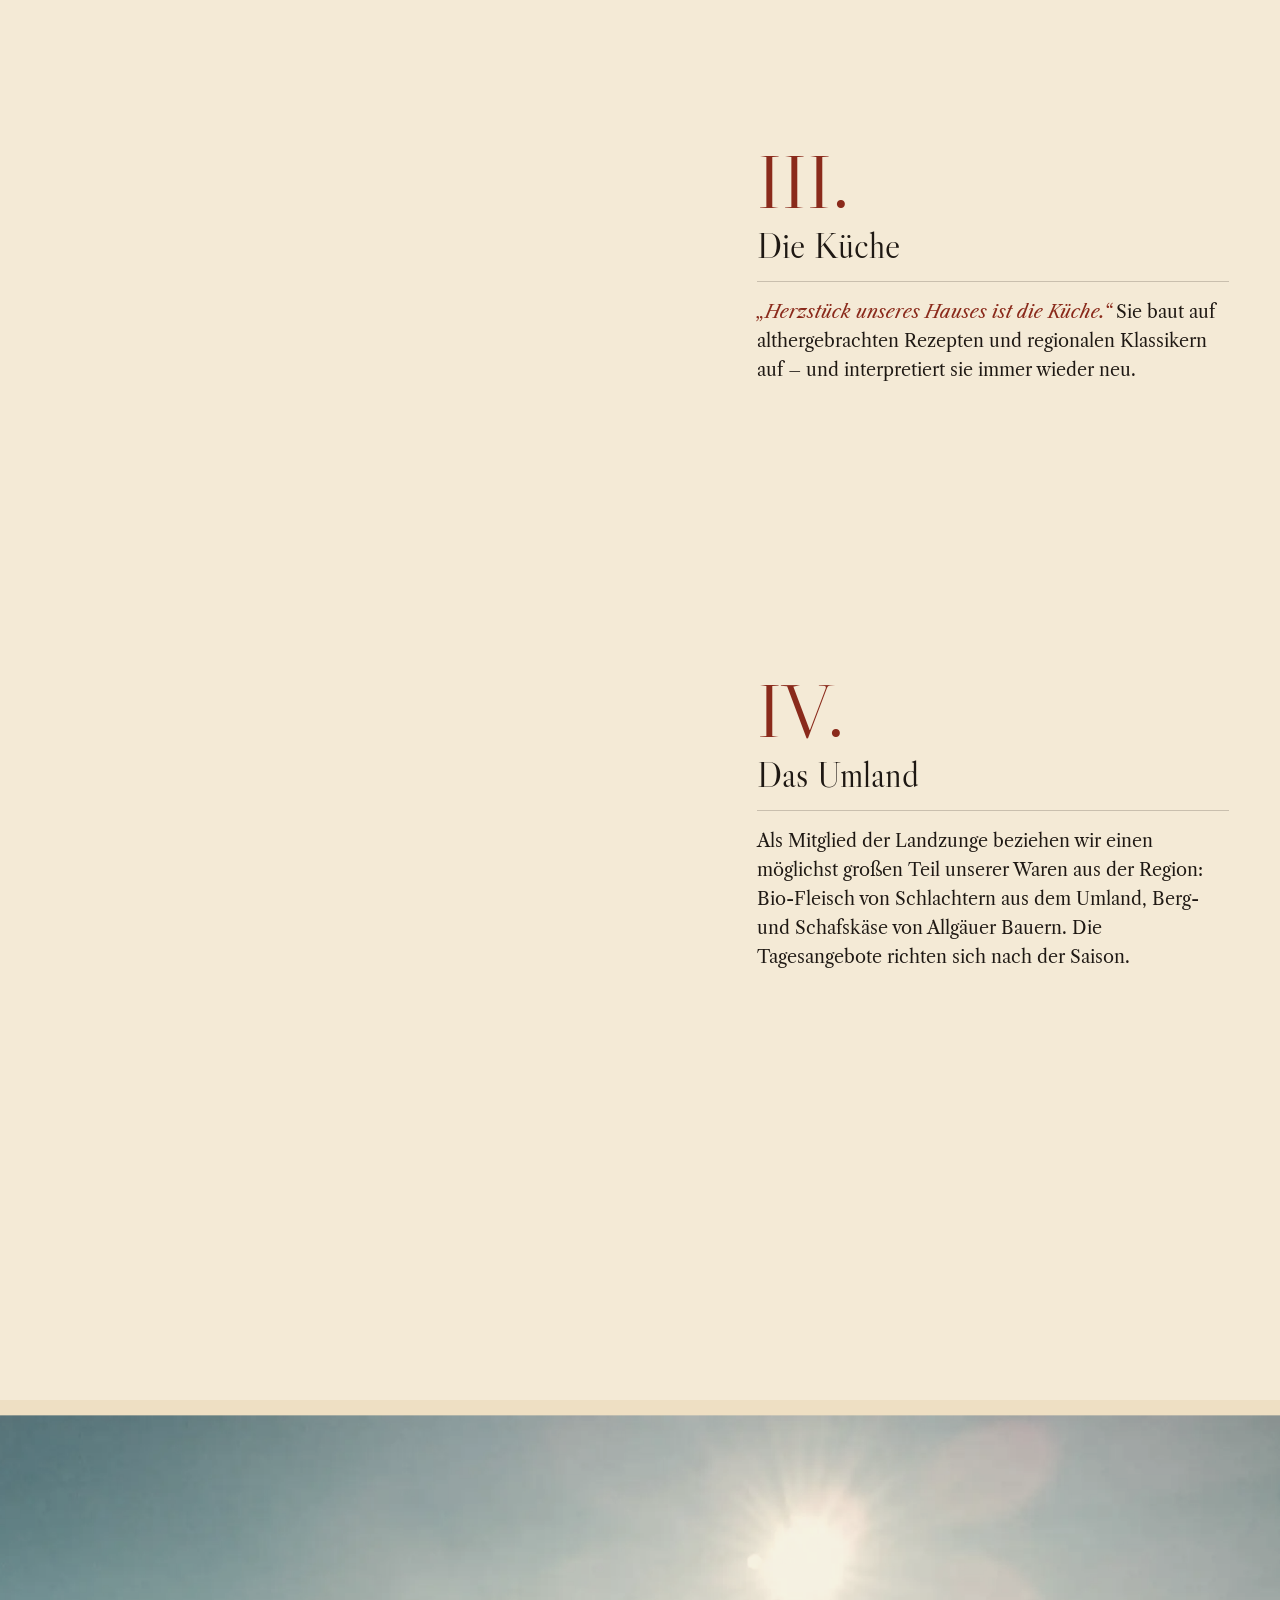
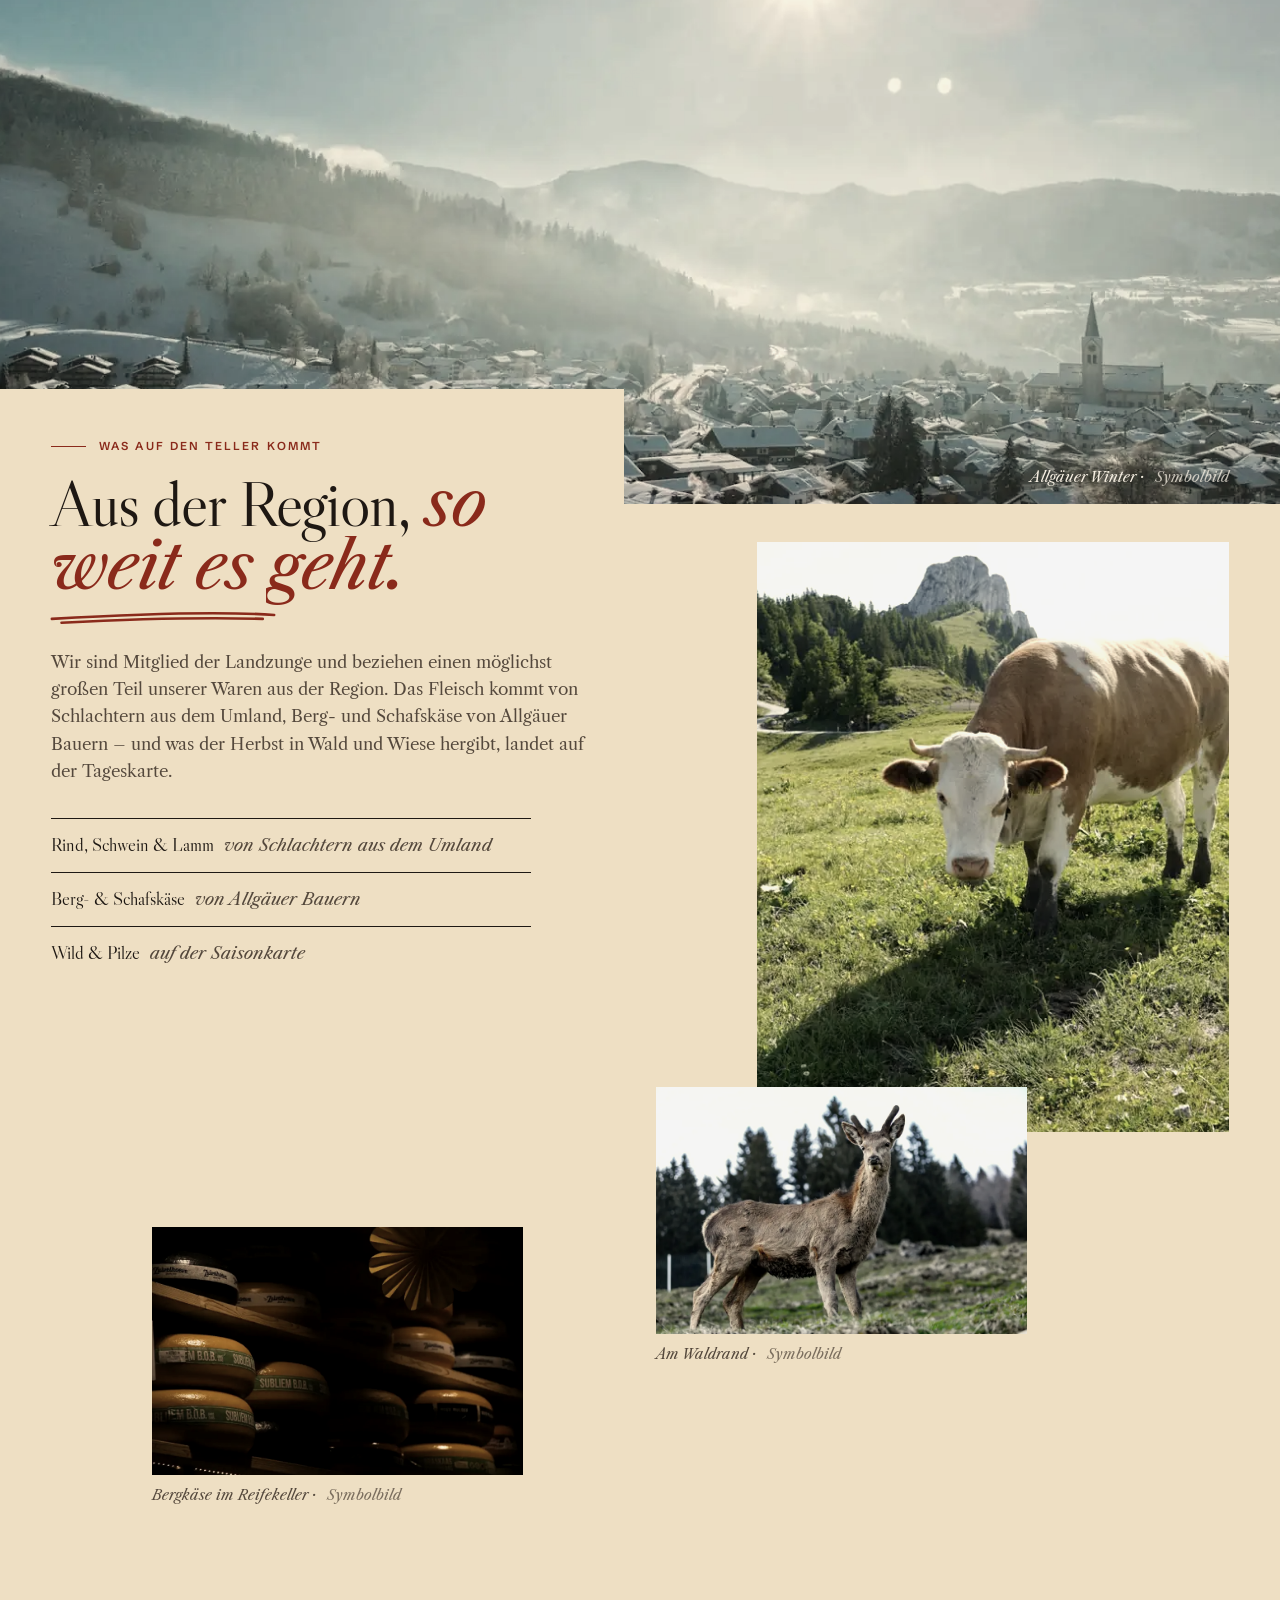
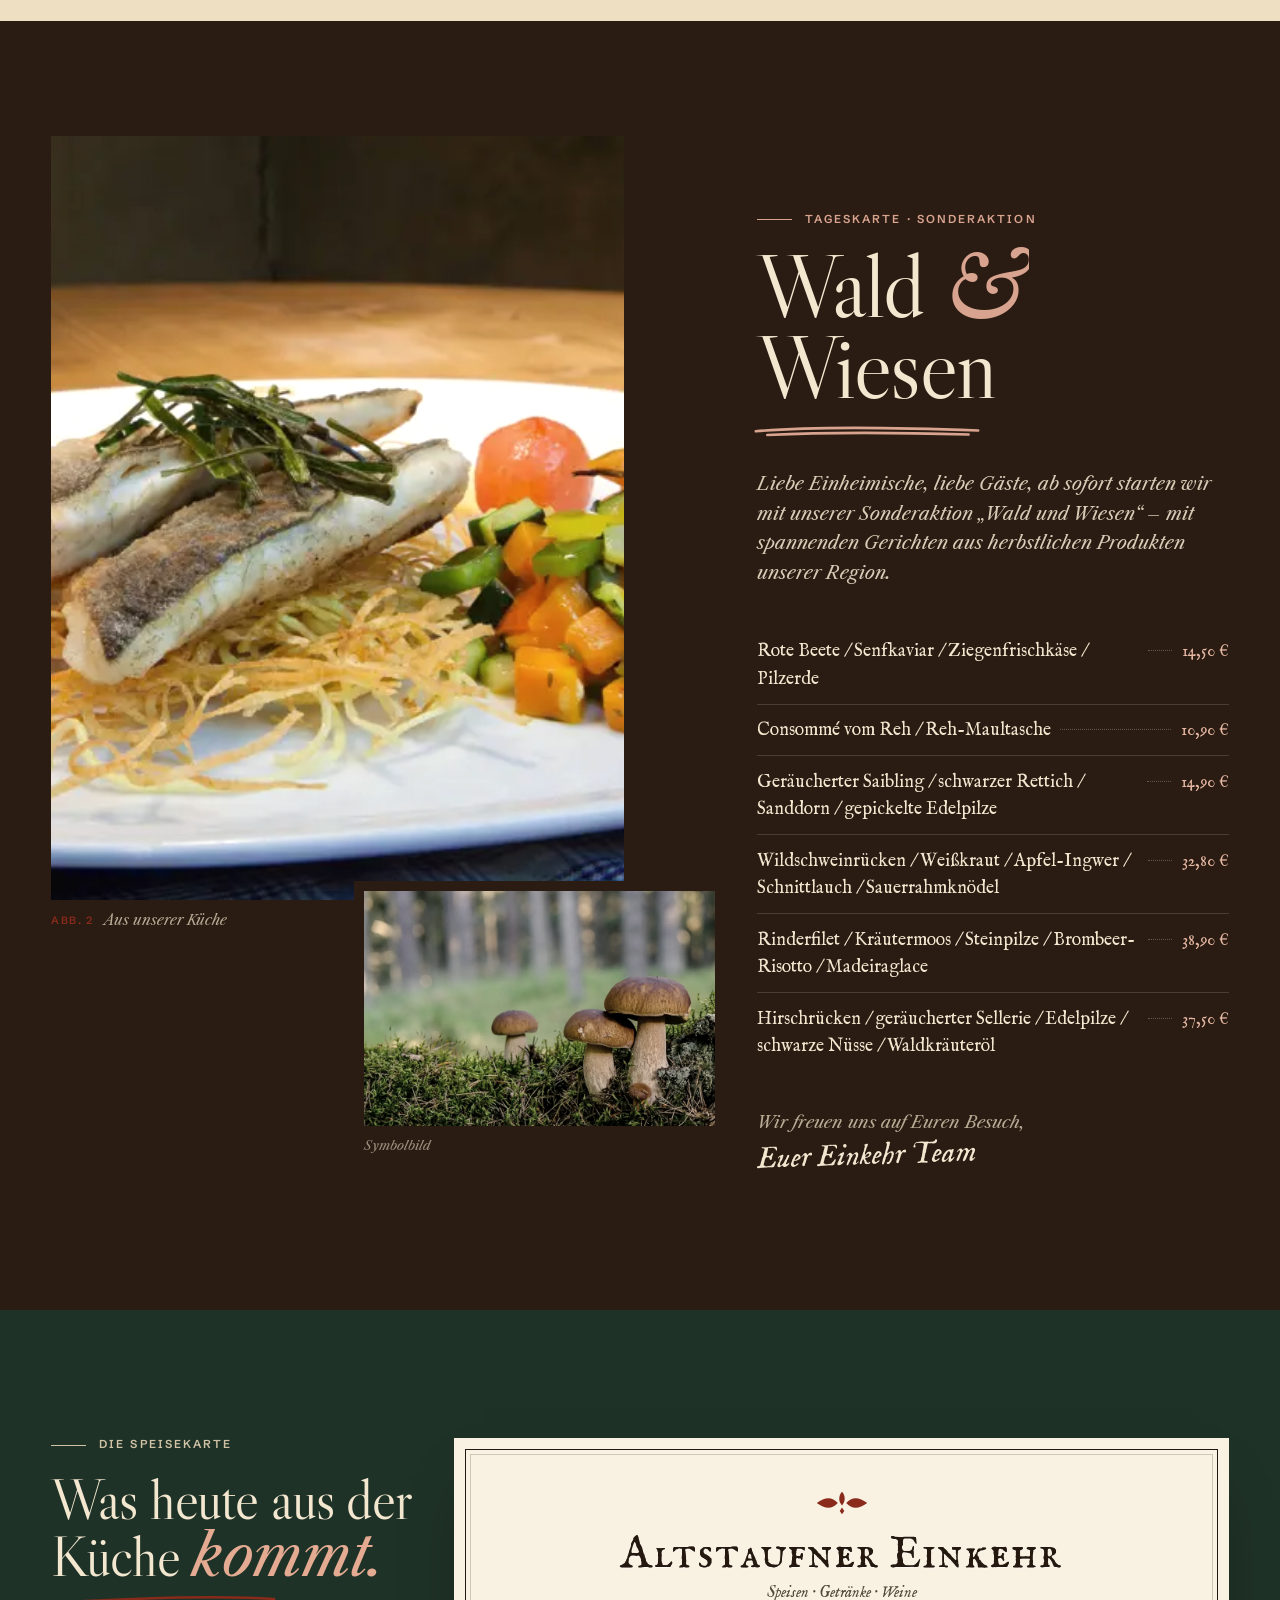
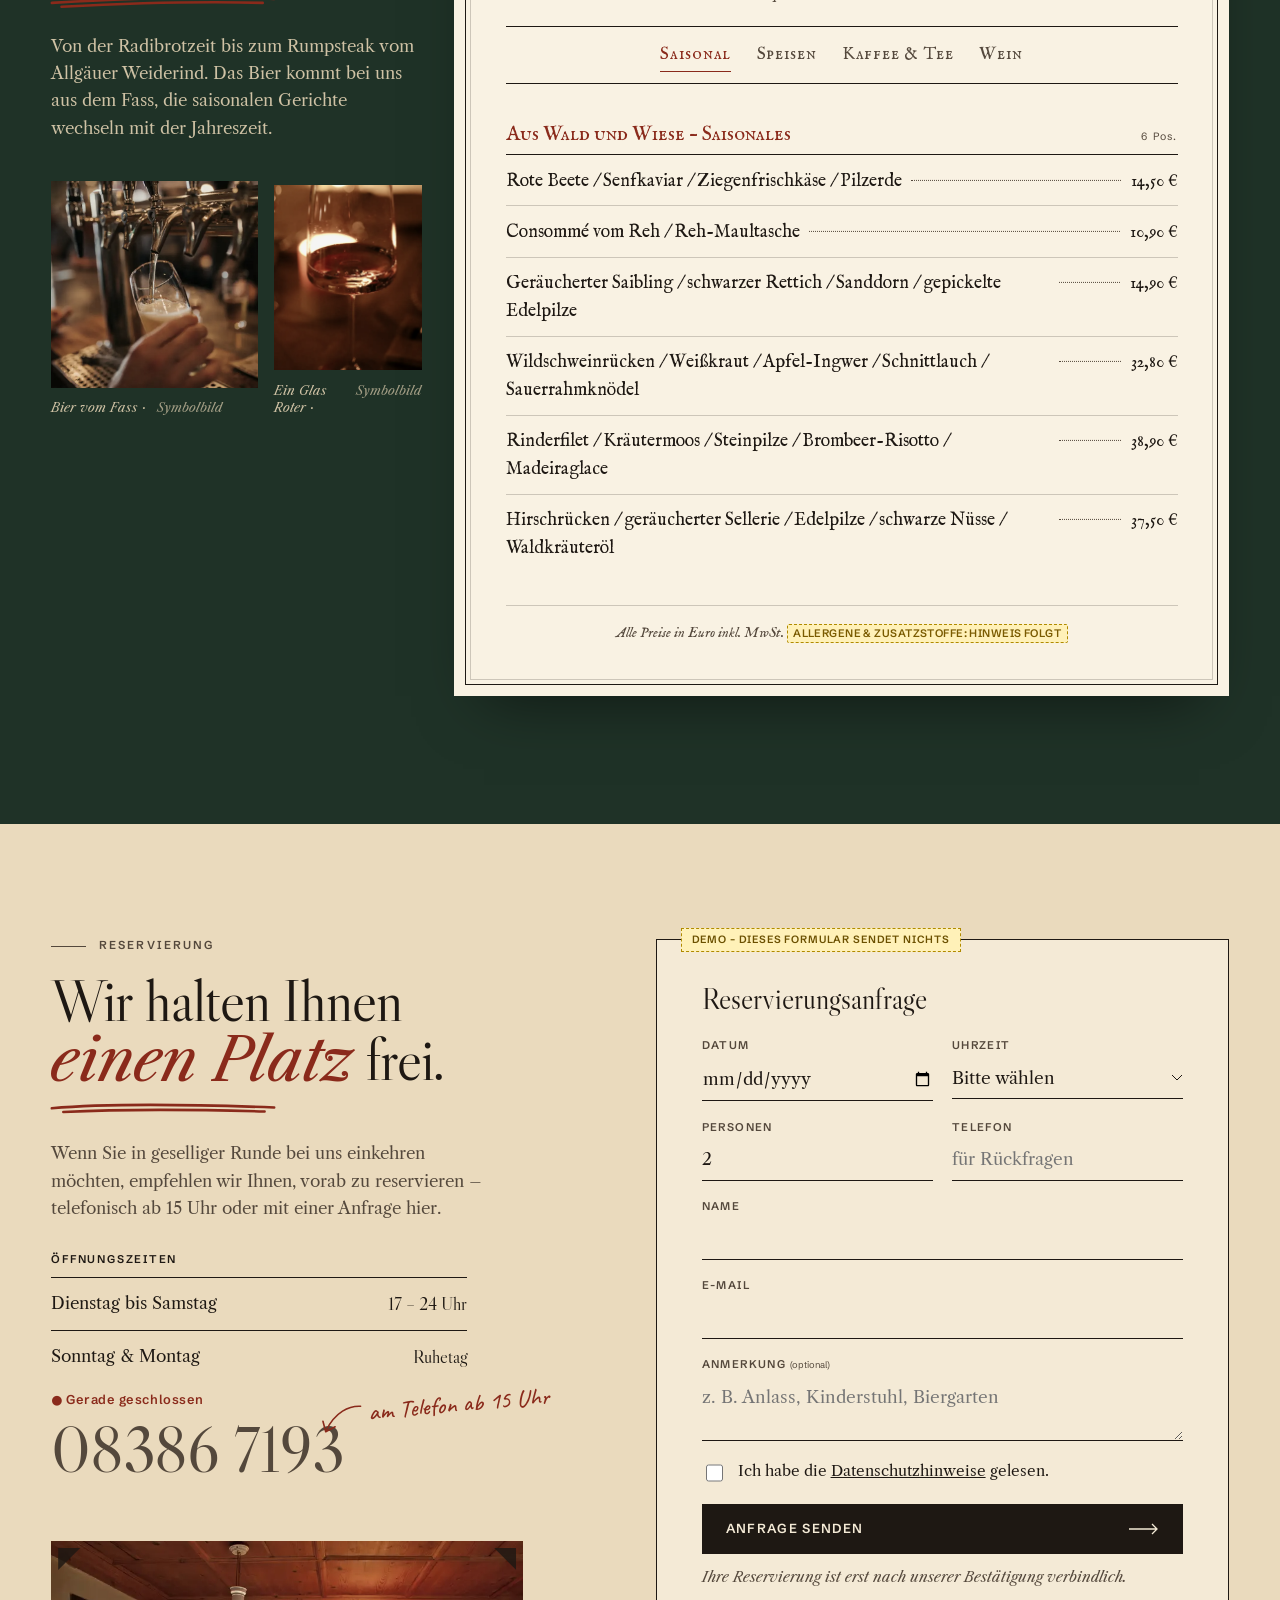
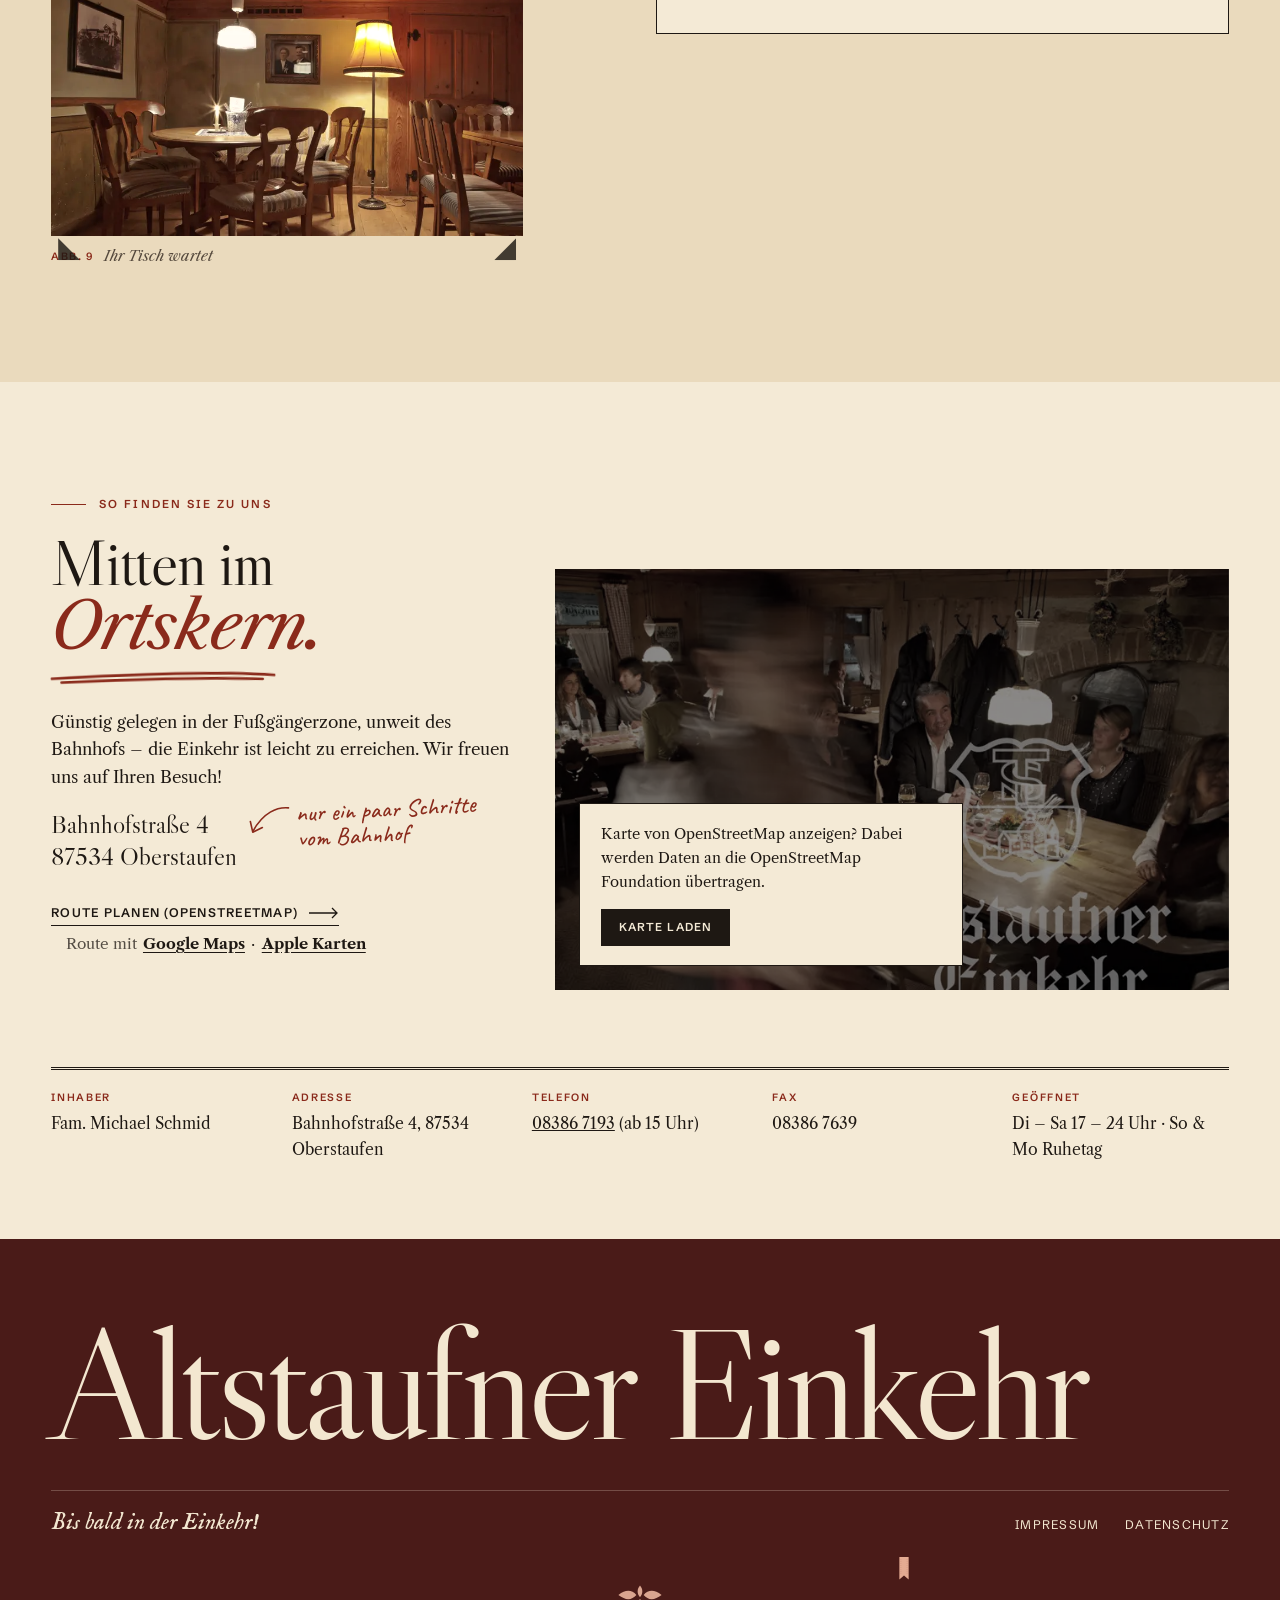
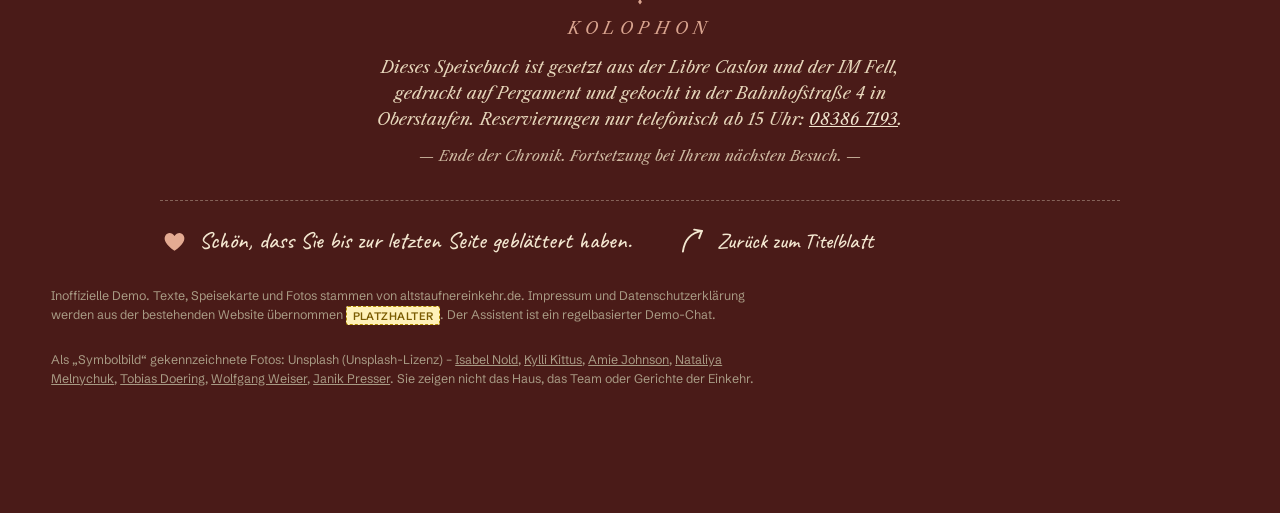
==== commit dbe251b6: "Demo-Vorschau" ====
--- a/index.html
+++ b/index.html
@@ -7,16 +7,14 @@
 <title>Altstaufner Einkehr – Wirtshaus im denkmalgeschützten Haus, Oberstaufen (Demo)</title>
 <meta name="description" content="Die Altstaufner Einkehr in Oberstaufen: bodenständige und niveauvolle Küche aus Bayern und dem Allgäu im denkmalgeschützten Haus. Regionale Bio-Produkte, Mitglied der Landzunge. Di–Sa ab 17 Uhr.">
 <meta name="theme-color" content="#f4ead6">
-<meta property="og:title" content="Altstaufner Einkehr – Oberstaufen">
-<meta property="og:image" content="img/home.webp">
-<link rel="icon" href="img/logo.png">
+<link rel="icon" href="img/favicon.svg" type="image/svg+xml">
+<link rel="alternate icon" href="img/logo.png">
 <link rel="preload" as="font" type="font/woff2" href="fonts/libre-caslon-display-latin-400-normal.woff2" crossorigin>
 <link rel="preload" as="image" href="img/home-800.webp">
-<link rel="stylesheet" href="css/fonts.css">
-<link rel="stylesheet" href="css/style.css">
-<link rel="stylesheet" href="chatbot/chatbot.css">
-<link rel="stylesheet" href="css/premium.css">
-<!--liebe--><link rel="stylesheet" href="css/liebe.css"><link rel="stylesheet" href="css/liebe-site.css"><!--/liebe-->
+<!--plus--><link rel="preload" href="fonts/libre-caslon-text-latin-400-normal.woff2" as="font" type="font/woff2" crossorigin><!--/plus-->
+<link rel="stylesheet" href="css/bundle.css">
+<link rel="stylesheet" href="chatbot/chatbot.css" media="print" onload="this.media='all'"><noscript><link rel="stylesheet" href="chatbot/chatbot.css"></noscript>
+<!--liebe--><!--/liebe-->
 
 <script>try{if(!matchMedia('(prefers-reduced-motion: reduce)').matches&&!sessionStorage.getItem('demo-intro'))document.documentElement.classList.add('intro-on')}catch(e){}</script>
 
@@ -28,6 +26,8 @@
 "openingHoursSpecification":[{"@type":"OpeningHoursSpecification","dayOfWeek":["Tuesday","Wednesday","Thursday","Friday","Saturday"],"opens":"17:00","closes":"24:00"}],
 "acceptsReservations":"True"}
 </script>
+<!--plus--><meta property="og:type" content="website"><meta property="og:locale" content="de_DE"><meta property="og:site_name" content="Altstaufner Einkehr"><meta property="og:title" content="Altstaufner Einkehr – Wirtshaus im denkmalgeschützten Haus, Oberstaufen (Demo)"><meta property="og:description" content="Die Altstaufner Einkehr in Oberstaufen: bodenständige und niveauvolle Küche aus Bayern und dem Allgäu im denkmalgeschützten Haus. Regionale Bio-Produkte, Mitglied der Landzunge. Di–Sa ab 17 Uhr."><meta property="og:url" content="https://ni1303.github.io/demo-altstaufner-einkehr/"><meta property="og:image" content="https://ni1303.github.io/demo-altstaufner-einkehr/img/og.jpg"><meta property="og:image:width" content="1200"><meta property="og:image:height" content="630"><meta property="og:image:alt" content="Altstaufner Einkehr – Wirtshaus im denkmalgeschützten Haus in Oberstaufen (Demo-Entwurf)"><meta name="twitter:card" content="summary_large_image"><link rel="apple-touch-icon" href="img/apple-touch-icon.png"><meta name="theme-color" content="#3a1512"><link rel="stylesheet" href="css/plus.css" media="print" onload="this.media='all'"><noscript></noscript><!--/plus-->
+<!--plus--><style>.pl-vn-btn{margin-left:.7rem;padding:.25rem .7rem;border:1px solid currentColor;border-radius:999px;background:transparent;color:inherit;font:inherit;font-size:.92em;font-weight:600;cursor:pointer;white-space:nowrap}</style><!--/plus-->
 </head>
 <body data-fx>
 <svg width="0" height="0" style="position:absolute" aria-hidden="true" focusable="false">
@@ -41,7 +41,7 @@
   <button class="intro-skip" type="button">Überspringen</button>
 </div>
 <div class="folio-ind" data-chapter-ind aria-hidden="true"><span class="fi-no">Kapitel <b data-ch-no>I</b></span><span class="fi-l" data-ch-label>Das Haus</span><span class="fi-bar"></span></div>
-<div class="demo-banner" role="note"><strong>Entwurf · Demo-Version</strong> für ein Redesign-Angebot – keine offizielle Seite der Altstaufner Einkehr. Formulare senden nichts.</div>
+<div class="demo-banner" role="note"><strong>Entwurf · Demo-Version</strong> für ein Redesign-Angebot – keine offizielle Seite der Altstaufner Einkehr. Formulare senden nichts.<!--plus--><button type="button" class="pl-vn-btn" aria-haspopup="dialog"><span aria-hidden="true">◐</span> Vorher / Nachher</button><!--/plus--></div>
 
 <header class="mast" id="top">
   <a class="mast-brand" href="#top" aria-label="Altstaufner Einkehr – zum Seitenanfang">
@@ -113,7 +113,7 @@
   <div class="story-grid">
     <div class="story-media" aria-hidden="true">
       <div class="story-frame">
-        <img data-scene class="active" src="img/home-800.webp" alt="" width="800" height="500" loading="lazy">
+        <img fetchpriority="high" data-scene class="active" src="img/home-800.webp" alt="" width="800" height="500">
         <img data-scene src="img/restaurant-800.webp" alt="" width="800" height="500" loading="lazy">
         <img data-scene src="img/hauptspeisen-800.webp" alt="" width="800" height="500" loading="lazy">
         <img data-scene src="img/kontakt-800.webp" alt="" width="800" height="500" loading="lazy">
@@ -437,5 +437,6 @@
 <script src="js/premium.js" defer></script>
 <script src="chatbot/chatbot.js" data-kb="chatbot/kb.json" defer></script>
 <!--liebe--><script type="application/json" id="liebe-cfg">{"underline": [{"sel": ".story-head h2, #umland-h, .saison h2, .karte h2, .reserve-text h2, .anfahrt-text h2", "style": "scribble"}], "notes": [{"at": ".story-head", "text": "steht unter Denkmalschutz!", "arrow": "dl", "rot": -4, "css": {"right": "4%", "top": "-.4rem"}}, {"at": ".reserve-text .big-phone", "text": "am Telefon ab 15&nbsp;Uhr", "arrow": "dl", "m": "inline", "rot": -5, "css": {"left": "16.5rem", "top": "-1.5rem"}}, {"at": ".anfahrt-text .addr", "text": "nur ein paar Schritte vom Bahnhof", "arrow": "dl", "m": "inline", "rot": -3, "css": {"left": "12rem", "top": "-.6rem"}}], "frames": [{"sel": ".strip-track figure > a, .reserve-photo", "kind": "corners"}], "lift": ".strip-track figure", "squish": ".cta, .nav-cta, .mobile-bar a", "burst": {"sel": ".cta, .nav-cta, a[href^='tel:'], .mobile-bar a", "shape": "heart", "colors": ["#8a2a1b", "#e4ab92", "#c46b4f"], "n": 7}, "egg": {"at": ".kolophon", "type": "bookmark", "label": "Lesezeichen einlegen", "hint": "Lesezeichen einlegen", "svg": "<svg width='38' height='80' viewBox='0 0 30 62' aria-hidden='true'><path d='M3 0h24v58L15 48 3 58z' fill='#e4ab92'/><path d='M7 6v38M23 6v38' stroke='#b9786a' stroke-width='1' stroke-dasharray='2 3'/><\/svg>", "msg": "Lesezeichen gesetzt – wir freuen uns auf das nächste Kapitel mit Ihnen!", "css": {"top": "-1.6rem", "right": "-1rem"}}, "foot": {"at": ".foot", "after": ".kolophon", "text": "Schön, dass Sie bis zur letzten Seite geblättert haben.", "top": "Zurück zum Titelblatt", "shape": "heart"}, "texture": "paper"}</script><script src="js/liebe.js" defer></script><!--/liebe-->
+<!--plus--><script type="application/json" id="plus-cfg">{"address": "Altstaufner Einkehr, Bahnhofstraße 4, 87534 Oberstaufen", "vorher": {"d": "img/demo/vorher-d.webp", "m": "img/demo/vorher-m.webp", "nd": "img/demo/nachher-d.webp", "nm": "img/demo/nachher-m.webp", "src": "Bisher: Startseite altstaufnereinkehr.de, Bildschirmfoto vom 29.10.2026. Dieser Hinweis ist nur Teil der Demo und verschwindet mit dem Demo-Banner."}}</script><script src="js/plus.js" defer></script><!--/plus-->
 </body>
 </html>
--- a/css/bundle.css
+++ b/css/bundle.css
@@ -0,0 +1,665 @@
+/* css/fonts.css */
+@font-face{font-family:'Caslon Display';src:url(../fonts/libre-caslon-display-latin-400-normal.woff2) format('woff2');font-weight:400;font-style:normal;font-display:swap}
+@font-face{font-family:'Caslon';src:url(../fonts/libre-caslon-text-latin-400-normal.woff2) format('woff2');font-weight:400;font-style:normal;font-display:swap}
+@font-face{font-family:'Caslon';src:url(../fonts/libre-caslon-text-latin-400-italic.woff2) format('woff2');font-weight:400;font-style:italic;font-display:swap}
+@font-face{font-family:'Caslon';src:url(../fonts/libre-caslon-text-latin-700-normal.woff2) format('woff2');font-weight:700;font-style:normal;font-display:swap}
+@font-face{font-family:'Fell';src:url(../fonts/im-fell-english-latin-400-normal.woff2) format('woff2');font-weight:400;font-style:normal;font-display:swap}
+@font-face{font-family:'Fell';src:url(../fonts/im-fell-english-latin-400-italic.woff2) format('woff2');font-weight:400;font-style:italic;font-display:swap}
+@font-face{font-family:'Fell SC';src:url(../fonts/im-fell-english-sc-latin-400-normal.woff2) format('woff2');font-weight:400;font-style:normal;font-display:swap}
+@font-face{font-family:'Schibsted';src:url(../fonts/schibsted-grotesk-latin-400-normal.woff2) format('woff2');font-weight:400;font-style:normal;font-display:swap}
+@font-face{font-family:'Schibsted';src:url(../fonts/schibsted-grotesk-latin-600-normal.woff2) format('woff2');font-weight:600;font-style:normal;font-display:swap}
+
+/* css/style.css */
+/* Altstaufner Einkehr · „Wirtshaus-Magazin“ – Papier, Druckerschwärze, Ochsenblut */
+:root{
+  --paper:#f2ebdd; --paper-2:#e8dec9; --ink:#1e1813; --ink-2:#54483c; --red:#8a2a1b; --rule:rgba(30,24,19,.2);
+  --night:#17120e; --cream:#efe4cf;
+  --display:'Caslon Display','Libre Caslon Display',Georgia,serif; --serif:'Caslon',Georgia,serif;
+  --fell:'Fell',Georgia,serif; --fellsc:'Fell SC',Georgia,serif; --ui:'Schibsted',system-ui,sans-serif;
+  --pad:clamp(1.2rem,4vw,4rem); --ease:cubic-bezier(.2,.7,.1,1);
+}
+*,*::before,*::after{box-sizing:border-box}
+html{-webkit-text-size-adjust:100%;scroll-behavior:smooth;scroll-padding-top:72px}
+body{margin:0;background:var(--paper);color:var(--ink);font:400 1.06rem/1.62 var(--serif);text-rendering:optimizeLegibility;-webkit-font-smoothing:antialiased}
+body::after{content:"";position:fixed;inset:0;pointer-events:none;z-index:60;opacity:.32;mix-blend-mode:multiply;
+  background-image:url("data:image/svg+xml,%3Csvg xmlns='http://www.w3.org/2000/svg' width='180' height='180'%3E%3Cfilter id='n'%3E%3CfeTurbulence type='fractalNoise' baseFrequency='.9' numOctaves='3' stitchTiles='stitch'/%3E%3CfeColorMatrix values='0 0 0 0 .2 0 0 0 0 .15 0 0 0 0 .1 0 0 0 .55 0'/%3E%3C/filter%3E%3Crect width='100%25' height='100%25' filter='url(%23n)'/%3E%3C/svg%3E")}
+img{max-width:100%;height:auto;display:block}
+a{color:inherit}
+h1,h2,h3{font-weight:400;margin:0}
+em{font-family:var(--serif);font-style:italic;color:var(--red)}
+p{margin:0 0 1em}
+main{overflow-x:clip}
+:focus-visible{outline:2px solid var(--red);outline-offset:3px}
+.sr-only{position:absolute;width:1px;height:1px;overflow:hidden;clip:rect(0 0 0 0);white-space:nowrap}
+.ph{display:inline-block;font:600 .68rem/1.3 var(--ui);letter-spacing:.04em;text-transform:uppercase;color:#7a5b00;background:#fff1b8;border:1px dashed #b08a00;padding:.15em .5em;border-radius:2px;vertical-align:middle}
+.demo-banner{background:var(--ink);color:var(--cream);font:400 .78rem/1.4 var(--ui);text-align:center;padding:.5rem 1rem;position:relative;z-index:41}
+.demo-banner strong{color:#fff;font-weight:600}
+.kicker{font:600 .72rem/1.2 var(--ui);letter-spacing:.18em;text-transform:uppercase;color:var(--red);margin:0 0 1.2rem;display:flex;align-items:center;gap:.8rem}
+.kicker::before{content:"";width:2.2rem;height:1px;background:currentColor}
+.kicker.light{color:#d9a48f}
+
+/* Kopf */
+.mast{position:sticky;top:0;z-index:40;display:flex;align-items:center;justify-content:space-between;gap:1rem;padding:.7rem var(--pad);background:rgba(242,235,221,.94);border-bottom:1px solid var(--rule);backdrop-filter:saturate(1.2)}
+.mast-brand{display:flex;align-items:center;gap:.7rem;text-decoration:none;font:400 1.25rem/1 var(--display);letter-spacing:.01em}
+.mast-brand img{width:36px}
+.nav ul{list-style:none;margin:0;padding:0;display:flex;gap:2rem;align-items:center}
+.nav a{font:500 .82rem/1 var(--ui);letter-spacing:.06em;text-decoration:none;padding:.4rem 0;background:linear-gradient(currentColor,currentColor) 0 100%/0 1px no-repeat;transition:background-size .4s var(--ease)}
+.nav a:hover{background-size:100% 1px}
+.nav .nav-cta{border:1px solid var(--ink);padding:.6rem 1rem;background:none}
+.nav .nav-cta:hover{background:var(--ink);color:var(--paper)}
+.nav-toggle{display:none;background:none;border:0;width:44px;height:44px;position:relative;cursor:pointer}
+.nav-toggle span:not(.sr-only){position:absolute;left:10px;right:10px;height:1.5px;background:var(--ink);transition:transform .3s}
+.nav-toggle span:nth-child(2){top:18px}.nav-toggle span:nth-child(3){top:26px}
+.nav-toggle[aria-expanded="true"] span:nth-child(2){transform:translateY(4px) rotate(45deg)}
+.nav-toggle[aria-expanded="true"] span:nth-child(3){transform:translateY(-4px) rotate(-45deg)}
+
+/* Titelseite */
+.cover{padding:0 var(--pad) clamp(3rem,7vw,6rem)}
+.folio{display:flex;justify-content:space-between;gap:1rem;font:500 .7rem/1 var(--ui);letter-spacing:.16em;text-transform:uppercase;color:var(--ink-2);padding:1rem 0;border-bottom:3px double var(--ink);margin-bottom:clamp(2rem,5vw,4.5rem)}
+.cover-grid{display:grid;grid-template-columns:repeat(12,1fr);column-gap:clamp(1rem,2vw,2rem);align-items:end;position:relative}
+.cover-text{grid-column:1/8;grid-row:1;padding-bottom:clamp(1rem,4vw,3rem);position:relative;z-index:2}
+.cover-title{font-family:var(--display);font-size:clamp(3.2rem,8.6vw,9.4rem);line-height:.9;letter-spacing:-.025em;margin:0 0 2rem;max-width:9.5ch}
+.cover-title em{letter-spacing:-.04em}
+.cover-lead{font-size:clamp(1.05rem,1.4vw,1.3rem);line-height:1.55;max-width:31rem;color:var(--ink-2);margin-left:clamp(0rem,6vw,6rem)}
+.cover-lead::first-letter{font-family:var(--display);float:left;font-size:3.7em;line-height:.8;padding:.06em .1em 0 0;color:var(--red)}
+.cover-actions{display:flex;flex-wrap:wrap;align-items:center;gap:1.4rem 2.2rem;margin:2.2rem 0 0 clamp(0rem,6vw,6rem)}
+.cover-phone{margin:0;font-style:italic;color:var(--ink-2)}
+.cover-phone a{font-style:normal;font-family:var(--display);font-size:1.5rem;color:var(--ink);text-decoration:none;margin-left:.3rem}
+.cover-phone small{display:block;font:500 .68rem/1.4 var(--ui);letter-spacing:.1em;text-transform:uppercase;font-style:normal}
+.cover-photo{grid-column:7/13;grid-row:1;margin:0;position:relative}
+.cover-img{overflow:hidden;aspect-ratio:4/5;background:var(--paper-2)}
+.cover-img img{width:100%;height:112%;object-fit:cover;object-position:36% 50%;transform:translateY(var(--py,0)) scale(1.04)}
+figcaption{font:italic .88rem/1.4 var(--serif);color:var(--ink-2);margin-top:.7rem;display:flex;gap:.7rem}
+.fig-no{font:600 .66rem/1.9 var(--ui);letter-spacing:.14em;text-transform:uppercase;font-style:normal;color:var(--red);white-space:nowrap}
+.cover-ticket{position:absolute;z-index:3;right:clamp(1rem,4vw,3rem);top:-1.6rem;background:var(--paper);border:1px solid var(--ink);padding:.9rem 1.2rem;transform:rotate(3deg);box-shadow:4px 4px 0 var(--ink);display:grid;gap:.15rem;text-align:center;min-width:11rem}
+.t-label{font:600 .62rem/1 var(--ui);letter-spacing:.2em;text-transform:uppercase;color:var(--red)}
+.t-status{font:400 1.05rem/1.2 var(--display);color:#2e5a2a}
+.t-status.closed{color:var(--ink)}
+.t-small{font:italic .78rem/1.2 var(--serif);color:var(--ink-2)}
+
+.cta{display:inline-flex;align-items:center;gap:1rem;background:var(--ink);color:var(--paper);text-decoration:none;font:600 .82rem/1 var(--ui);letter-spacing:.1em;text-transform:uppercase;padding:1.15rem 1.5rem;border:0;cursor:pointer;transition:background .3s,transform .25s var(--ease)}
+.cta svg{width:30px;height:12px;transition:transform .4s var(--ease)}
+.cta:hover{background:var(--red)}
+.cta:hover svg{transform:translateX(6px)}
+.cta-full{width:100%;justify-content:space-between}
+.cta-small{padding:.8rem 1.1rem;font-size:.72rem}
+
+/* Laufband */
+.ticker{border-block:1px solid var(--ink);overflow:hidden;background:var(--paper-2);padding:.95rem 0}
+.ticker-track{display:flex;width:max-content;animation:tick 48s linear infinite}
+.ticker p{display:flex;align-items:center;gap:1.6rem;margin:0;padding-right:1.6rem;font:italic 1.2rem/1 var(--serif);white-space:nowrap}
+.ticker svg{width:30px;height:15px;color:var(--red);flex:none}
+@keyframes tick{to{transform:translateX(-50%)}}
+.ticker:hover .ticker-track{animation-play-state:paused}
+
+/* Erzählung */
+.story{padding:clamp(4rem,10vw,9rem) var(--pad)}
+.story-head{display:grid;grid-template-columns:repeat(12,1fr);margin-bottom:clamp(2.5rem,6vw,5rem)}
+.story-head .kicker{grid-column:1/-1}
+.story-head h2{grid-column:1/10;font:400 clamp(2.4rem,5.4vw,5.4rem)/.98 var(--display);letter-spacing:-.02em}
+.story-grid{display:grid;grid-template-columns:repeat(12,1fr);column-gap:2rem}
+.story-media{grid-column:1/7}
+.story-frame{position:sticky;top:110px;aspect-ratio:4/5;overflow:hidden;background:var(--ink)}
+.story-frame img{position:absolute;inset:0;width:100%;height:100%;object-fit:cover;opacity:0;transform:scale(1.08);transition:opacity 1s var(--ease),transform 1.6s var(--ease)}
+.story-frame img.active{opacity:1;transform:none}
+.story-steps{grid-column:8/13;list-style:none;margin:0;padding:12vh 0 18vh}
+.story-steps li{min-height:62vh;display:flex;flex-direction:column;justify-content:center;opacity:.28;transition:opacity .6s}
+.story-steps li.active{opacity:1}
+.num{font:400 clamp(3rem,6vw,5.5rem)/1 var(--display);color:var(--red)}
+.story-steps h3{font:400 clamp(1.8rem,2.8vw,2.6rem)/1.1 var(--display);margin:.4rem 0 1rem;padding-bottom:1rem;border-bottom:1px solid var(--rule)}
+.story-steps p{font-size:1.12rem;max-width:30rem}
+.quote{font-style:italic;color:var(--red)}
+.step-img{display:none}
+
+/* Saison */
+.saison{background:var(--night);color:var(--cream);padding:clamp(4rem,9vw,8rem) var(--pad);position:relative}
+.saison-grid{display:grid;grid-template-columns:repeat(12,1fr);column-gap:2rem;align-items:start}
+.saison-photo{grid-column:1/7;margin:0;position:relative;top:0}
+.saison-photo img{aspect-ratio:3/4;object-fit:cover;object-position:52% 60%;width:100%}
+.saison-photo figcaption{color:#b9ab95}
+.steam{position:absolute;inset:0 0 2.5rem;width:100%;height:calc(100% - 2.5rem);pointer-events:none}
+.saison-text{grid-column:8/13;padding-top:clamp(0rem,6vw,5rem)}
+.saison h2{font:400 clamp(3.4rem,7vw,7rem)/.9 var(--display);letter-spacing:-.02em;margin-bottom:2rem}
+.saison h2 em{color:#d9a48f}
+.letter{font-style:italic;font-size:1.14rem;color:#d8ccb7;max-width:30rem}
+.saison-list{margin:2.4rem 0}
+.saison .dish{border-color:rgba(239,228,207,.16)}
+.saison .dish-dots{border-color:rgba(239,228,207,.3)}
+.saison .dish-price{color:#e7b9a4}
+.signature{font-style:italic;color:#b9ab95}
+.signature span{display:block;font:400 1.9rem/1.2 var(--fell);font-style:italic;color:var(--cream);transform:rotate(-2deg);transform-origin:left;margin-top:.3rem}
+
+/* Gerichte (Buchdruck) */
+.dishes{list-style:none;margin:0;padding:0}
+.dish{display:grid;grid-template-columns:auto 1fr auto;align-items:baseline;gap:.6rem;padding:.72rem 0;border-bottom:1px solid var(--rule)}
+.dish:last-child{border-bottom:0}
+.dish-name{font:400 1.12rem/1.3 var(--fell)}
+.dish-desc{display:block;font:italic .92rem/1.4 var(--fell);color:var(--ink-2);margin-top:.15rem}
+.saison .dish-desc{color:#b9ab95}
+.dish-text{max-width:34rem}
+.dish-dots{border-bottom:1px dotted var(--ink-2);min-width:1.5rem;transform:translateY(-.3em)}
+.dish-price{font:400 1.06rem/1 var(--fell);white-space:nowrap;font-variant-numeric:oldstyle-nums}
+
+/* Speisekarte */
+.karte{padding:clamp(4rem,10vw,9rem) var(--pad);display:grid;grid-template-columns:repeat(12,1fr);column-gap:2rem;align-items:start}
+.karte-intro{grid-column:1/5;position:sticky;top:110px}
+.karte-intro h2{font:400 clamp(2.4rem,4.4vw,4.4rem)/1 var(--display);letter-spacing:-.02em;margin-bottom:1.6rem}
+.karte-intro p{color:var(--ink-2);max-width:24rem}
+.card-paper{grid-column:5/13;background:#f8f2e4;padding:clamp(1.5rem,4vw,4rem);position:relative;
+  box-shadow:0 1px 0 rgba(0,0,0,.04),0 30px 60px -30px rgba(40,25,10,.35);outline:1px solid var(--ink);outline-offset:-12px}
+.card-paper::before{content:"";position:absolute;inset:16px;border:1px solid var(--rule);pointer-events:none}
+.card-head{text-align:center;margin-bottom:1.6rem}
+.card-head .fl{width:56px;height:28px;color:var(--red)}
+.card-house{font:400 clamp(2rem,3.6vw,3.2rem)/1 var(--fellsc);margin:.4rem 0;letter-spacing:.02em;color:#24180f;text-shadow:0 1px 0 rgba(255,255,255,.6),0 0 .6px rgba(30,20,10,.6)}
+.card-sub{font:italic 1rem/1 var(--fell);color:var(--ink-2)}
+.tabs{display:flex;justify-content:center;flex-wrap:wrap;gap:.3rem 1.6rem;border-block:1px solid var(--ink);padding:.8rem 0;margin:0 0 2rem}
+.tabs button{background:none;border:0;cursor:pointer;font:400 1.1rem/1 var(--fellsc);color:var(--ink-2);padding:.4rem 0;letter-spacing:.04em;position:relative}
+.tabs button[aria-selected="true"]{color:var(--red)}
+.tabs button[aria-selected="true"]::after{content:"";position:absolute;left:0;right:0;bottom:-.1rem;height:1px;background:var(--red)}
+.panel.cols{columns:2;column-gap:3rem}
+.mgroup{break-inside:avoid;margin:0 0 1.6rem}
+.mgroup summary{list-style:none;cursor:pointer;display:flex;justify-content:space-between;align-items:baseline;gap:1rem;font:400 1.3rem/1.2 var(--fellsc);color:var(--red);padding:.4rem 0;border-bottom:1px solid var(--ink)}
+.mgroup summary::-webkit-details-marker{display:none}
+.mg-n{font:500 .66rem/1 var(--ui);letter-spacing:.12em;color:var(--ink-2)}
+.mg-n::after{content:" Pos."}
+.card-foot{text-align:center;font:italic .9rem/1.6 var(--fell);color:var(--ink-2);margin:2rem 0 0;padding-top:1rem;border-top:1px solid var(--rule)}
+.hover-preview{position:fixed;top:0;left:0;z-index:55;margin:0;width:260px;pointer-events:none;opacity:0;transition:opacity .3s;background:var(--paper);padding:8px 8px 6px;box-shadow:0 20px 40px -18px rgba(0,0,0,.5)}
+.hover-preview.on{opacity:1}
+.hover-preview img{aspect-ratio:4/3;object-fit:cover;width:100%}
+.hover-preview figcaption{margin:.4rem 0 0;font-size:.78rem}
+
+/* Reservierung */
+.reserve{background:var(--paper-2);padding:clamp(4rem,9vw,8rem) var(--pad);border-top:1px solid var(--ink)}
+.reserve-grid{display:grid;grid-template-columns:repeat(12,1fr);column-gap:2rem;align-items:start}
+.reserve-text{grid-column:1/6}
+.reserve h2{font:400 clamp(2.4rem,4.6vw,4.6rem)/1 var(--display);letter-spacing:-.02em;margin-bottom:1.6rem}
+.reserve-text>p{color:var(--ink-2);max-width:28rem}
+.hours{border-collapse:collapse;width:100%;max-width:26rem;margin:2rem 0 .6rem}
+.hours caption{text-align:left;font:600 .7rem/1 var(--ui);letter-spacing:.16em;text-transform:uppercase;padding-bottom:.7rem}
+.hours th,.hours td{padding:.7rem 0;border-top:1px solid var(--ink);text-align:left;font-weight:400}
+.hours td{text-align:right;font-family:var(--display);font-size:1.15rem}
+.live{font:600 .8rem/1 var(--ui);color:#2e5a2a;letter-spacing:.04em}
+.live.closed{color:var(--red)}
+.big-phone a{font:400 clamp(2.4rem,5vw,4.4rem)/1 var(--display);text-decoration:none;letter-spacing:-.02em;background:linear-gradient(var(--red),var(--red)) 0 100%/0 2px no-repeat;transition:background-size .5s var(--ease)}
+.big-phone a:hover{background-size:100% 2px}
+.res-form{grid-column:7/13;background:var(--paper);padding:clamp(1.4rem,3.5vw,3rem);border:1px solid var(--ink);position:relative}
+.demo-tag{position:absolute;top:-.75rem;left:1.5rem;background:#fff1b8;border:1px dashed #b08a00;color:#6b5000;font:600 .66rem/1 var(--ui);letter-spacing:.08em;text-transform:uppercase;padding:.35rem .6rem;margin:0}
+.form-title{font:400 1.8rem/1 var(--display);margin-bottom:1.6rem}
+.res-form label{display:block;font:600 .7rem/1.2 var(--ui);letter-spacing:.12em;text-transform:uppercase;color:var(--ink-2);margin-bottom:1.2rem}
+.res-form label small{text-transform:none;letter-spacing:0;font-weight:400}
+.res-form .row{display:grid;grid-template-columns:1fr 1fr;gap:1.2rem}
+.res-form input:not([type=checkbox]),.res-form select,.res-form textarea{display:block;width:100%;margin-top:.35rem;font:400 1.08rem/1.3 var(--serif);color:var(--ink);background:transparent;border:0;border-bottom:1px solid var(--ink);padding:.55rem 0;border-radius:0;-webkit-appearance:none;appearance:none}
+.res-form select{background:url("data:image/svg+xml,%3Csvg xmlns='http://www.w3.org/2000/svg' width='12' height='8'%3E%3Cpath d='M1 1l5 5 5-5' fill='none' stroke='%231e1813'/%3E%3C/svg%3E") right center no-repeat}
+.res-form input:focus,.res-form select:focus,.res-form textarea:focus{outline:0;border-bottom:2px solid var(--red)}
+.res-form .check{display:flex;gap:.7rem;align-items:flex-start;text-transform:none;letter-spacing:0;font:400 .95rem/1.4 var(--serif);color:var(--ink)}
+.res-form .check input{margin-top:.25rem;accent-color:var(--red);width:1.1rem;height:1.1rem}
+.invalid{border-bottom-color:var(--red)!important;background:rgba(138,42,27,.05)!important}
+.form-hint{font:italic .88rem/1.4 var(--serif);color:var(--ink-2);margin:.9rem 0 0}
+.form-msg{margin:.8rem 0 0;font:500 .9rem/1.4 var(--ui)}
+.form-msg:empty{display:none}
+.form-msg.ok{color:#2e5a2a;border-left:3px solid #2e5a2a;padding-left:.8rem}
+.form-msg.err{color:var(--red);border-left:3px solid var(--red);padding-left:.8rem}
+
+/* Anfahrt */
+.anfahrt{padding:clamp(4rem,9vw,8rem) var(--pad) clamp(3rem,6vw,5rem)}
+.anfahrt-grid{display:grid;grid-template-columns:repeat(12,1fr);column-gap:2rem;align-items:end}
+.anfahrt-text{grid-column:1/6;padding-bottom:1rem}
+.anfahrt h2{font:400 clamp(2.4rem,5vw,5rem)/1 var(--display);letter-spacing:-.02em;margin-bottom:1.6rem}
+.addr{font:400 1.6rem/1.25 var(--display)}
+.link-arrow{display:inline-flex;align-items:center;gap:.7rem;font:600 .78rem/1 var(--ui);letter-spacing:.1em;text-transform:uppercase;text-decoration:none;border-bottom:1px solid;padding-bottom:.4rem}
+.link-arrow svg{width:30px;height:12px}
+.map{grid-column:6/13;position:relative;aspect-ratio:16/10;overflow:hidden;background:var(--ink)}
+.map img{width:100%;height:100%;object-fit:cover;filter:grayscale(.6) brightness(.55)}
+.map iframe{position:absolute;inset:0;width:100%;height:100%;border:0;filter:sepia(.25)}
+.map-consent{position:absolute;left:1.5rem;bottom:1.5rem;right:1.5rem;max-width:24rem;background:var(--paper);padding:1.2rem 1.3rem;border:1px solid var(--ink)}
+.map-consent p{font-size:.92rem;margin-bottom:.9rem}
+.colophon{display:grid;grid-template-columns:repeat(5,1fr);gap:1.5rem;margin:clamp(3rem,6vw,5rem) 0 0;padding-top:1.4rem;border-top:3px double var(--ink)}
+.colophon dt{font:600 .66rem/1 var(--ui);letter-spacing:.16em;text-transform:uppercase;color:var(--red);margin-bottom:.5rem}
+.colophon dd{margin:0;font-size:.98rem}
+
+/* Fuß */
+.foot{background:var(--night);color:var(--cream);padding:clamp(3rem,6vw,5rem) var(--pad) 7rem;overflow:hidden}
+.foot-word{font:400 clamp(3rem,12.4vw,13rem)/.85 var(--display);letter-spacing:-.035em;margin:0 0 2.5rem;white-space:nowrap;color:var(--cream)}
+.foot-row{display:flex;justify-content:space-between;align-items:baseline;gap:1rem;flex-wrap:wrap;border-top:1px solid rgba(239,228,207,.25);padding-top:1.2rem}
+.foot-row p{font:italic 1.5rem/1 var(--fell);margin:0}
+.foot-row nav{display:flex;gap:1.6rem}
+.foot-row a{font:500 .78rem/1 var(--ui);letter-spacing:.1em;text-transform:uppercase;text-decoration:none}
+.foot-small{font:400 .78rem/1.5 var(--ui);color:#a89a84;max-width:46rem;margin-top:1.6rem}
+
+.mobile-bar{display:none}
+.lightbox{border:0;padding:0;background:transparent;max-width:92vw}
+.lightbox::backdrop{background:rgba(20,15,10,.88)}
+.lightbox img{max-height:80vh;width:auto}
+.lightbox figcaption{color:#eee}
+.lightbox button{position:fixed;background:var(--paper);border:0;width:44px;height:44px;font-size:1.4rem;cursor:pointer}
+.lb-close{top:1rem;right:1rem}.lb-prev{left:1rem;top:50%}.lb-next{right:1rem;top:50%}
+
+/* Effekte */
+.fx [data-split] .w{display:inline-block;overflow:hidden;padding:0 .04em .14em;margin:0 -.04em -.14em;vertical-align:top}
+.fx [data-split] .wi{display:inline-block;transform:translateY(110%) rotate(3deg);transform-origin:0 100%;transition:transform 1.1s var(--ease);transition-delay:calc(var(--ln,0) * 110ms)}
+.fx [data-split].in .wi{transform:none}
+.fx [data-reveal]{opacity:0;transform:translateY(22px);transition:opacity .9s var(--ease),transform .9s var(--ease)}
+.fx [data-reveal].in{opacity:1;transform:none}
+.fx [data-clip]{position:relative}
+.fx [data-clip]::after{content:"";position:absolute;inset:-1px;background:var(--clip-bg,var(--paper));transform-origin:50% 0;transition:transform 1.3s var(--ease);z-index:4;pointer-events:none}
+.fx [data-clip].in::after{transform:scaleY(0)}
+.saison{--clip-bg:var(--night)} .reserve{--clip-bg:var(--paper-2)}
+.fx-reduce [data-clip]::after{display:none}
+.fx-reduce [data-reveal],.fx-reduce [data-clip]{opacity:1;transform:none;clip-path:none;transition:none}
+@media (prefers-reduced-motion:reduce){
+  html{scroll-behavior:auto}
+  .ticker-track{animation:none}
+  .story-frame img{transition:none}
+  *{transition-duration:.01ms!important}
+}
+
+/* Mobil */
+@media (max-width:1000px){
+  .nav ul{gap:1.2rem}
+  .colophon{grid-template-columns:repeat(2,1fr)}
+}
+@media (max-width:860px){
+  html{scroll-padding-top:64px}
+  .nav-toggle{display:block}
+  .nav ul{display:none;position:absolute;left:0;right:0;top:100%;flex-direction:column;align-items:flex-start;gap:0;background:var(--paper);border-bottom:1px solid var(--ink);padding:.5rem var(--pad) 1.2rem}
+  .nav ul.open{display:flex}
+  .nav li{width:100%;border-bottom:1px solid var(--rule)}
+  .nav a{display:block;padding:1rem 0;font-size:1rem;background:none}
+  .nav .nav-cta{border:0;padding:1rem 0;color:var(--red)}
+  .folio span:nth-child(2){display:none}
+  .cover-grid,.story-grid,.saison-grid,.reserve-grid,.anfahrt-grid,.story-head{display:block}
+  .karte{display:block}
+  .cover-title{font-size:clamp(3rem,15vw,5rem);margin-bottom:1.4rem}
+  .cover-lead,.cover-actions{margin-left:0}
+  .cover-photo{margin:2.4rem calc(var(--pad) * -1) 0}
+  .cover-photo figcaption{padding:0 var(--pad)}
+  .cover-img{aspect-ratio:5/4}
+  .cover-ticket{position:relative;top:auto;right:auto;display:inline-grid;margin:-2.2rem 0 0 var(--pad);transform:rotate(-2deg)}
+  .story-media{display:none}
+  .story-steps{padding:0}
+  .story-steps li{min-height:0;opacity:1;margin-bottom:3.5rem}
+  .step-img{display:block;margin-top:1rem;aspect-ratio:4/3;object-fit:cover;width:100%}
+  .saison-photo{margin:0 calc(var(--pad) * -1) 2.5rem}
+  .saison-photo img{aspect-ratio:4/3}
+  .saison-photo figcaption{padding:0 var(--pad)}
+  .karte-intro{position:static;margin-bottom:2rem}
+  .card-paper{margin:0 calc(var(--pad) * -.5);outline-offset:-8px}
+  .card-paper::before{inset:11px}
+  .panel.cols{columns:1}
+  .mgroup:not([open]){margin-bottom:.4rem}
+  .mgroup summary::after{content:"+";font:400 1.4rem/1 var(--serif);color:var(--ink)}
+  .mgroup[open] summary::after{content:"–"}
+  .mg-n{margin-left:auto}
+  .res-form{margin-top:2.5rem}
+  .map{margin-top:2rem}
+  .foot{padding-bottom:6.5rem}
+  .mobile-bar{display:grid;grid-template-columns:1fr 1fr 1.4fr;position:fixed;left:0;right:0;bottom:0;z-index:45;background:var(--paper);border-top:1px solid var(--ink)}
+  .mobile-bar a{padding:1rem .5rem calc(1rem + env(safe-area-inset-bottom));text-align:center;font:600 .74rem/1 var(--ui);letter-spacing:.1em;text-transform:uppercase;text-decoration:none;border-right:1px solid var(--rule)}
+  .mobile-bar .primary{background:var(--ink);color:var(--paper);border:0}
+}
+@media (max-width:480px){
+  .res-form .row{grid-template-columns:1fr}
+  .colophon{grid-template-columns:1fr}
+  .dish{grid-template-columns:1fr auto}
+  .dish-dots{display:none}
+}
+
+/* Assistent im Stil der Karte */
+.cb-root .cb-launcher{border-radius:0;background:var(--ink);color:var(--paper);font:400 1.05rem/1 var(--serif);font-style:italic;box-shadow:4px 4px 0 var(--red);height:52px}
+.cb-root .cb-panel{border-radius:0;border:1px solid var(--ink);box-shadow:8px 8px 0 rgba(30,24,19,.85)}
+.cb-root .cb-head{background:var(--ink)}
+.cb-root .cb-bubble{border-radius:2px}
+.cb-root .cb-chip{border-radius:0}
+
+/* ---------- Runde 3b: Fotografie trägt ---------- */
+img{filter:sepia(.08) saturate(.94) contrast(1.02)}
+img.stock{filter:sepia(.28) saturate(.78) contrast(1.04) brightness(.96)}
+.mast img,.cb-root img{filter:none}
+figcaption i{font-style:italic;opacity:.75}
+
+/* Bildstrecke */
+.strip{padding:clamp(3rem,7vw,6rem) 0 clamp(2rem,4vw,3rem);border-bottom:1px solid var(--rule)}
+.strip-head{display:flex;justify-content:space-between;align-items:baseline;padding:0 var(--pad);margin-bottom:1.4rem}
+.strip-head .kicker{margin:0}
+.strip-note{margin:0;font:italic .9rem/1 var(--serif);color:var(--ink-2);display:flex;gap:.6rem;align-items:center}
+.strip-note svg{width:30px;height:12px;color:var(--red)}
+.strip-track{display:flex;gap:clamp(1rem,2.4vw,2rem);overflow-x:auto;padding:0 var(--pad) 1.2rem;scroll-snap-type:x proximity;scrollbar-width:thin;scrollbar-color:var(--ink) transparent;cursor:grab;align-items:flex-start;overscroll-behavior-x:contain}
+.strip-track.dragging{cursor:grabbing;scroll-snap-type:none}
+.strip-track.dragging a{pointer-events:none}
+.strip-track figure{margin:0;flex:0 0 clamp(16rem,34vw,30rem);scroll-snap-align:start}
+.strip-track figure:nth-child(even){margin-top:clamp(1.5rem,5vw,4.5rem)}
+.strip-track .s-tall{flex-basis:clamp(13rem,24vw,21rem)}
+.strip-track a{display:block;overflow:hidden;background:var(--paper-2)}
+.strip-track img{width:100%;aspect-ratio:3/2;object-fit:cover;transition:transform 1.2s var(--ease)}
+.strip-track .s-tall img{aspect-ratio:4/5}
+.strip-track a:hover img{transform:scale(1.045)}
+.strip-track img{-webkit-user-drag:none;user-select:none}
+
+/* Umland */
+.umland{padding:0 0 clamp(4rem,9vw,8rem)}
+.u-hero{margin:0;position:relative;overflow:hidden;height:clamp(22rem,62vw,44rem)}
+.u-hero img{width:100%;height:118%;object-fit:cover;object-position:50% 60%;transform:translateY(var(--py,0))}
+.u-hero figcaption{position:absolute;right:var(--pad);bottom:1rem;margin:0;color:#f6efe2;text-shadow:0 1px 8px rgba(0,0,0,.5)}
+.u-grid{display:grid;grid-template-columns:repeat(12,1fr);column-gap:2rem;padding:0 var(--pad);margin-top:calc(-1 * clamp(4rem,9vw,8rem));position:relative}
+.u-text{grid-column:1/7;background:var(--paper);padding:clamp(1.6rem,4vw,3.5rem) clamp(1.4rem,3vw,3rem) 0 0;padding-left:0;box-shadow:-40vw 0 0 var(--paper)}
+.u-text h2{font:400 clamp(2.4rem,5vw,5rem)/.98 var(--display);letter-spacing:-.02em;margin-bottom:1.6rem}
+.u-lead{max-width:34rem;color:var(--ink-2)}
+.u-facts{list-style:none;padding:0;margin:2rem 0 0;max-width:30rem}
+.u-facts li{padding:.8rem 0;border-top:1px solid var(--ink);font-style:italic;color:var(--ink-2)}
+.u-facts b{font:400 1.15rem/1.2 var(--display);font-style:normal;color:var(--ink);margin-right:.3rem}
+.u-grid figure{margin:0}
+.u-grid img{width:100%;object-fit:cover}
+.u-a{grid-column:8/13;margin-top:clamp(5rem,12vw,11rem)!important}
+.u-a img{aspect-ratio:4/5}
+.u-b{grid-column:2/6;margin-top:clamp(2rem,5vw,4rem)!important}
+.u-b img{aspect-ratio:3/2}
+.u-c{grid-column:7/11;margin-top:clamp(-6rem,-6vw,-2rem)!important}
+.u-c img{aspect-ratio:3/2}
+
+/* Saison: Pilze als zweites Blatt */
+.saison-photo{z-index:1;grid-row:1}
+.saison-pilz{grid-column:4/8;grid-row:2;margin:-5rem 0 0;position:relative;z-index:2;border:10px solid var(--night)}
+.saison-pilz img{aspect-ratio:3/2;object-fit:cover;width:100%}
+.saison-pilz figcaption{color:#9b8f7c;font-size:.8rem}
+.saison-text{grid-row:1/3}
+
+/* Karte: Bilder unter dem Intro */
+.intro-pics{display:grid;grid-template-columns:1.4fr 1fr;gap:1rem;margin-top:2.4rem;align-items:end}
+.intro-pics figure{margin:0}
+.intro-pics img{width:100%;aspect-ratio:4/5;object-fit:cover}
+.intro-pics figure:first-child img{aspect-ratio:1}
+.intro-pics figcaption{font-size:.78rem}
+
+/* Reservieren: Foto */
+.reserve-text{grid-row:1}
+.reserve-photo{grid-column:1/6;grid-row:2;margin:2.6rem 0 0;overflow:hidden}
+.reserve-photo img{width:100%;aspect-ratio:16/10;object-fit:cover}
+.res-form{grid-row:1/3}
+.credits a{color:inherit}
+
+@media (max-width:860px){
+  .u-grid{display:block;margin-top:-3rem}
+  .u-text{padding:1.6rem 1.2rem 0;margin:0 -1.2rem;box-shadow:none}
+  .u-a,.u-b,.u-c{margin-top:1.6rem!important}
+  .u-a{width:78%;margin-left:auto!important}
+  .u-b{width:86%}
+  .u-c{width:70%;margin-left:auto!important;margin-top:-2.5rem!important;border:8px solid var(--paper)}
+  .saison-pilz{width:62%;margin:-1.5rem 0 2rem auto}
+  .intro-pics{max-width:32rem}
+  .karte-intro{position:static}
+  .reserve-photo{margin-top:2rem}
+}
+
+/* ===== Branchenfarben (Runde 4): Einkehr = Pergament, Holz, Wald, Burgunder – warm & appetitlich, nichts Kaltes ===== */
+:root{--paper:#f4ead6;--paper-2:#eadabd;--night:#2b1c13;--cream:#f3e7d0;--forest:#1f3227;--burgundy:#4a1b18;--wheat:#eedfc3}
+.mast{background:rgba(244,234,214,.95)}
+.strip{background:var(--paper-2)}
+.umland{--paper:var(--wheat);background:var(--wheat)}
+.saison{background:var(--night)} /* Holzstube */
+.karte{--ink:#f3e7d0;--ink-2:#cfc2a5;--rule:rgba(243,231,208,.24);--red:#e4ab92;--paper:var(--forest);background:var(--forest);color:var(--ink)}
+.karte .card-paper{--ink:#1e1813;--ink-2:#54483c;--rule:rgba(30,24,19,.2);--red:#8a2a1b;--paper:#f4ead6;color:var(--ink);background:#f9f2e3;box-shadow:0 30px 60px -30px rgba(0,0,0,.55)}
+.reserve{border-top:0}
+.foot{background:var(--burgundy)}
+
+/* css/premium.css */
+/* ===== Premium-Schicht (Runde 5): „Wirtshaus-Chronik & Speisebuch“ ===== */
+/* --- Intro: Buchdeckel aus Burgunder-Leder klappt auf --- */
+.intro{display:none}
+html.intro-on .intro{display:block;position:fixed;inset:0;z-index:1000;perspective:1600px;cursor:pointer;animation:introFailsafe .01s 4s forwards}
+@keyframes introFailsafe{to{visibility:hidden;pointer-events:none}}
+.intro-deckel{position:absolute;top:0;bottom:0;width:50.5%;background:radial-gradient(120% 90% at 50% 40%,#5a2420,#3a1512 70%,#2a0f0d);transition:transform .7s cubic-bezier(.7,0,.25,1)}
+.intro-l{left:0;transform-origin:0 50%;box-shadow:inset -18px 0 30px -20px rgba(0,0,0,.6)}
+.intro-r{right:0;transform-origin:100% 50%;box-shadow:inset 18px 0 30px -20px rgba(0,0,0,.6)}
+.intro-deckel::after{content:"";position:absolute;inset:22px;border:1px solid rgba(217,183,122,.45);outline:1px solid rgba(217,183,122,.2);outline-offset:6px}
+.intro-l::after{right:-1px}.intro-r::after{left:-1px}
+.intro-schrift{position:absolute;inset:0;display:flex;flex-direction:column;align-items:center;justify-content:center;gap:1rem;color:#d9b77a;text-align:center;padding:2rem;transition:opacity .35s}
+.intro-schrift svg{width:64px;height:32px;opacity:0;animation:inF .6s .1s forwards}
+.intro-schrift .i1{font:400 clamp(2.4rem,7vw,5.6rem)/.95 var(--display);letter-spacing:-.01em;opacity:0;transform:translateY(12px);animation:inF .8s .25s cubic-bezier(.2,.7,.2,1) forwards}
+.intro-schrift .i2{font:400 .78rem/1 var(--ui);letter-spacing:.32em;text-transform:uppercase;opacity:0;animation:inF .7s .55s forwards}
+@keyframes inF{to{opacity:1;transform:none}}
+.intro-skip{position:absolute;right:1.4rem;bottom:1.4rem;background:none;border:1px solid rgba(217,183,122,.5);color:#e9d3a6;font:500 .72rem/1 var(--ui);letter-spacing:.16em;text-transform:uppercase;padding:.7rem 1rem;cursor:pointer}
+.intro-skip:hover,.intro-skip:focus-visible{background:rgba(217,183,122,.15);outline:none}
+html.intro-out .intro-schrift,html.intro-out .intro-skip{opacity:0}
+html.intro-out .intro-l{transform:rotateY(-96deg)}
+html.intro-out .intro-r{transform:rotateY(96deg)}
+html.intro-out .intro{pointer-events:none}
+
+/* --- Titelblatt: vollflächiges Haus + gesetztes Titelblatt aus Pergament --- */
+.titel{position:relative;min-height:min(calc(100svh - 96px),56rem);display:grid;grid-template-columns:repeat(12,minmax(0,1fr));align-items:center;padding:clamp(2rem,5vw,4.5rem) var(--pad);overflow:hidden;isolation:isolate}
+.titel-bild{position:absolute;inset:0;margin:0;z-index:-1;background:var(--night)}
+.titel-bild img{width:100%;height:112%;object-fit:cover;object-position:62% 45%;transform:translateY(var(--py,0));animation:kenBurns 14s ease-out both}
+@keyframes kenBurns{from{transform:scale(1.08)}to{transform:scale(1)}}
+.titel-bild::after{content:"";position:absolute;inset:0;background:linear-gradient(90deg,rgba(43,28,19,.55),rgba(43,28,19,.05) 60%)}
+.titel-satz{grid-column:1/7;position:relative;background:var(--paper);padding:clamp(2rem,4vw,3.6rem) clamp(1.6rem,3.4vw,3.4rem);text-align:center;box-shadow:0 40px 80px -40px rgba(20,10,5,.7),0 2px 0 rgba(0,0,0,.05)}
+.titel-satz::before{content:"";position:absolute;inset:12px;border:1px solid var(--rule);outline:3px double rgba(30,24,19,.28);outline-offset:-8px;pointer-events:none}
+.titel-ober{display:flex;justify-content:center;align-items:center;gap:.9rem;margin:0 0 1.4rem;font:400 .74rem/1 var(--ui);letter-spacing:.34em;text-transform:uppercase;color:var(--red)}
+.titel-ober svg{width:34px;height:17px;color:var(--red)}
+.titel-name{font:400 clamp(3rem,6.6vw,6.8rem)/.9 var(--display);letter-spacing:-.025em;margin:0 auto .8rem;max-width:8ch}
+.titel-unter{font:italic 400 clamp(1.3rem,2.1vw,1.9rem)/1.2 var(--serif);margin:0 0 1.4rem;color:var(--ink)}
+.titel-lead{max-width:30rem;margin:0 auto 1.8rem;color:var(--ink-2);font-size:1.04rem;line-height:1.6;padding-top:1.2rem;border-top:1px solid var(--rule)}
+.titel-actions{display:flex;flex-wrap:wrap;justify-content:center;align-items:center;gap:1rem 1.8rem}
+.titel-phone{margin:0;font-style:italic;color:var(--ink-2);text-align:left}
+.titel-phone a{font:400 1.45rem/1 var(--display);font-style:normal;color:var(--ink);text-decoration:none;margin-left:.3rem;background:linear-gradient(var(--red),var(--red)) 0 100%/0 1px no-repeat;transition:background-size .4s var(--ease)}
+.titel-phone a:hover{background-size:100% 1px}
+.titel-phone small{display:block;font:500 .66rem/1.4 var(--ui);letter-spacing:.1em;text-transform:uppercase;font-style:normal}
+.titel-ticket{top:clamp(1.4rem,4vw,3rem);right:clamp(1rem,4vw,3rem)}
+.titel-impressum{position:absolute;left:var(--pad);right:var(--pad);bottom:1rem;display:flex;justify-content:space-between;gap:1rem;margin:0;font:400 .66rem/1.3 var(--ui);letter-spacing:.16em;text-transform:uppercase;color:#f3e7d0;text-shadow:0 1px 8px rgba(0,0,0,.7)}
+.titel-impressum span:first-child{visibility:hidden}
+
+/* --- Kapitel-Folio (Desktop): wie ein Kolumnentitel im Buch --- */
+.folio-ind{position:fixed;left:clamp(1rem,1.6vw,1.6rem);bottom:1.4rem;z-index:30;display:flex;flex-direction:column;gap:.25rem;padding:.7rem .9rem .8rem;background:rgba(244,234,214,.94);border:1px solid var(--rule);box-shadow:0 10px 24px -16px rgba(0,0,0,.5);opacity:0;transform:translateY(10px);transition:opacity .4s,transform .4s var(--ease);pointer-events:none;min-width:11rem}
+.folio-ind.show{opacity:1;transform:none}
+.folio-ind.over-hero{opacity:0;transform:translateY(10px)}
+.fi-no{font:500 .62rem/1 var(--ui);letter-spacing:.22em;text-transform:uppercase;color:var(--red)}
+.fi-no b{font:400 .9rem/1 var(--display);letter-spacing:.04em;margin-left:.2rem}
+.fi-l{font:italic 1rem/1.15 var(--serif);color:var(--ink)}
+.fi-bar{height:1px;background:var(--rule);position:relative;margin-top:.35rem}
+.fi-bar::after{content:"";position:absolute;left:0;top:0;bottom:0;width:calc(var(--sp,0) * 100%);background:var(--red)}
+
+/* --- Kolophon im Footer --- */
+.kolophon{max-width:34rem;margin:3rem auto 1rem;text-align:center;color:#e6d6ba}
+.kolophon svg{width:48px;height:24px;color:#d9a48f}
+.k-titel{font:500 .7rem/1 var(--ui);letter-spacing:.34em;text-transform:uppercase;color:#d9a48f;margin:.6rem 0 1rem}
+.kolophon p{font:italic 1.02rem/1.6 var(--serif);margin:0 0 .8rem}
+.kolophon a{color:#f3e7d0}
+.k-ende{font-size:.9rem!important;opacity:.85}
+
+/* --- Feinschliff Hover --- */
+.nav a:not(.nav-cta){background:linear-gradient(currentColor,currentColor) 0 100%/0 1px no-repeat;transition:background-size .35s var(--ease)}
+.nav a:not(.nav-cta):hover{background-size:100% 1px}
+.cta{transition:background-color .3s,transform .3s var(--ease),box-shadow .3s}
+.cta:hover{box-shadow:0 12px 22px -14px rgba(0,0,0,.6)}
+
+@media (max-width:1279px){.folio-ind{display:none}}
+@media (max-width:860px){
+  .titel{display:block;min-height:0;padding:0 0 2rem}
+  .titel-bild{position:relative;height:56svh;min-height:20rem}
+  .titel-bild::after{background:linear-gradient(180deg,rgba(43,28,19,.1),rgba(43,28,19,.35))}
+  .titel-satz{margin:-4.5rem 1rem 0;padding:2.2rem 1.4rem 2rem}
+  .titel-name{font-size:clamp(2.7rem,12vw,3.6rem)}
+  .titel-ticket{top:1rem;right:1rem;transform:rotate(3deg) scale(.88)}
+  .titel-impressum{display:none}
+  .titel-phone{text-align:center}
+}
+@media (prefers-reduced-motion:reduce){.titel-bild img{animation:none}.intro{display:none!important}}
+.titel-impressum{justify-content:flex-start}.titel-impressum span:first-child{display:none}
+@media (max-width:860px){.titel-bild{height:46svh}}
+.folio-ind.over-foot{opacity:0;transform:translateY(10px)}
+
+/* css/liebe.css */
+/* liebe.css – gemeinsame „Handgemacht“-Schicht (Runde 7). Farben/Schrift je Seite über Variablen in liebe-site.css:
+   --lv-hand (Handschrift), --lv-ink (Notizen), --lv-ul (Unterstreichung), --lv-accent, --lv-paper, --lv-tape */
+:root{--lv-hand:cursive;--lv-ink:currentColor;--lv-ul:currentColor;--lv-accent:currentColor;--lv-paper:#fbf7ef;--lv-tape:rgba(236,224,190,.78);--lv-ease:cubic-bezier(.22,.61,.36,1);--lv-tex-o:.5}
+.lv-anchor{position:relative;inset:auto!important}
+
+/* Papier-/Holz-/Stoff-Textur: ein ruhendes, sehr leichtes Korn über der Seite */
+html[class*="lv-tex-"] body::after{content:"";position:fixed;inset:0;pointer-events:none;z-index:2147483000;opacity:var(--lv-tex-o);background-size:256px 256px}
+html[class*="lv-tex-"] body::after{background-image:url(../img/liebe/tex.webp)}
+@media print{html[class*="lv-tex-"] body::after{display:none}}
+
+/* 1 · Unterstreichung */
+.lv-ul{display:block;width:min(var(--lv-ul-w,210px),62%);height:var(--lv-ul-h,13px);margin:.18em 0 0 var(--lv-ul-ml,-.05em);color:var(--lv-ul);pointer-events:none;line-height:0}
+.lv-ul-c{margin-inline:auto}
+.lv-ul-alt{transform:rotate(-1.2deg) scaleX(-1)}
+.lv-ul svg{width:100%;height:100%;overflow:visible;display:block}
+.lv-ul path{fill:none;stroke:currentColor;stroke-width:var(--lv-ul-sw,2.6);stroke-linecap:round;stroke-linejoin:round;vector-effect:non-scaling-stroke;stroke-dasharray:1;stroke-dashoffset:1;transition:stroke-dashoffset 1.15s .45s var(--lv-ease)}
+.lv-in>.lv-ul path,.in>.lv-ul path,.lv-reduce .lv-ul path{stroke-dashoffset:0}
+.lv-ul-brush path{stroke-width:calc(var(--lv-ul-sw,2.6) * 1.8)}
+
+/* 2 · Randnotizen */
+.lv-note{position:absolute;z-index:3;display:flex;align-items:flex-start;gap:.15rem;font-family:var(--lv-hand);font-size:var(--lv-note-fs,1.35rem);line-height:1.05;color:var(--lv-ink);font-weight:var(--lv-note-fw,500);width:max-content;max-width:var(--lv-note-mw,15rem);pointer-events:none;transform:rotate(var(--lv-rot,-3deg));opacity:0;transition:opacity .7s .25s var(--lv-ease),translate .7s .25s var(--lv-ease);translate:0 6px;text-wrap:balance}
+.lv-note.lv-in,.lv-reduce .lv-note{opacity:1;translate:0 0}
+.lv-note-t{display:block}
+.lv-arrow{flex:none;width:3.2rem;height:2.2rem;overflow:visible;margin-top:.1rem}
+.lv-arrow path{fill:none;stroke:currentColor;stroke-width:2;stroke-linecap:round;stroke-linejoin:round;stroke-dasharray:1;stroke-dashoffset:1;transition:stroke-dashoffset .8s .55s var(--lv-ease)}
+.lv-arrow .lv-ah{transition-delay:1.2s;transition-duration:.35s}
+.lv-in .lv-arrow path,.lv-reduce .lv-arrow path{stroke-dashoffset:0}
+.lv-arrow-dl .lv-arrow{}                         /* Pfeil zeigt nach unten links (Grundform) */
+.lv-arrow-dr .lv-arrow{transform:scaleX(-1)}
+.lv-arrow-ul .lv-arrow{transform:scaleY(-1)}
+.lv-arrow-ur .lv-arrow{transform:scale(-1,-1)}
+.lv-arrow-dr,.lv-arrow-ur{flex-direction:row-reverse}
+@media (max-width:899px){
+  .lv-note-dk{display:none}
+  .lv-note-m{position:static;display:flex;margin:.9rem 0 .2rem;width:auto;max-width:100%;font-size:var(--lv-note-fs-m,1.2rem);transform:rotate(-1.5deg);inset:auto!important}
+  .lv-note-m .lv-arrow{width:2.4rem;height:1.7rem}
+}
+
+/* 3 · Bildrahmen-Details */
+.lv-deco{position:absolute;inset:0;pointer-events:none;z-index:4}
+.lv-c{position:absolute;width:26px;height:26px;background:var(--lv-corner,#2b1c13);opacity:.88;filter:drop-shadow(0 1px 1px rgba(0,0,0,.25))}
+.lv-c1{top:var(--lv-c-off,-4px);left:var(--lv-c-off,-4px);clip-path:polygon(0 0,100% 0,0 100%)}
+.lv-c2{top:var(--lv-c-off,-4px);right:var(--lv-c-off,-4px);clip-path:polygon(0 0,100% 0,100% 100%)}
+.lv-c3{bottom:var(--lv-c-off,-4px);right:var(--lv-c-off,-4px);clip-path:polygon(100% 0,100% 100%,0 100%)}
+.lv-c4{bottom:var(--lv-c-off,-4px);left:var(--lv-c-off,-4px);clip-path:polygon(0 0,100% 100%,0 100%)}
+.lv-tape{position:absolute;top:-12px;left:50%;width:92px;height:26px;margin-left:-46px;background:var(--lv-tape);transform:rotate(-4deg);box-shadow:0 1px 2px rgba(0,0,0,.12)}
+.lv-tape-r{transform:rotate(5deg);left:auto;right:14px;margin:0}
+.lv-pin{position:absolute;top:-7px;left:50%;width:16px;height:16px;margin-left:-8px;border-radius:50%;background:radial-gradient(circle at 35% 35%,#fff7 0 2px,transparent 3px),var(--lv-pin,#ad4430);box-shadow:0 2px 3px rgba(0,0,0,.35)}
+.lv-fr{rotate:var(--lv-tilt,0deg);transition:rotate .5s var(--lv-ease),translate .5s var(--lv-ease)}
+@media (hover:hover){.lv-fr:hover{rotate:0deg;translate:0 -3px}}
+
+/* 4 · Hover & Klick */
+.lv-lift{transition:translate .4s var(--lv-ease),rotate .4s var(--lv-ease),box-shadow .4s var(--lv-ease)}
+@media (hover:hover){.lv-lift:hover{translate:0 -5px;rotate:-.5deg}}
+.lv-squish{transition:scale .18s var(--lv-ease)}
+.lv-squish:active{scale:.96}
+.lv-burst{position:fixed;width:0;height:0;z-index:2147483001;pointer-events:none}
+.lv-bp{position:absolute;left:0;top:0;width:18px;height:18px;transform:translate(-50%,-50%)}
+.lv-bp svg{width:100%;height:100%;fill:currentColor;overflow:visible}
+.lv-bp svg .o{fill:none;stroke:currentColor;stroke-width:1.8;stroke-linecap:round}
+.lv-bp svg .c{fill:#fff8e6}
+
+/* 5 · Überraschung */
+.lv-egg{position:absolute;z-index:5;display:flex;align-items:center;gap:.6rem}
+.lv-egg-btn{all:unset;cursor:pointer;display:block;line-height:0;border-radius:10px;transition:transform .35s var(--lv-ease)}
+.lv-egg-btn:focus-visible{outline:2px dashed currentColor;outline-offset:4px}
+.lv-egg-btn svg{display:block;overflow:visible}
+@media (hover:hover){.lv-egg-btn:hover{transform:rotate(-8deg) scale(1.06)}}
+.lv-egg-msg{font-family:var(--lv-hand);font-size:var(--lv-egg-fs,1.3rem);line-height:1.1;max-width:16rem;color:var(--lv-egg-ink,currentColor);opacity:0;translate:-6px 0;transition:opacity .45s var(--lv-ease),translate .45s var(--lv-ease)}
+.lv-egg-on .lv-egg-msg{opacity:1;translate:0 0}
+.lv-count{font-family:inherit;font-size:1.25em;margin-right:.25em}
+.lv-shoot{position:absolute;top:18%;left:8%;width:120px;height:2px;border-radius:2px;background:linear-gradient(90deg,transparent,#fff7d6);pointer-events:none;animation:lvShoot 1.3s var(--lv-ease) forwards;z-index:2}
+@keyframes lvShoot{0%{transform:translate(0,0) rotate(18deg);opacity:0}15%{opacity:1}100%{transform:translate(70vw,26vh) rotate(18deg);opacity:0}}
+
+/* 6 · Fußzeile */
+.lv-foot{display:flex;flex-wrap:wrap;align-items:center;justify-content:flex-start;gap:.8rem 2.5rem;margin:2rem 0 0;padding-top:1.2rem;border-top:1px dashed color-mix(in srgb,currentColor 35%,transparent)}
+.lv-foot-t{display:flex;align-items:center;gap:.6rem;margin:0;font-family:var(--lv-hand);font-size:var(--lv-foot-fs,1.45rem);line-height:1.15;color:var(--lv-foot-ink,inherit)}
+.lv-foot-i{width:1.25em;height:1.25em;flex:none;fill:var(--lv-foot-heart,#c8553d);animation:lvBeat 2.6s ease-in-out infinite}
+.lv-foot-i .o{fill:none;stroke:var(--lv-foot-heart,#c8553d);stroke-width:1.8}
+@keyframes lvBeat{0%,70%,100%{transform:scale(1)}78%{transform:scale(1.18)}86%{transform:scale(.96)}92%{transform:scale(1.1)}}
+.lv-top{all:unset;cursor:pointer;display:inline-flex;align-items:center;gap:.35rem;font-family:var(--lv-hand);font-size:var(--lv-foot-fs,1.35rem);color:var(--lv-foot-ink,inherit);padding:.2rem .3rem;border-radius:6px}
+.lv-top svg{width:1.6em;height:1.6em;overflow:visible;transition:transform .35s var(--lv-ease)}
+.lv-top path{fill:none;stroke:currentColor;stroke-width:2.2;stroke-linecap:round;stroke-linejoin:round}
+.lv-top:hover svg{transform:translateY(-4px) rotate(-6deg)}
+.lv-top:focus-visible{outline:2px dashed currentColor;outline-offset:3px}
+
+/* Sanfte Übergänge zwischen Seiten (Impressum ⇄ Start) */
+@media (prefers-reduced-motion:no-preference){
+  @view-transition{navigation:auto}
+  ::view-transition-old(root),::view-transition-new(root){animation-duration:.38s;animation-timing-function:var(--lv-ease)}
+}
+/* Bewegung reduzieren: alles still und sofort sichtbar */
+@media (prefers-reduced-motion:reduce){
+  .lv-note,.lv-ul path,.lv-arrow path,.lv-fr,.lv-lift,.lv-egg-msg{transition:none!important}
+  .lv-foot-i{animation:none}
+  .lv-note{opacity:1;translate:0 0}
+}
+
+/* 404 – liebevoll verlaufen */
+.lv-404{margin:0;min-height:100vh;background:var(--lv-404-bg,var(--lv-paper));color:var(--lv-404-ink,#222);font-family:var(--lv-404-font,system-ui,sans-serif)}
+.lv-404 .demo-banner{background:#fff3b0;color:#3a2f00;font:500 .82rem/1.4 system-ui,sans-serif;padding:.5rem 1rem;text-align:center;border-bottom:1px solid #e6d27a}
+.lv-404-main{display:grid;place-items:center;padding:clamp(2rem,6vw,5rem) 1.2rem;min-height:calc(100vh - 3rem);box-sizing:border-box}
+.lv-404-card{position:relative;max-width:34rem;text-align:center}
+.lv-404-code{margin:0;font-family:var(--lv-404-display,inherit);font-size:clamp(4.5rem,18vw,8.5rem);line-height:.9;letter-spacing:-.02em;color:var(--lv-404-accent,#c8553d);opacity:.9}
+.lv-404-art{width:min(220px,60vw);margin:.4rem auto 1rem}
+.lv-404-art svg{width:100%;height:auto;overflow:visible}
+.lv-404 h1{font-family:var(--lv-404-display,inherit);font-size:clamp(1.6rem,5vw,2.4rem);line-height:1.1;margin:.2rem 0 .7rem;font-weight:var(--lv-404-hw,600)}
+.lv-404-text{font-size:1.05rem;line-height:1.55;margin:0 auto 1rem;max-width:28rem;opacity:.85}
+.lv-404-hand{font-family:var(--lv-hand);font-size:1.5rem;color:var(--lv-ink);transform:rotate(-2deg);margin:0 0 1.6rem}
+.lv-404-btn{display:inline-block;padding:.85rem 1.5rem;border-radius:var(--lv-404-r,999px);background:var(--lv-404-accent,#c8553d);color:var(--lv-404-btn-ink,#fff);text-decoration:none;font-weight:600;transition:transform .3s var(--lv-ease),box-shadow .3s var(--lv-ease)}
+.lv-404-btn:hover{transform:translateY(-3px) rotate(-1deg);box-shadow:0 8px 20px rgba(0,0,0,.15)}
+.lv-404-btn:focus-visible{outline:2px dashed currentColor;outline-offset:4px}
+.lv-404-art .draw{fill:none;stroke:currentColor;stroke-width:2.4;stroke-linecap:round;stroke-linejoin:round;stroke-dasharray:1;stroke-dashoffset:1;animation:lvDraw 1.6s .2s var(--lv-ease) forwards}
+@keyframes lvDraw{to{stroke-dashoffset:0}}
+@media (prefers-reduced-motion:reduce){.lv-404-art .draw{animation:none;stroke-dashoffset:0}}
+
+/* Footer-Abschied vs. Chat-FAB (mobil) */
+@media (max-width:899px){
+  .lv-top{max-width:calc(100% - 4.75rem);box-sizing:border-box}
+  .lv-foot-in .cb-launcher{padding:0 13px;gap:0}
+  .lv-foot-in .cb-launcher-label{position:absolute;width:1px;height:1px;overflow:hidden;clip:rect(0 0 0 0);white-space:nowrap}
+}
+
+/* css/liebe-site.css */
+/* Altstaufner Einkehr – liebevolle Details (Chronik & Speisebuch). Wird von liebe_inject.py nicht überschrieben. */
+@font-face{font-family:'Caveat';font-style:normal;font-weight:500;font-display:swap;src:url(../fonts/caveat-latin-500-normal.woff2) format('woff2')}
+@font-face{font-family:'Caveat';font-style:normal;font-weight:700;font-display:swap;src:url(../fonts/caveat-latin-700-normal.woff2) format('woff2')}
+:root{--lv-hand:'Caveat',cursive;--lv-ink:#8a2a1b;--lv-ul:var(--red,#8a2a1b);--lv-tex-o:.42;--lv-corner:#1e1813;--lv-c-off:7px;--lv-note-fs:1.5rem;--lv-ul-w:230px}
+.karte{--lv-ink:#e4ab92}
+.saison{--lv-ul:#d9a48f}
+.lv-c{width:22px;height:22px;opacity:.82}
+.strip-track figure.lv-lift{transition:translate .45s var(--lv-ease),rotate .45s var(--lv-ease)}
+.strip-track figure:nth-child(odd):hover{rotate:-.6deg}
+.strip-track figure:nth-child(even):hover{rotate:.6deg}
+/* Lesezeichen im Kolophon */
+.lv-egg-bookmark{flex-direction:row-reverse;align-items:flex-start;--lv-egg-ink:#f3e7d0;--lv-egg-fs:1.35rem}
+.lv-egg-bookmark .lv-egg-btn svg{transform-origin:50% 0;transition:transform .6s cubic-bezier(.34,1.56,.64,1)}
+.lv-egg-bookmark.lv-egg-on .lv-egg-btn svg{transform:scaleY(1.35)}
+.lv-egg-bookmark .lv-egg-msg{margin-top:1.4rem;text-align:right;max-width:13rem}
+.kolophon{position:relative}
+/* Fußzeile */
+.foot .lv-foot{--lv-foot-heart:#e4ab92;--lv-foot-ink:#f3e7d0;max-width:60rem;margin:2rem auto 1.4rem}
+@media (max-width:899px){.lv-egg-bookmark{position:static;margin:1rem 0 0;flex-direction:row;justify-content:center}.lv-egg-bookmark .lv-egg-msg{text-align:left;margin-top:.6rem}.lv-note-m{color:var(--lv-ink)}}
+/* 404 */
+.lv-404{--lv-404-bg:#f4ead6;--lv-404-ink:#1e1813;--lv-404-accent:#8a2a1b;--lv-404-font:'Caslon',Georgia,serif;--lv-404-display:'Caslon Display','Caslon',Georgia,serif;--lv-404-r:2px;--lv-404-hw:400}
+.lv-404-art{color:#8a2a1b}
+
+/* css/plus.css */
+/* plus.css – Runde 8: Route-Links, Vorher/Nachher (Demo). Farben erben vom Inhalt. */
+.pl-route{display:inline-flex;flex-wrap:wrap;gap:.25rem .4rem;align-items:baseline;margin:.35rem 0 0 .9rem;font-size:.9em}
+.pl-route-block{display:flex;margin:.8rem 0 0}
+.pl-route a{color:inherit;text-decoration:underline;text-underline-offset:.18em;font-weight:600}
+.pl-route-lbl{opacity:.75}
+.pl-vn-btn{margin-left:.7rem;padding:.25rem .7rem;border:1px solid currentColor;border-radius:999px;background:transparent;color:inherit;font:inherit;font-size:.92em;font-weight:600;cursor:pointer;white-space:nowrap}
+.pl-vn-btn:hover{background:rgba(255,255,255,.14)}
+.pl-vn-btn:focus-visible,.pl-route a:focus-visible,.pl-vn button:focus-visible{outline:3px solid #f2b705;outline-offset:2px}
+.pl-vn{width:min(62rem,calc(100vw - 1.5rem));max-height:calc(100dvh - 1.5rem);padding:1.4rem 1.4rem 1rem;border:0;border-radius:14px;background:#fbf8f2;color:#2a2420;box-shadow:0 30px 80px rgba(0,0,0,.45);font:16px/1.5 system-ui,-apple-system,"Segoe UI",sans-serif;overflow:auto}
+.pl-vn::backdrop{background:rgba(20,16,12,.62)}
+.pl-vn h2{margin:.1rem 2.6rem .4rem 0;font:600 clamp(1.35rem,3vw,1.9rem)/1.15 Georgia,serif;color:inherit;text-transform:none;letter-spacing:normal}
+.pl-vn-kick{margin:0;font-size:.72rem;letter-spacing:.14em;text-transform:uppercase;color:#6d5f52}
+.pl-vn-txt{margin:0 0 1rem;max-width:44rem;color:#4a4038}
+.pl-vn-src{margin:.6rem 0 0;font-size:.8rem;color:#6d5f52}
+.pl-vn-x{position:absolute;top:.5rem;right:.6rem;margin:0}
+.pl-vn-x button{width:2.6rem;height:2.6rem;border:0;border-radius:50%;background:#ece5d9;color:#2a2420;font-size:1.5rem;line-height:1;cursor:pointer}
+.pl-cmp{position:relative;width:100%;max-height:68dvh;margin:0 auto;overflow:hidden;border-radius:8px;background:#ddd;box-shadow:0 0 0 1px rgba(0,0,0,.12);user-select:none}
+.pl-cmp img{display:block;width:100%;height:100%;object-fit:cover;object-position:top}
+.pl-cmp-neu{position:absolute;inset:0}
+.pl-cmp-alt{position:absolute;inset:0;clip-path:inset(0 calc(100% - var(--pos)) 0 0)}
+.pl-cmp-line{position:absolute;top:0;bottom:0;left:var(--pos);width:3px;margin-left:-1.5px;background:#fff;box-shadow:0 0 0 1px rgba(0,0,0,.25);pointer-events:none}
+.pl-cmp-line::after{content:"⟷";position:absolute;top:50%;left:50%;translate:-50% -50%;width:2.6rem;height:2.6rem;border-radius:50%;background:#fff;color:#2a2420;display:grid;place-items:center;font-size:1.1rem;box-shadow:0 4px 14px rgba(0,0,0,.3)}
+.pl-cmp-l,.pl-cmp-r{position:absolute;top:.6rem;padding:.2rem .55rem;border-radius:999px;background:rgba(20,16,12,.78);color:#fff;font-size:.78rem;font-weight:700;letter-spacing:.04em;pointer-events:none}
+.pl-cmp-l{left:.6rem}.pl-cmp-r{right:.6rem}
+.pl-cmp input{position:absolute;inset:0;width:100%;height:100%;margin:0;opacity:0;cursor:ew-resize}
+.pl-cmp:has(input:focus-visible){outline:3px solid #f2b705;outline-offset:3px}
+.pl-cmp-ph{display:grid;place-items:center;min-height:12rem;border:2px dashed #cbbfae;border-radius:8px;padding:1rem;text-align:center}
+@media print{.pl-vn-btn,.pl-vn{display:none!important}}
--- a/chatbot/chatbot.css
+++ b/chatbot/chatbot.css
@@ -51,3 +51,11 @@
   .cb-open .cb-panel{position:fixed;left:0;right:0;bottom:0;width:100%;max-width:none;height:82svh;border-radius:18px 18px 0 0}
 }
 @media (prefers-reduced-motion:reduce){.cb-panel{animation:none}.cb-typing i{animation:none}}
+/* Runde 8: Übergabe an Mensch, sichtbarer Fokus, Chips umbrechen statt versteckt scrollen */
+.cb-chips{flex-wrap:wrap;overflow:visible}
+.cb-handoff{display:flex;flex-wrap:wrap;align-items:center;gap:6px 8px;margin:0;padding:7px 14px;border-top:1px dashed var(--cb-line);font-size:13px;color:var(--cb-ink)}
+.cb-handoff span{opacity:.8;margin-right:2px}
+.cb-hand{display:inline-flex;align-items:center;gap:5px;padding:6px 11px;border-radius:999px;background:var(--cb-soft);color:var(--cb-ink)!important;text-decoration:none;font-weight:700;font-size:13px;border:1px solid var(--cb-line)}
+.cb-hand:hover{background:var(--cb-ink);color:#fff!important}
+.cb-launcher:focus-visible,.cb-chip:focus-visible,.cb-link:focus-visible,.cb-hand:focus-visible,.cb-close:focus-visible,.cb-send:focus-visible{outline:3px solid var(--cb-gold);outline-offset:2px}
+.cb-input:focus-visible{box-shadow:0 0 0 3px color-mix(in srgb,var(--cb-accent) 30%,transparent)}
--- a/chatbot/chatbot.css
+++ b/chatbot/chatbot.css
@@ -51,3 +51,11 @@
   .cb-open .cb-panel{position:fixed;left:0;right:0;bottom:0;width:100%;max-width:none;height:82svh;border-radius:18px 18px 0 0}
 }
 @media (prefers-reduced-motion:reduce){.cb-panel{animation:none}.cb-typing i{animation:none}}
+/* Runde 8: Übergabe an Mensch, sichtbarer Fokus, Chips umbrechen statt versteckt scrollen */
+.cb-chips{flex-wrap:wrap;overflow:visible}
+.cb-handoff{display:flex;flex-wrap:wrap;align-items:center;gap:6px 8px;margin:0;padding:7px 14px;border-top:1px dashed var(--cb-line);font-size:13px;color:var(--cb-ink)}
+.cb-handoff span{opacity:.8;margin-right:2px}
+.cb-hand{display:inline-flex;align-items:center;gap:5px;padding:6px 11px;border-radius:999px;background:var(--cb-soft);color:var(--cb-ink)!important;text-decoration:none;font-weight:700;font-size:13px;border:1px solid var(--cb-line)}
+.cb-hand:hover{background:var(--cb-ink);color:#fff!important}
+.cb-launcher:focus-visible,.cb-chip:focus-visible,.cb-link:focus-visible,.cb-hand:focus-visible,.cb-close:focus-visible,.cb-send:focus-visible{outline:3px solid var(--cb-gold);outline-offset:2px}
+.cb-input:focus-visible{box-shadow:0 0 0 3px color-mix(in srgb,var(--cb-accent) 30%,transparent)}
--- a/css/plus.css
+++ b/css/plus.css
@@ -0,0 +1,28 @@
+/* plus.css – Runde 8: Route-Links, Vorher/Nachher (Demo). Farben erben vom Inhalt. */
+.pl-route{display:inline-flex;flex-wrap:wrap;gap:.25rem .4rem;align-items:baseline;margin:.35rem 0 0 .9rem;font-size:.9em}
+.pl-route-block{display:flex;margin:.8rem 0 0}
+.pl-route a{color:inherit;text-decoration:underline;text-underline-offset:.18em;font-weight:600}
+.pl-route-lbl{opacity:.75}
+.pl-vn-btn{margin-left:.7rem;padding:.25rem .7rem;border:1px solid currentColor;border-radius:999px;background:transparent;color:inherit;font:inherit;font-size:.92em;font-weight:600;cursor:pointer;white-space:nowrap}
+.pl-vn-btn:hover{background:rgba(255,255,255,.14)}
+.pl-vn-btn:focus-visible,.pl-route a:focus-visible,.pl-vn button:focus-visible{outline:3px solid #f2b705;outline-offset:2px}
+.pl-vn{width:min(62rem,calc(100vw - 1.5rem));max-height:calc(100dvh - 1.5rem);padding:1.4rem 1.4rem 1rem;border:0;border-radius:14px;background:#fbf8f2;color:#2a2420;box-shadow:0 30px 80px rgba(0,0,0,.45);font:16px/1.5 system-ui,-apple-system,"Segoe UI",sans-serif;overflow:auto}
+.pl-vn::backdrop{background:rgba(20,16,12,.62)}
+.pl-vn h2{margin:.1rem 2.6rem .4rem 0;font:600 clamp(1.35rem,3vw,1.9rem)/1.15 Georgia,serif;color:inherit;text-transform:none;letter-spacing:normal}
+.pl-vn-kick{margin:0;font-size:.72rem;letter-spacing:.14em;text-transform:uppercase;color:#6d5f52}
+.pl-vn-txt{margin:0 0 1rem;max-width:44rem;color:#4a4038}
+.pl-vn-src{margin:.6rem 0 0;font-size:.8rem;color:#6d5f52}
+.pl-vn-x{position:absolute;top:.5rem;right:.6rem;margin:0}
+.pl-vn-x button{width:2.6rem;height:2.6rem;border:0;border-radius:50%;background:#ece5d9;color:#2a2420;font-size:1.5rem;line-height:1;cursor:pointer}
+.pl-cmp{position:relative;width:100%;max-height:68dvh;margin:0 auto;overflow:hidden;border-radius:8px;background:#ddd;box-shadow:0 0 0 1px rgba(0,0,0,.12);user-select:none}
+.pl-cmp img{display:block;width:100%;height:100%;object-fit:cover;object-position:top}
+.pl-cmp-neu{position:absolute;inset:0}
+.pl-cmp-alt{position:absolute;inset:0;clip-path:inset(0 calc(100% - var(--pos)) 0 0)}
+.pl-cmp-line{position:absolute;top:0;bottom:0;left:var(--pos);width:3px;margin-left:-1.5px;background:#fff;box-shadow:0 0 0 1px rgba(0,0,0,.25);pointer-events:none}
+.pl-cmp-line::after{content:"⟷";position:absolute;top:50%;left:50%;translate:-50% -50%;width:2.6rem;height:2.6rem;border-radius:50%;background:#fff;color:#2a2420;display:grid;place-items:center;font-size:1.1rem;box-shadow:0 4px 14px rgba(0,0,0,.3)}
+.pl-cmp-l,.pl-cmp-r{position:absolute;top:.6rem;padding:.2rem .55rem;border-radius:999px;background:rgba(20,16,12,.78);color:#fff;font-size:.78rem;font-weight:700;letter-spacing:.04em;pointer-events:none}
+.pl-cmp-l{left:.6rem}.pl-cmp-r{right:.6rem}
+.pl-cmp input{position:absolute;inset:0;width:100%;height:100%;margin:0;opacity:0;cursor:ew-resize}
+.pl-cmp:has(input:focus-visible){outline:3px solid #f2b705;outline-offset:3px}
+.pl-cmp-ph{display:grid;place-items:center;min-height:12rem;border:2px dashed #cbbfae;border-radius:8px;padding:1rem;text-align:center}
+@media print{.pl-vn-btn,.pl-vn{display:none!important}}
